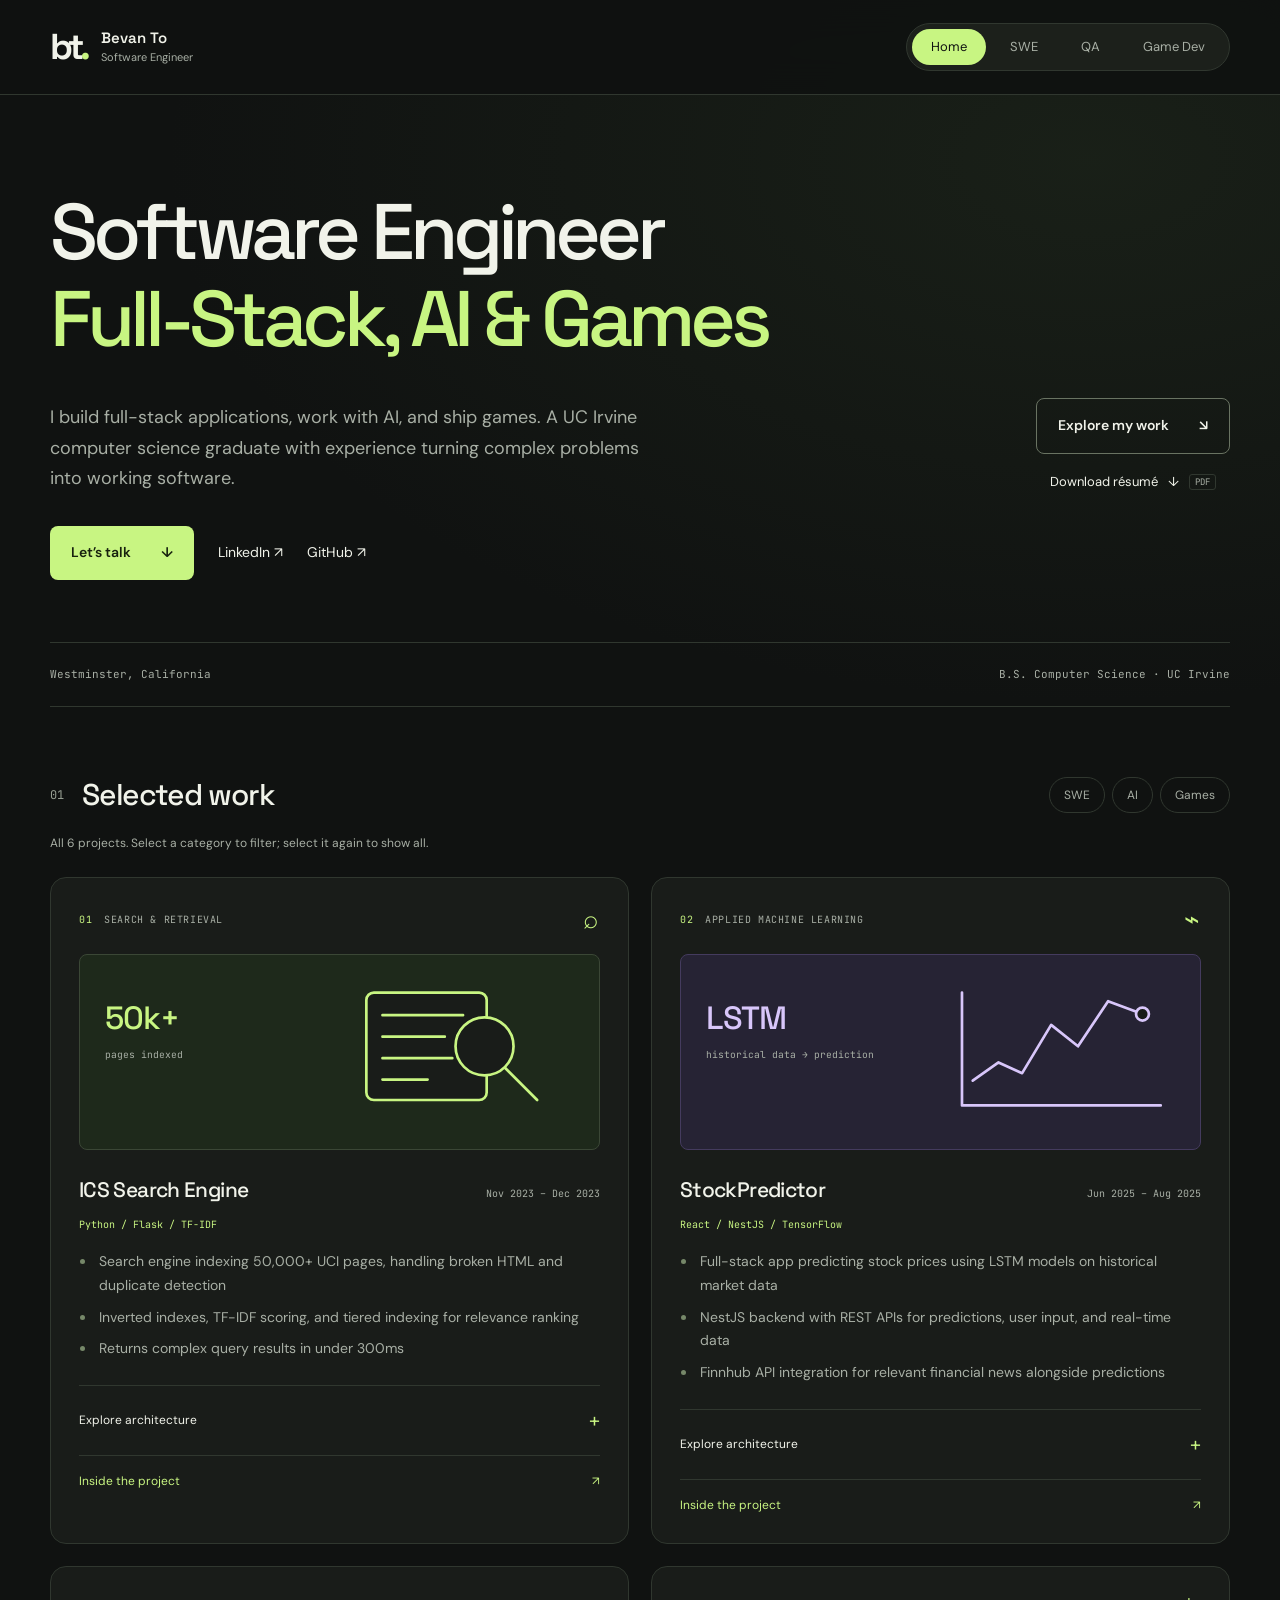
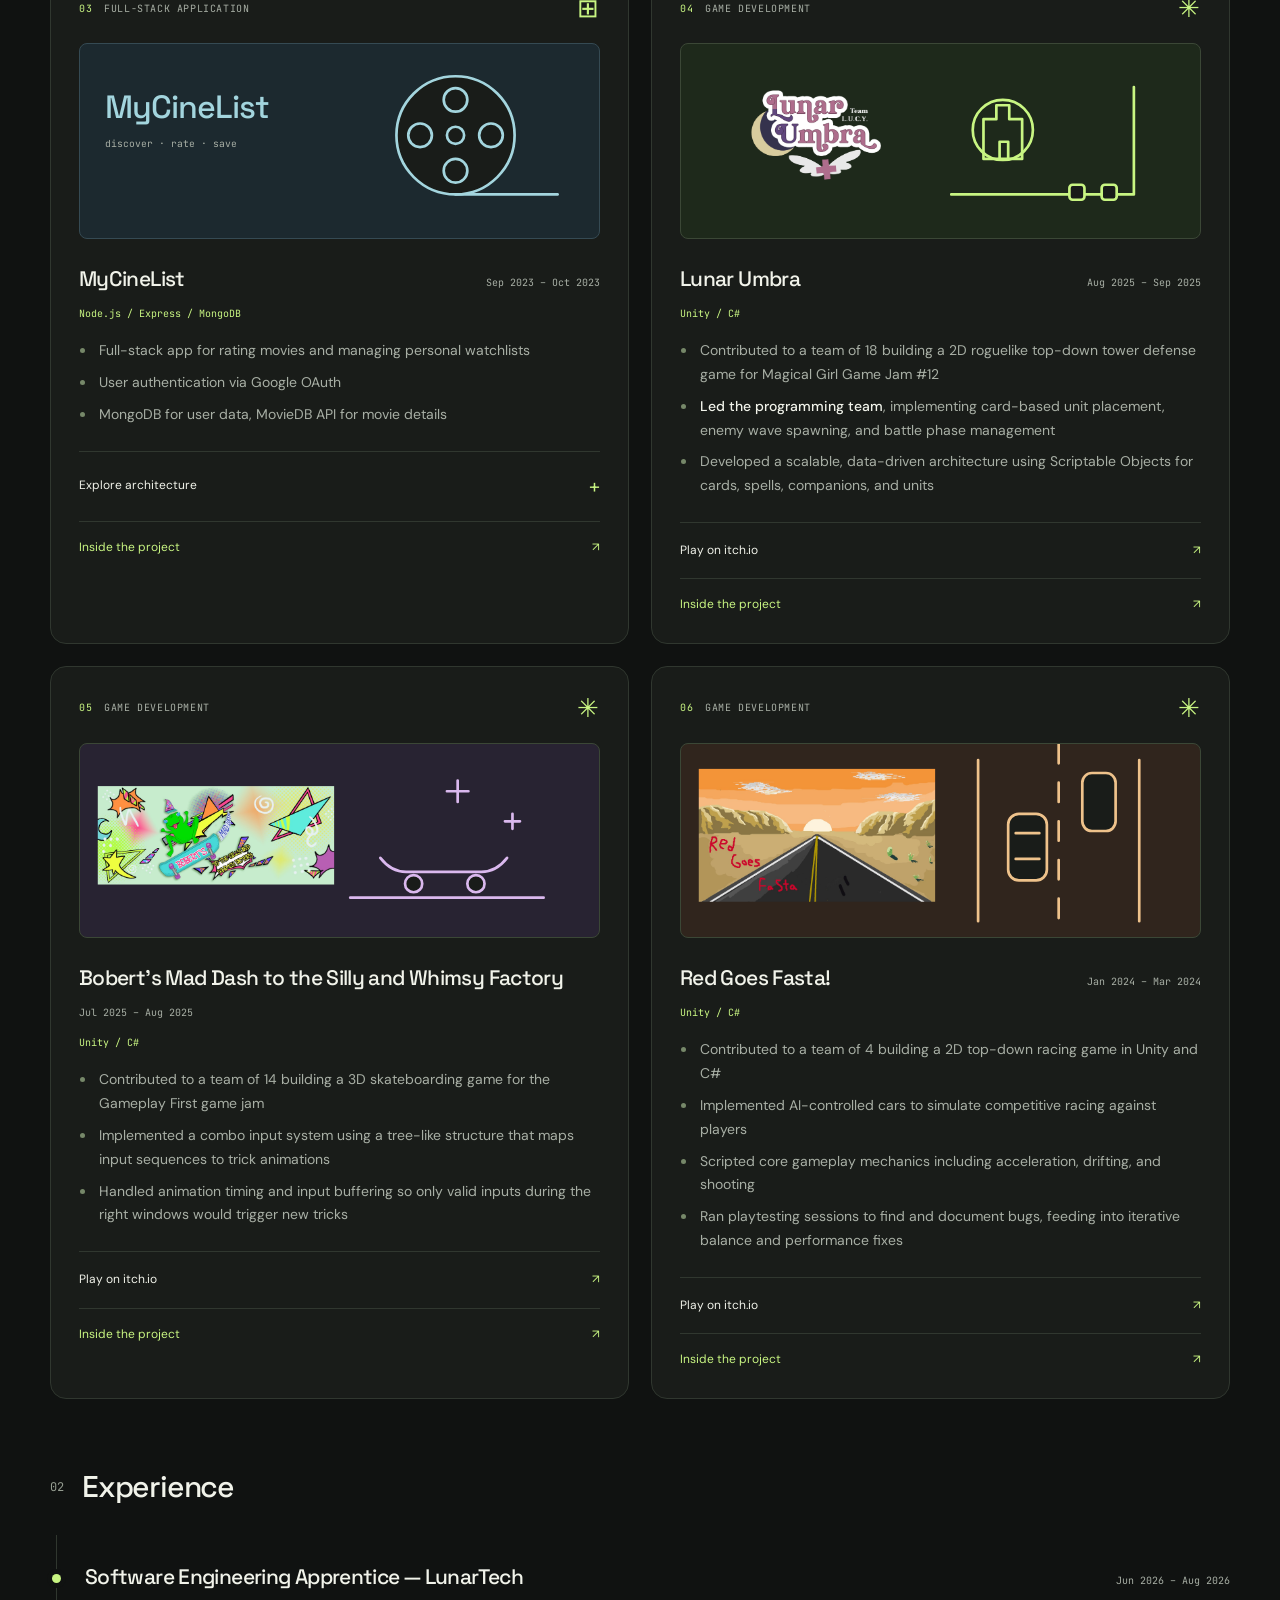
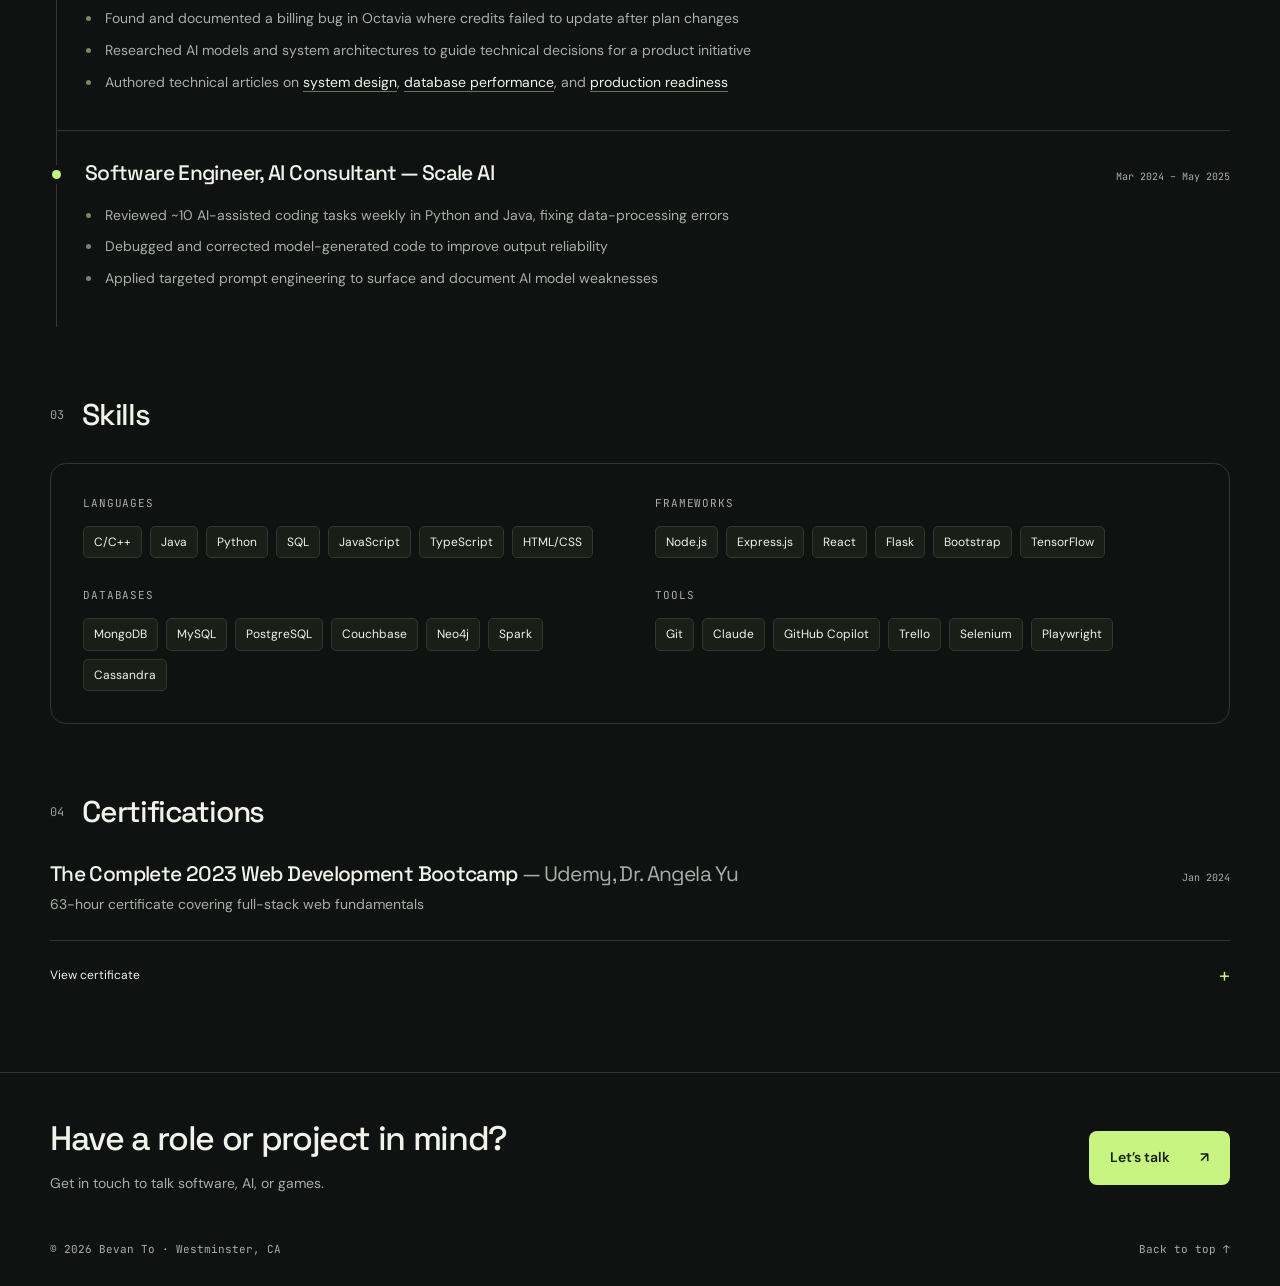
==== index.html @ e9e51f9a "Add resume downloads, project detail pages, and distinct SVG animations" ====
<!DOCTYPE html>
<html lang="en" data-theme="dark"><head>
<meta charset="UTF-8">
<meta name="viewport" content="width=device-width, initial-scale=1.0">
<title>Bevan To — Software Engineer</title>
<meta name="description" content="Portfolio of Bevan To, software engineer — projects in full-stack development, search/ranking systems, and applied ML.">
<link rel="preconnect" href="https://fonts.googleapis.com">
<link href="https://fonts.googleapis.com/css2?family=DM+Sans:wght@400;500;600;700&amp;family=Space+Grotesk:wght@400;500;600;700&amp;family=JetBrains+Mono:wght@400;500&amp;display=swap" rel="stylesheet">
<link rel="stylesheet" href="styles.css">
<meta name="theme-color" content="#101211"></head>
<body class="home"><a class="skip-link" href="#main">Skip to content</a><div class="reading-progress" aria-hidden="true"></div>

<header class="site">
  <div class="wrap header-inner">
    <a class="identity" href="index.html" aria-label="Bevan To, home"><span class="monogram" aria-hidden="true">bt<span>.</span></span><span class="identity-text"><span class="name">Bevan To</span><span class="role">Software Engineer</span></span></a>
    <nav class="tabs" aria-label="Portfolio view">
      
      <a class="tab active" href="index.html" aria-current="page">Home</a>
      <a class="tab" href="swe.html">SWE</a>
      <a class="tab" href="qa.html">QA</a>
      <a class="tab" href="gamedev.html">Game Dev</a>
    </nav>
  </div>
</header>

<main id="main">
  <section class="hero wrap">
    <h1>Software Engineer <span class="headline-divider">|</span><span class="headline-accent">Full-Stack, AI &amp; Games</span></h1>
    
    
  <div class="hero-bottom"><p class="lede">I build full-stack applications, work with AI, and ship games. A UC Irvine computer science graduate with experience turning complex problems into working software.</p><div class="hero-actions"><a class="button secondary" href="#projects">Explore my work <span aria-hidden="true">↘</span></a><a class="resume-download" href="Bevan-To-Resume.pdf" download>Download résumé <span aria-hidden="true">↓</span><span class="resume-format">PDF</span></a></div></div><div class="social-links" aria-label="Contact and social profiles"><a class="button primary" href="#contact">Let’s talk <span aria-hidden="true">↓</span></a><a href="https://www.linkedin.com/in/bevan-to-076206245/" target="_blank" rel="noopener">LinkedIn ↗</a><a href="https://github.com/betovan1" target="_blank" rel="noopener">GitHub ↗</a></div><div class="hero-meta"><span>Westminster, California</span><span>B.S. Computer Science · UC Irvine</span></div></section><section class="block wrap" id="projects">
    <div class="block-head"><span class="section-index" aria-hidden="true">01</span>
      <h2 class="block-title">Selected work</h2>
    <div class="project-filters" role="group" aria-label="Filter projects" hidden=""><button type="button" class="filter" data-filter="swe" aria-pressed="false">SWE</button><button type="button" class="filter" data-filter="ai" aria-pressed="false">AI</button><button type="button" class="filter" data-filter="games" aria-pressed="false">Games</button></div></div><p class="filter-status" role="status" aria-live="polite">All 6 projects. Select a category to filter; select it again to show all.</p>

    

    

    
  <div class="project-grid"><div class="entry reveal project-card" data-category="swe" id="ics-search-engine"><div class="project-top"><span class="project-number">01</span><span>Search &amp; retrieval</span><span class="project-glyph" aria-hidden="true">⌕</span></div><div class="project-visual custom-art search"><svg viewBox="0 0 480 180" class="project-art" aria-hidden="true" focusable="false"><text x="22" y="69" class="art-title">50k+</text><text x="22" y="96" class="art-caption">pages indexed</text><g class="art-scene"><g class="search-docs"><rect x="265" y="35" width="112" height="100" rx="7"></rect><path d="M280 56h75M280 76h58M280 96h65M280 116h42"></path></g><g class="search-lens"><circle cx="375" cy="85" r="27"></circle><path d="m394 105 30 30"></path></g></g></svg></div>
      <div class="entry-head">
        <h3 class="entry-title"><a class="project-link" href="project-ics.html">ICS Search Engine</a></h3>
        <span class="entry-dates">Nov 2023 – Dec 2023</span>
      </div>
      <p class="project-stack">Python / Flask / TF-IDF</p><ul>
        <li>Search engine indexing 50,000+ UCI pages, handling broken HTML and duplicate detection</li>
        <li>Inverted indexes, TF-IDF scoring, and tiered indexing for relevance ranking</li>
        <li>Returns complex query results in under 300ms</li>
      </ul>
      <details class="architecture"><summary>Explore architecture <span aria-hidden="true">+</span></summary><div class="diagram-wrap">
  <div class="diagram-label">System overview</div>
  <svg viewBox="0 0 760 130" xmlns="http://www.w3.org/2000/svg" role="img" aria-label="Architecture: crawler feeds parser, feeds inverted index with TF-IDF and tiering, feeds query engine, feeds Flask GUI">
    <defs>
      <marker id="arrow-ics" markerWidth="8" markerHeight="8" refX="6" refY="3" orient="auto">
        <path d="M0,0 L6,3 L0,6 Z" fill="#8A929B"></path>
      </marker>
    </defs>
    <rect class="dg-box" x="10" y="38" width="120" height="54" rx="2"></rect>
    <text class="dg-label" x="70" y="60" text-anchor="middle">Crawler</text>
    <text class="dg-sub" x="70" y="76" text-anchor="middle">50k+ pages</text>

    <line class="dg-arrow" x1="130" y1="65" x2="148" y2="65" marker-end="url(#arrow-ics)"></line>

    <rect class="dg-box" x="150" y="38" width="130" height="54" rx="2"></rect>
    <text class="dg-label" x="215" y="60" text-anchor="middle">HTML Parser</text>
    <text class="dg-sub" x="215" y="76" text-anchor="middle">dedup + traps</text>

    <line class="dg-arrow" x1="280" y1="65" x2="298" y2="65" marker-end="url(#arrow-ics)"></line>

    <rect class="dg-box dg-key" x="300" y="28" width="160" height="74" rx="2"></rect>
    <text class="dg-label" x="380" y="58" text-anchor="middle">Inverted Index</text>
    <text class="dg-sub" x="380" y="74" text-anchor="middle">TF-IDF scoring</text>
    <text class="dg-sub" x="380" y="88" text-anchor="middle">tiered lookup</text>

    <line class="dg-arrow" x1="460" y1="65" x2="478" y2="65" marker-end="url(#arrow-ics)"></line>

    <rect class="dg-box" x="480" y="38" width="120" height="54" rx="2"></rect>
    <text class="dg-label" x="540" y="60" text-anchor="middle">Query Engine</text>
    <text class="dg-sub" x="540" y="76" text-anchor="middle">&lt;300ms</text>

    <line class="dg-arrow" x1="600" y1="65" x2="618" y2="65" marker-end="url(#arrow-ics)"></line>

    <rect class="dg-box" x="620" y="38" width="130" height="54" rx="2"></rect>
    <text class="dg-label" x="685" y="60" text-anchor="middle">Flask GUI</text>
    <text class="dg-sub" x="685" y="76" text-anchor="middle">results view</text>
  </svg>
</div></details>
    <a class="case-study-link" href="project-ics.html">Inside the project <span aria-hidden="true">↗</span></a></div><div class="entry reveal project-card" data-category="ai" id="stockpredictor"><div class="project-top"><span class="project-number">02</span><span>Applied machine learning</span><span class="project-glyph" aria-hidden="true">⌁</span></div><div class="project-visual custom-art prediction"><svg viewBox="0 0 480 180" class="project-art" aria-hidden="true" focusable="false"><text x="22" y="69" class="art-title">LSTM</text><text x="22" y="96" class="art-caption">historical data → prediction</text><g class="art-scene"><path class="chart-axis" d="M260 35v105h185"></path><path class="forecast-line" pathLength="1" d="m270 117 24-17 22 10 27-45 25 20 28-42 32 12"></path><circle class="forecast-point" cx="428" cy="55" r="6"></circle></g></svg></div>
      <div class="entry-head">
        <h3 class="entry-title"><a class="project-link" href="project-stock.html">StockPredictor</a></h3>
        <span class="entry-dates">Jun 2025 – Aug 2025</span>
      </div>
      <p class="project-stack">React / NestJS / TensorFlow</p><ul>
        <li>Full-stack app predicting stock prices using LSTM models on historical market data</li>
        <li>NestJS backend with REST APIs for predictions, user input, and real-time data</li>
        <li>Finnhub API integration for relevant financial news alongside predictions</li>
      </ul>
      <details class="architecture"><summary>Explore architecture <span aria-hidden="true">+</span></summary><div class="diagram-wrap">
  <div class="diagram-label">System overview</div>
  <svg viewBox="0 0 620 190" xmlns="http://www.w3.org/2000/svg" role="img" aria-label="Architecture: React frontend calls NestJS backend, which calls an LSTM model for predictions and the Finnhub API for news, then returns combined results">
    <defs>
      <marker id="arrow-stock" markerWidth="8" markerHeight="8" refX="6" refY="3" orient="auto">
        <path d="M0,0 L6,3 L0,6 Z" fill="#8A929B"></path>
      </marker>
    </defs>

    <rect class="dg-box" x="230" y="10" width="140" height="50" rx="2"></rect>
    <text class="dg-label" x="300" y="31" text-anchor="middle">React Frontend</text>
    <text class="dg-sub" x="300" y="46" text-anchor="middle">predictions + news</text>

    <line class="dg-arrow" x1="300" y1="60" x2="300" y2="78" marker-end="url(#arrow-stock)"></line>

    <rect class="dg-box" x="220" y="80" width="160" height="50" rx="2"></rect>
    <text class="dg-label" x="300" y="101" text-anchor="middle">NestJS Backend</text>
    <text class="dg-sub" x="300" y="116" text-anchor="middle">REST API layer</text>

    <line class="dg-arrow" x1="255" y1="130" x2="150" y2="150" marker-end="url(#arrow-stock)"></line>
    <line class="dg-arrow" x1="345" y1="130" x2="450" y2="150" marker-end="url(#arrow-stock)"></line>

    <rect class="dg-box dg-key" x="60" y="150" width="160" height="34" rx="2"></rect>
    <text class="dg-label" x="140" y="171" text-anchor="middle">LSTM Model</text>

    <rect class="dg-box" x="400" y="150" width="160" height="34" rx="2"></rect>
    <text class="dg-label" x="480" y="171" text-anchor="middle">Finnhub API</text>
  </svg>
</div></details>
    <a class="case-study-link" href="project-stock.html">Inside the project <span aria-hidden="true">↗</span></a></div><div class="entry reveal project-card" data-category="swe" id="mycinelist"><div class="project-top"><span class="project-number">03</span><span>Full-stack application</span><span class="project-glyph" aria-hidden="true">⊞</span></div><div class="project-visual custom-art cinema"><svg viewBox="0 0 480 180" class="project-art" aria-hidden="true" focusable="false"><text x="22" y="69" class="art-title">MyCineList</text><text x="22" y="96" class="art-caption">discover · rate · save</text><g class="art-scene"><g class="film-reel"><circle cx="348" cy="85" r="55"></circle><circle cx="348" cy="85" r="8"></circle><circle cx="348" cy="52" r="11"></circle><circle cx="381" cy="85" r="11"></circle><circle cx="348" cy="118" r="11"></circle><circle cx="315" cy="85" r="11"></circle></g><path d="M348 140h95"></path></g></svg></div>
      <div class="entry-head">
        <h3 class="entry-title"><a class="project-link" href="project-cine.html">MyCineList</a></h3>
        <span class="entry-dates">Sep 2023 – Oct 2023</span>
      </div>
      <p class="project-stack">Node.js / Express / MongoDB</p><ul>
        <li>Full-stack app for rating movies and managing personal watchlists</li>
        <li>User authentication via Google OAuth</li>
        <li>MongoDB for user data, MovieDB API for movie details</li>
      </ul>
      <details class="architecture"><summary>Explore architecture <span aria-hidden="true">+</span></summary><div class="diagram-wrap">
  <div class="diagram-label">System overview</div>
  <svg viewBox="0 0 720 130" xmlns="http://www.w3.org/2000/svg" role="img" aria-label="Architecture: frontend authenticates via Google OAuth, then talks to Express backend, which reads and writes MongoDB and calls the MovieDB API">
    <defs>
      <marker id="arrow-cine" markerWidth="8" markerHeight="8" refX="6" refY="3" orient="auto">
        <path d="M0,0 L6,3 L0,6 Z" fill="#8A929B"></path>
      </marker>
    </defs>

    <rect class="dg-box" x="10" y="38" width="130" height="54" rx="2"></rect>
    <text class="dg-label" x="75" y="60" text-anchor="middle">Frontend</text>
    <text class="dg-sub" x="75" y="76" text-anchor="middle">ratings + lists</text>

    <line class="dg-arrow" x1="140" y1="65" x2="158" y2="65" marker-end="url(#arrow-cine)"></line>

    <rect class="dg-box dg-key" x="160" y="28" width="150" height="74" rx="2"></rect>
    <text class="dg-label" x="235" y="58" text-anchor="middle">Google OAuth</text>
    <text class="dg-sub" x="235" y="74" text-anchor="middle">user</text>
    <text class="dg-sub" x="235" y="88" text-anchor="middle">authentication</text>

    <line class="dg-arrow" x1="310" y1="65" x2="328" y2="65" marker-end="url(#arrow-cine)"></line>

    <rect class="dg-box" x="330" y="38" width="140" height="54" rx="2"></rect>
    <text class="dg-label" x="400" y="60" text-anchor="middle">Express Backend</text>
    <text class="dg-sub" x="400" y="76" text-anchor="middle">API layer</text>

    <line class="dg-arrow" x1="470" y1="55" x2="488" y2="45" marker-end="url(#arrow-cine)"></line>
    <line class="dg-arrow" x1="470" y1="75" x2="488" y2="85" marker-end="url(#arrow-cine)"></line>

    <rect class="dg-box" x="490" y="20" width="120" height="40" rx="2"></rect>
    <text class="dg-label" x="550" y="44" text-anchor="middle">MongoDB</text>

    <rect class="dg-box" x="490" y="70" width="220" height="40" rx="2"></rect>
    <text class="dg-label" x="600" y="94" text-anchor="middle">MovieDB API</text>
  </svg>
</div></details>
    <a class="case-study-link" href="project-cine.html">Inside the project <span aria-hidden="true">↗</span></a></div><div class="entry reveal project-card" data-category="games" id="lunar-umbra"><div class="project-top"><span class="project-number">04</span><span>Game development</span><span class="project-glyph" aria-hidden="true">✳</span></div><div class="project-visual custom-art tower"><svg viewBox="0 0 480 180" class="project-art" aria-hidden="true" focusable="false"><image href="cover-lunarumbra.png" x="15" y="20" width="220" height="130" preserveAspectRatio="xMidYMid meet"></image><g class="art-scene"><path class="enemy-path" d="M250 140h170V40"></path><g class="tower-unit"><path d="M280 107V70h12V57h12v13h12v37z"></path><path d="M295 107V91h8v16"></path></g><circle class="tower-pulse" cx="298" cy="80" r="28"></circle><g class="enemy-wave"><rect x="360" y="131" width="14" height="14" rx="3"></rect><rect x="390" y="131" width="14" height="14" rx="3"></rect></g></g></svg></div>
      
      
      <div class="entry-head">
        <h3 class="entry-title"><a class="project-link" href="project-lunar.html">Lunar Umbra</a></h3>
        <span class="entry-dates">Aug 2025 – Sep 2025</span>
      </div>
      <p class="project-stack">Unity / C#</p><ul>
        <li>Contributed to a team of 18 building a 2D roguelike top-down tower defense game for Magical Girl Game Jam #12</li>
        <li><span class="mark">Led the programming team</span>, implementing card-based unit placement, enemy wave spawning, and battle phase management</li>
        <li>Developed a scalable, data-driven architecture using Scriptable Objects for cards, spells, companions, and units</li>
      </ul>
    <a class="game-play" href="https://6oymilk.itch.io/lunar-umbra" target="_blank" rel="noopener">Play on itch.io <span aria-hidden="true">↗</span></a><a class="case-study-link" href="project-lunar.html">Inside the project <span aria-hidden="true">↗</span></a></div><div class="entry reveal project-card" data-category="games" id="boberts-mad-dash"><div class="project-top"><span class="project-number">05</span><span>Game development</span><span class="project-glyph" aria-hidden="true">✳</span></div><div class="project-visual custom-art skate"><svg viewBox="0 0 480 180" class="project-art" aria-hidden="true" focusable="false"><image href="cover-bobert.jpg" x="15" y="20" width="220" height="130" preserveAspectRatio="xMidYMid meet"></image><g class="art-scene"><path class="skate-ground" d="M250 143h180"></path><g class="skate-board"><path d="M278 106q10 13 24 13h70q14 0 24-13"></path><circle cx="309" cy="130" r="8"></circle><circle cx="367" cy="130" r="8"></circle></g><g class="combo-spark"><path d="M350 34v20M340 44h20M401 65v14M394 72h14"></path></g></g></svg></div>
      
      <div class="entry-head">
        <h3 class="entry-title"><a class="project-link" href="project-bobert.html">Bobert’s Mad Dash to the Silly and Whimsy Factory</a></h3>
        <span class="entry-dates">Jul 2025 – Aug 2025</span>
      </div>
      <p class="project-stack">Unity / C#</p><ul>
        <li>Contributed to a team of 14 building a 3D skateboarding game for the Gameplay First game jam</li>
        <li>Implemented a combo input system using a tree-like structure that maps input sequences to trick animations</li>
        <li>Handled animation timing and input buffering so only valid inputs during the right windows would trigger new tricks</li>
      </ul>
    <a class="game-play" href="https://frenchfrys.itch.io/boberts-mad-dash-to-the-silly-and-whimsy-factory" target="_blank" rel="noopener">Play on itch.io <span aria-hidden="true">↗</span></a><a class="case-study-link" href="project-bobert.html">Inside the project <span aria-hidden="true">↗</span></a></div><div class="entry reveal project-card" data-category="games" id="red-goes-fasta"><div class="project-top"><span class="project-number">06</span><span>Game development</span><span class="project-glyph" aria-hidden="true">✳</span></div><div class="project-visual custom-art race"><svg viewBox="0 0 480 180" class="project-art" aria-hidden="true" focusable="false"><image href="cover-redgoesfasta.jpg" x="15" y="20" width="220" height="130" preserveAspectRatio="xMidYMid meet"></image><g class="art-scene"><path class="race-road" d="M275 15v150M425 15v150"></path><path class="road-dashes" d="M350 0v180"></path><g class="race-car"><rect x="303" y="65" width="36" height="62" rx="10"></rect><path d="M310 83h22M310 107h22"></path></g><g class="rival-car"><rect x="372" y="27" width="31" height="54" rx="9"></rect></g></g></svg></div>
      
      <div class="entry-head">
        <h3 class="entry-title"><a class="project-link" href="project-red.html">Red Goes Fasta!</a></h3>
        <span class="entry-dates">Jan 2024 – Mar 2024</span>
      </div>
      <p class="project-stack">Unity / C#</p><ul>
        <li>Contributed to a team of 4 building a 2D top-down racing game in Unity and C#</li>
        <li>Implemented AI-controlled cars to simulate competitive racing against players</li>
        <li>Scripted core gameplay mechanics including acceleration, drifting, and shooting</li>
        <li>Ran playtesting sessions to find and document bugs, feeding into iterative balance and performance fixes</li>
      </ul>
    <a class="game-play" href="https://frenchfrys.itch.io/red-goes-fasta" target="_blank" rel="noopener">Play on itch.io <span aria-hidden="true">↗</span></a><a class="case-study-link" href="project-red.html">Inside the project <span aria-hidden="true">↗</span></a></div></div></section>

  

  <section class="block wrap" id="experience">
    <div class="block-head"><span class="section-index" aria-hidden="true">02</span>
      <h2 class="block-title">Experience</h2>
    </div>

    <div class="entry reveal">
      <div class="entry-head">
        <h3 class="entry-title">Software Engineering Apprentice — LunarTech</h3>
        <span class="entry-dates">Jun 2026 – Aug 2026</span>
      </div>
      <ul>
        <li>Found and documented a billing bug in Octavia where credits failed to update after plan changes</li>
        <li>Researched AI models and system architectures to guide technical decisions for a product initiative</li>
        <li>Authored technical articles on <a href="https://www.lunartech.ai/blog/system-design-under-real-load-scaling-from-one-to-a-million-users" target="_blank" rel="noopener">system design</a>, <a href="https://www.lunartech.ai/blog/database-performance-engineering-indexing-query-plans-and-caching-that-actually-helps" target="_blank" rel="noopener">database performance</a>, and <a href="https://www.lunartech.ai/blog/from-demo-to-production-what-production-ready-actually-means" target="_blank" rel="noopener">production readiness</a></li>
      </ul>
    </div>

    <div class="entry reveal">
      <div class="entry-head">
        <h3 class="entry-title">Software Engineer, AI Consultant — Scale AI</h3>
        <span class="entry-dates">Mar 2024 – May 2025</span>
      </div>
      <ul>
        <li>Reviewed ~10 AI-assisted coding tasks weekly in Python and Java, fixing data-processing errors</li>
        <li>Debugged and corrected model-generated code to improve output reliability</li>
        <li>Applied targeted prompt engineering to surface and document AI model weaknesses</li>
      </ul>
    </div>
  </section>

  

  <section class="block wrap" id="skills">
    <div class="block-head"><span class="section-index" aria-hidden="true">03</span>
      <h2 class="block-title">Skills</h2>
    </div>
    <div class="skills-grid">
      <div>
        <div class="skill-cat">Languages</div>
        <div class="skill-list"><span>C/C++</span><span>Java</span><span>Python</span><span>SQL</span><span>JavaScript</span><span>TypeScript</span><span>HTML/CSS</span></div>
      </div>
      <div>
        <div class="skill-cat">Frameworks</div>
        <div class="skill-list"><span>Node.js</span><span>Express.js</span><span>React</span><span>Flask</span><span>Bootstrap</span><span>TensorFlow</span></div>
      </div>
      <div>
        <div class="skill-cat">Databases</div>
        <div class="skill-list"><span>MongoDB</span><span>MySQL</span><span>PostgreSQL</span><span>Couchbase</span><span>Neo4j</span><span>Spark</span><span>Cassandra</span></div>
      </div>
      <div>
        <div class="skill-cat">Tools</div>
        <div class="skill-list"><span>Git</span><span>Claude</span><span>GitHub Copilot</span><span>Trello</span><span>Selenium</span><span>Playwright</span></div>
      </div>
    </div>
  </section>
  <section class="block wrap" id="certifications">
    <div class="block-head"><span class="section-index" aria-hidden="true">04</span>
      <h2 class="block-title">Certifications</h2>
    </div>
    <div class="entry reveal">
      <div class="entry-head">
        <h3 class="entry-title">The Complete 2023 Web Development Bootcamp <span style="color: var(--muted); font-weight: 400;">— Udemy, Dr. Angela Yu</span></h3>
        <span class="entry-dates">Jan 2024</span>
      </div>
      <p style="margin: 4px 0 0; font-size: 14px; color: var(--muted);">63-hour certificate covering full-stack web fundamentals</p>
      <details class="architecture"><summary>View certificate <span aria-hidden="true">+</span></summary><div class="cert-image-wrap">
        <a href="https://ude.my/UC-27525f5a-afc5-4e45-affb-ea0a49553dc7" target="_blank" rel="noopener" aria-label="Verify credential — opens certificate on Udemy">
          <img src="certificate.jpg" alt="Udemy certificate of completion: The Complete 2023 Web Development Bootcamp, instructed by Dr. Angela Yu, issued to Bevan To, dated January 1, 2024, 63 total hours" loading="lazy" decoding="async">
        </a>
      </div></details>
    </div>
  </section>
</main>

<footer class="site" id="contact"><div class="wrap contact-panel"><div><h2>Have a role or project in mind?</h2><p>Get in touch to talk software, AI, or games.</p></div><a class="button primary" href="mailto:BevanTo49797@gmail.com">Let’s talk <span aria-hidden="true">↗</span></a></div><div class="wrap foot-inner"><span>© 2026 Bevan To · Westminster, CA</span><a href="#main">Back to top ↑</a></div></footer>

<script src="script.js"></script>





</body></html>
---- styles.css ----
/* Bevan To — shared portfolio design */
:root{color-scheme:dark;--bg:#101211;--bg-card:#191c19;--ink:#f1f3ea;--muted:#a8afa5;--muted-2:#969e92;--line:#30372f;--line-strong:#697362;--highlight:#c8f582;--highlight-soft:#283621;--accent:#c8f582;--radius:16px;--font-display:'Space Grotesk',Arial,sans-serif;--font-body:'DM Sans',Arial,sans-serif;--font-mono:'JetBrains Mono',monospace;--container:1180px}
*{box-sizing:border-box}
html{scroll-behavior:smooth;scroll-padding-top:110px}
body{margin:0;background:var(--bg);color:var(--ink);font:16px/1.7 var(--font-body);-webkit-font-smoothing:antialiased}
body::before{content:'';position:absolute;inset:0 0 auto;height:800px;z-index:-1;pointer-events:none;background:radial-gradient(ellipse at 85% 20%,#32452a45,transparent 60%)}
a{color:inherit;text-underline-offset:4px;text-decoration-color:#697362;transition:color .2s}
a:hover{color:var(--accent)}
button{font:inherit;cursor:pointer}
a:focus-visible,button:focus-visible,summary:focus-visible{outline:2px solid var(--accent);outline-offset:5px}
::selection{background:var(--accent);color:var(--bg)}
[hidden]{display:none!important}
.sr-only{position:absolute;width:1px;height:1px;padding:0;margin:-1px;overflow:hidden;clip:rect(0,0,0,0);white-space:nowrap;border:0}
.wrap{width:min(var(--container),calc(100% - 80px));margin-inline:auto}
.skip-link{position:fixed;top:12px;left:12px;z-index:100;padding:12px 20px;background:var(--accent);color:var(--bg);transform:translateY(-150%)}
.skip-link:focus{transform:translateY(0)}
.reading-progress{position:fixed;top:0;left:0;width:100%;height:2px;background:var(--accent);transform:scaleX(0);transform-origin:left;z-index:40;pointer-events:none}
header.site{position:sticky;top:0;z-index:30;border-bottom:1px solid var(--line);background:#101211ed;backdrop-filter:blur(18px)}
.header-inner{min-height:94px;display:flex;align-items:center;justify-content:space-between;gap:24px}
.identity{display:flex;align-items:center;gap:14px;text-decoration:none}
.monogram{font:700 36px/1 var(--font-display);letter-spacing:-4px}
.monogram span{color:var(--accent)}
.identity-text{display:flex;flex-direction:column}
.identity .name{font:600 15px/1.4 var(--font-display)}
.identity .role{font-size:11px;color:var(--muted)}
.tabs{display:flex;gap:5px;padding:5px;background:#1c201b;border:1px solid var(--line);border-radius:99px}
.tab{font-size:13px;padding:7px 19px;border-radius:99px;text-decoration:none;color:var(--muted)}
.tab.active{background:var(--accent);color:var(--bg)}
.tab:not(.active):hover{background:#2a3126;color:var(--ink)}
.hero{padding-block:94px 0}
.hero h1{margin:0;max-width:1100px;font:500 clamp(40px,6.15vw,80px)/1.1 var(--font-display);letter-spacing:-.065em}
.headline-divider{display:inline-block;width:0;overflow:hidden;font-size:0}
.headline-accent{display:block;color:var(--accent)}
.hero-bottom{display:flex;align-items:center;justify-content:space-between;gap:60px;margin-top:36px}
.lede{max-width:620px;color:var(--muted);font-size:18px;line-height:1.7;margin:0}
.hero-actions{display:flex;align-items:center;gap:24px;flex-shrink:0}
.hero-actions{flex-direction:column;align-items:stretch;gap:12px}
.resume-download{display:flex;justify-content:center;align-items:center;gap:10px;font-size:13px;text-decoration:none;padding:5px}
.resume-format{font:9px var(--font-mono);color:var(--muted);border:1px solid var(--line);padding:1px 5px;border-radius:3px}
.button{display:inline-flex;align-items:center;justify-content:space-between;gap:30px;padding:15px 21px;border-radius:8px;text-decoration:none;font-size:14px;font-weight:600;transition:transform .2s,background .2s}
.button.primary{background:var(--accent);color:#17210e}
.button:hover{transform:translateY(-3px);background:#d9ff9e}
.text-link{font-size:14px}
.hero-meta{margin-top:62px;padding-block:22px;border-block:1px solid var(--line);display:flex;justify-content:space-between;gap:18px;color:var(--muted);font:11px/1.7 var(--font-mono)}
.hero-meta a{text-decoration:none}
section.block{padding-block:70px 0}
.block-head{display:flex;align-items:center;flex-wrap:wrap;gap:18px;margin-bottom:30px}
.section-index{font:12px var(--font-mono);color:var(--muted-2)}
.block-title{font:500 30px/1.2 var(--font-display);letter-spacing:-.04em;margin:0}
.project-filters{display:flex;gap:7px;margin-left:auto}
.filter{font-size:12px;border:1px solid var(--line);padding:7px 14px;border-radius:99px;color:var(--muted);background:transparent;transition:border-color .2s,color .2s}
.filter:hover{border-color:var(--accent);color:var(--ink)}
.filter.active{color:var(--accent);background:#24301c;border-color:#52643f}
.project-grid{display:grid;grid-template-columns:repeat(2,minmax(0,1fr));gap:22px}
.project-card{min-width:0;background:var(--bg-card);padding:28px;border:1px solid var(--line);border-radius:var(--radius);transition:border-color .25s,transform .25s,box-shadow .25s}
.project-card{position:relative}
.project-link::after{content:'';position:absolute;inset:0;z-index:1;border-radius:var(--radius)}
.project-card .architecture,.project-card .game-play,.project-card .case-study-link{position:relative;z-index:2}
.case-study-link{display:flex;justify-content:space-between;margin-top:18px;padding-top:15px;border-top:1px solid var(--line);font-size:12px;text-decoration:none;color:var(--accent)}
.project-card:focus-within{outline:2px solid var(--accent);outline-offset:3px}
.project-card:hover,.project-card:focus-within{border-color:#61734e;box-shadow:0 14px 45px #0002}
.project-top{display:flex;align-items:center;gap:12px;font:10px var(--font-mono);text-transform:uppercase;letter-spacing:.06em;color:var(--muted);margin-bottom:22px}
.project-number{color:var(--accent)}
.project-glyph{font:26px/1 var(--font-display);margin-left:auto;color:var(--accent)}
.project-visual{height:180px;margin-bottom:26px;position:relative;overflow:hidden;border:1px solid #3b4736;border-radius:8px;background:#20291c}
.visual-grid{position:absolute;inset:0;background-image:linear-gradient(#80996814 1px,transparent 1px),linear-gradient(90deg,#80996814 1px,transparent 1px);background-size:25px 25px;mask-image:linear-gradient(90deg,transparent,#000)}
.visual-metric{position:absolute;inset:26px auto auto 28px;z-index:1;display:flex;flex-direction:column}
.visual-metric strong{font:500 58px/1.3 var(--font-display);letter-spacing:-.06em;color:var(--accent)}
.visual-metric span{font:10px var(--font-mono);color:#bfcca9}
.visual-lines{position:absolute;right:22px;bottom:24px;height:94px;width:140px;display:flex;gap:5px;align-items:end;opacity:.5;transform:skewY(-14deg)}
.visual-lines i{display:block;flex:1;height:35%;background:var(--accent);border-radius:2px 2px 0 0;transition:height .5s}
.visual-lines i:nth-child(3n){height:70%}
.visual-lines i:nth-child(3n + 1){height:50%}
.visual-lines i:nth-child(4n){height:100%}
.project-card:hover .visual-lines i:nth-child(odd){height:90%}
.project-visual.ai{background:#262334;border-color:#443b5e}
.ai .visual-metric strong{color:#d8c6fa}
.ai .visual-lines i{background:#b9a3e7}
.ai .visual-metric span{color:#c5b7df}
.project-visual.fullstack{background:#1c292f;border-color:#354a53}
.fullstack .visual-metric strong{color:#a3d5de}
.fullstack .visual-lines i{background:#a3d5de}
.fullstack .visual-metric span{color:#b2cbd0}
.entry-head{display:flex;justify-content:space-between;align-items:baseline;gap:12px;flex-wrap:wrap}
.entry-title{font:500 21px/1.35 var(--font-display);letter-spacing:-.03em;margin:0}
.entry-title a{text-decoration:none}
.entry-dates{font:10px/1.8 var(--font-mono);color:var(--muted);white-space:nowrap}
.project-stack{color:var(--accent);font:10px/1.8 var(--font-mono);margin:12px 0 16px}
.entry ul{padding-left:17px;margin:16px 0 0}
.entry li{font-size:14px;color:var(--muted);padding-left:3px;margin-bottom:8px}
.entry li::marker{color:#768869}
.entry li a{color:var(--ink)}
.mark{color:var(--ink);font-weight:500}
#experience > .entry{padding:28px 0 28px 28px;border-left:1px solid var(--line);position:relative;margin-left:6px}
#experience > .entry::before{content:'';width:9px;height:9px;border-radius:50%;background:var(--accent);position:absolute;left:-5px;top:39px;box-shadow:0 0 0 5px var(--bg)}
#experience .entry + .entry{border-top:1px solid var(--line)}
#experience ul{max-width:900px}
.architecture{margin-top:24px;border-top:1px solid var(--line)}
.architecture summary{cursor:pointer;padding:17px 0 0;display:flex;justify-content:space-between;gap:12px;align-items:center;font-size:12px;color:var(--ink);list-style:none}
.architecture summary::-webkit-details-marker{display:none}
.architecture summary span{font-size:20px;color:var(--accent);transition:transform .2s}
.architecture[open] summary span{transform:rotate(45deg)}
.diagram-wrap{margin-top:16px;background:var(--bg);border:1px solid var(--line);border-radius:8px;padding:18px 14px;overflow-x:auto}
.diagram-label{font:10px var(--font-mono);color:var(--muted);margin-bottom:12px}
.diagram-wrap svg{width:100%;min-width:560px;height:auto;display:block}
.dg-box{fill:var(--bg);stroke:var(--line-strong);stroke-width:1.2}
.dg-box.dg-key{fill:var(--highlight-soft);stroke:var(--accent);stroke-width:1.4}
.dg-label{font:11px var(--font-mono);fill:var(--ink)}
.dg-sub{font:9.5px var(--font-body);fill:var(--muted)}
.dg-arrow{stroke:var(--muted-2);stroke-width:1.3;fill:none}
.dg-arrow-label{font:9px var(--font-body);fill:var(--muted-2)}
.skills-grid{display:grid;grid-template-columns:1fr 1fr;gap:30px;padding:32px;border:1px solid var(--line);border-radius:var(--radius)}
.skill-cat{font:11px var(--font-mono);text-transform:uppercase;letter-spacing:.08em;color:var(--muted);margin-bottom:16px}
.skill-list{display:flex;flex-wrap:wrap;gap:8px}
.skill-list span{font-size:12px;padding:5px 10px;border:1px solid var(--line);border-radius:5px;background:#191e17}
.cert-image-wrap{margin-top:20px;max-width:760px}
.cert-image-wrap img{display:block;width:100%;height:auto;border-radius:8px}
.game-cover{display:flex;justify-content:center;align-items:center;aspect-ratio:2.2;margin-bottom:24px;border-radius:8px;overflow:hidden;background:#232923}
.game-cover img{max-width:100%;max-height:100%;display:block;object-fit:contain;transition:transform .4s}
.game-cover:hover img{transform:scale(1.035)}
.game-play{display:flex;justify-content:space-between;padding-top:17px;border-top:1px solid var(--line);margin-top:24px;text-decoration:none;font-size:12px}
.game-play span{color:var(--accent)}
.home .game-cover{height:180px;aspect-ratio:auto;border:1px solid var(--line)}
.social-links{display:flex;align-items:center;flex-wrap:wrap;gap:24px;margin-top:28px;font-size:14px}
.social-links > a:not(.button){text-decoration:none}
.button.secondary{border:1px solid var(--line-strong);background:transparent;color:var(--ink)}
.button.secondary:hover{background:var(--bg-card)}
.filter-status{color:var(--muted);font-size:12px;margin:-10px 0 24px}
footer.site{margin-top:80px;padding-block:26px;border-top:1px solid var(--line)}
.foot-inner{display:flex;align-items:center;justify-content:space-between;gap:20px;flex-wrap:wrap;color:var(--muted);font:11px/1.8 var(--font-mono)}
.foot-inner a{text-decoration:none}
@media(prefers-reduced-motion:no-preference){
  .reveal.entering{animation:enter .6s both}
  @keyframes enter{from{opacity:.3;transform:translateY(18px)}to{opacity:1;transform:translateY(0)}}
  .hero h1{animation:enter .7s both}
}
@media(max-width:1000px){
  .hero-bottom{gap:28px;align-items:flex-start;flex-direction:column}
  .hero{padding-top:66px}
  .hero h1{font-size:clamp(40px,6.8vw,72px)}
  .project-card{padding:22px}
  .visual-lines{width:105px;right:15px;opacity:.3}
}
@media(max-width:640px){
  html{scroll-padding-top:150px}
  .wrap{width:calc(100% - 40px)}
  .header-inner{padding-block:14px;gap:14px;flex-wrap:wrap}
  .identity-text{flex-direction:row;align-items:baseline;gap:12px}
  .monogram{font-size:29px}
  .tabs{width:100%;justify-content:space-between}
  .tab{text-align:center;flex:1 0 auto;padding:6px 8px;font-size:12px;white-space:nowrap}
  .hero{padding-top:44px}
  .hero h1{font-size:clamp(35px,8.1vw,50px);letter-spacing:-.055em}
  .hero-bottom{margin-top:24px}
  .lede{font-size:16px}
  .hero-meta{margin-top:36px;flex-direction:column;gap:8px;font-size:10px}
  section.block{padding-top:46px}
  .block-head{gap:12px;margin-bottom:22px}
  .block-title{font-size:26px}
  .project-filters{width:100%;margin-top:6px;margin-left:0;flex-wrap:wrap}
  .filter{padding:6px 12px}
  .project-grid{grid-template-columns:1fr}
  .project-visual{height:160px}
  .home .game-cover{height:160px}
  .visual-metric strong{font-size:50px}
  .entry-title{font-size:20px}
  .skills-grid{grid-template-columns:1fr;padding:24px}
}
@media(prefers-reduced-motion:reduce){
  html{scroll-behavior:auto}
  *,*::before,*::after{animation:none!important;transition:none!important}
}

/* Each project has its own SVG scene. Motion runs only on hover or focus. */
.custom-art{background:#1e291b;height:auto;aspect-ratio:8 / 3;padding:0}
.custom-art.prediction{background:#262334;border-color:#443b5e;color:#d8c6fa}
.custom-art.cinema{background:#1c292f;border-color:#354a53;color:#a3d5de}
.custom-art.skate{background:#282332;color:#dab8ee}
.custom-art.race{background:#30251d;color:#eec28b}
.project-art{display:block;width:100%;height:100%;color:var(--accent)}
.prediction .project-art{color:#d8c6fa}
.cinema .project-art{color:#a3d5de}
.skate .project-art{color:#dab8ee}
.race .project-art{color:#eec28b}
.art-title{font:500 30px var(--font-display);fill:currentColor;letter-spacing:-1px}
.art-caption{font:9px var(--font-mono);fill:var(--muted)}
.art-scene{fill:none;stroke:currentColor;stroke-width:2.5;stroke-linecap:round;stroke-linejoin:round}
.art-scene circle,.art-scene rect{fill:var(--bg-card)}
.art-scene .tower-pulse{fill:none}
.search-lens{animation:search-scan 2.8s ease-in-out infinite paused}
.forecast-line{stroke-dasharray:1;animation:forecast-draw 2.6s ease-in-out infinite paused}
.forecast-point{animation:point-glow 2.6s ease-in-out infinite paused}
.film-reel{transform-origin:348px 85px;animation:reel-turn 5s linear infinite paused}
.tower-pulse{transform-origin:298px 80px;animation:tower-wave 2s ease-out infinite paused}
.enemy-wave{animation:enemy-march 2s linear infinite paused}
.skate-board{transform-origin:337px 112px;animation:skate-trick 2.4s ease-in-out infinite paused}
.combo-spark{animation:combo-flash 2.4s ease-in-out infinite paused}
.road-dashes{stroke-dasharray:18 18;animation:road-move .7s linear infinite paused}
.race-car{animation:car-drift 2.4s ease-in-out infinite paused}
.rival-car{animation:rival-pass 3s ease-in-out infinite paused}
.project-card:hover .art-scene *,.project-card:focus-within .art-scene *,.case-content .custom-art:hover .art-scene *{animation-play-state:running}
@keyframes search-scan{0%,100%{transform:translate(0,0)}50%{transform:translate(-38px,22px)}}
@keyframes forecast-draw{0%,100%{stroke-dashoffset:0}25%{stroke-dashoffset:1}80%{stroke-dashoffset:0}}
@keyframes point-glow{0%,45%{opacity:.2}70%,100%{opacity:1}}
@keyframes reel-turn{to{transform:rotate(360deg)}}
@keyframes tower-wave{0%{transform:scale(.5);opacity:1}100%{transform:scale(1.8);opacity:0}}
@keyframes enemy-march{to{transform:translateX(-30px)}}
@keyframes skate-trick{0%,100%{transform:translateY(0) rotate(0)}45%{transform:translateY(-30px) rotate(-15deg)}70%{transform:translateY(-20px) rotate(10deg)}}
@keyframes combo-flash{0%,25%,100%{opacity:.2}45%,70%{opacity:1}}
@keyframes road-move{to{stroke-dashoffset:-36}}
@keyframes car-drift{0%,100%{transform:translateX(0)}50%{transform:translateX(10px)}}
@keyframes rival-pass{0%,100%{transform:translateY(0)}50%{transform:translateY(50px)}}
.contact-panel{display:flex;justify-content:space-between;align-items:center;gap:26px;padding-block:20px 44px}
.contact-panel h2{font:500 clamp(24px,3vw,34px)/1.2 var(--font-display);margin:0 0 12px;letter-spacing:-.04em}
.contact-panel p{color:var(--muted);margin:0;font-size:14px}
.contact-panel .button{flex-shrink:0}
.case-content{padding-top:48px}
.case-content h1{font:500 clamp(32px,5vw,64px)/1.1 var(--font-display);letter-spacing:-.05em;max-width:1000px;margin:30px 0 24px}
.back-link{font-size:13px;color:var(--muted)}
.case-content>.custom-art{max-width:800px;margin-block:34px}
.case-sections{display:grid;grid-template-columns:repeat(3,minmax(0,1fr));gap:32px}
.case-sections h2,.case-architecture h2{font:500 23px/1.3 var(--font-display);letter-spacing:-.03em}
.case-sections p{font-size:16px;color:var(--muted)}
.case-architecture{margin-top:40px}
.case-actions{display:flex;flex-wrap:wrap;gap:18px;margin-top:36px}
@media(max-width:640px){
 .contact-panel{align-items:flex-start;flex-direction:column}
 .case-sections{grid-template-columns:1fr;gap:12px}
 .case-content{padding-top:30px}
 .custom-art{height:auto!important}
}
@media(prefers-reduced-motion:reduce){.art-scene *{animation:none!important}}
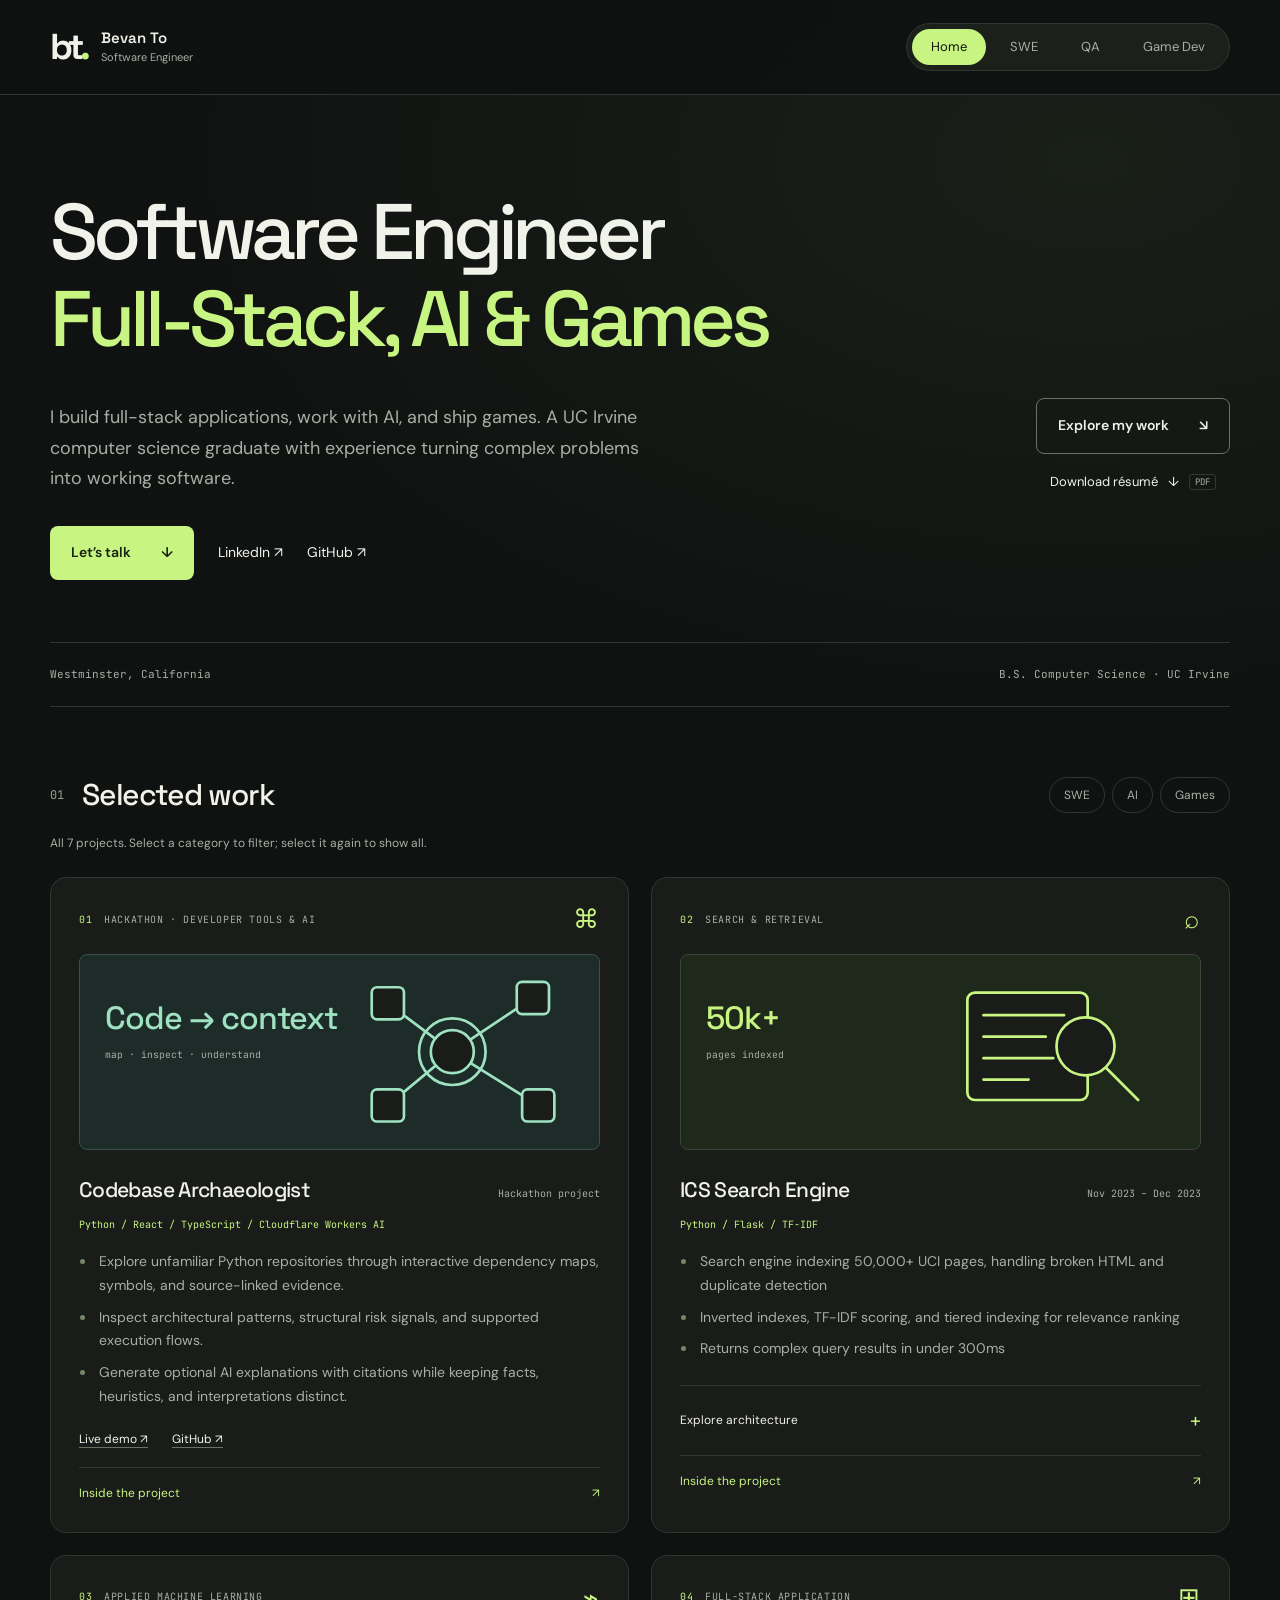
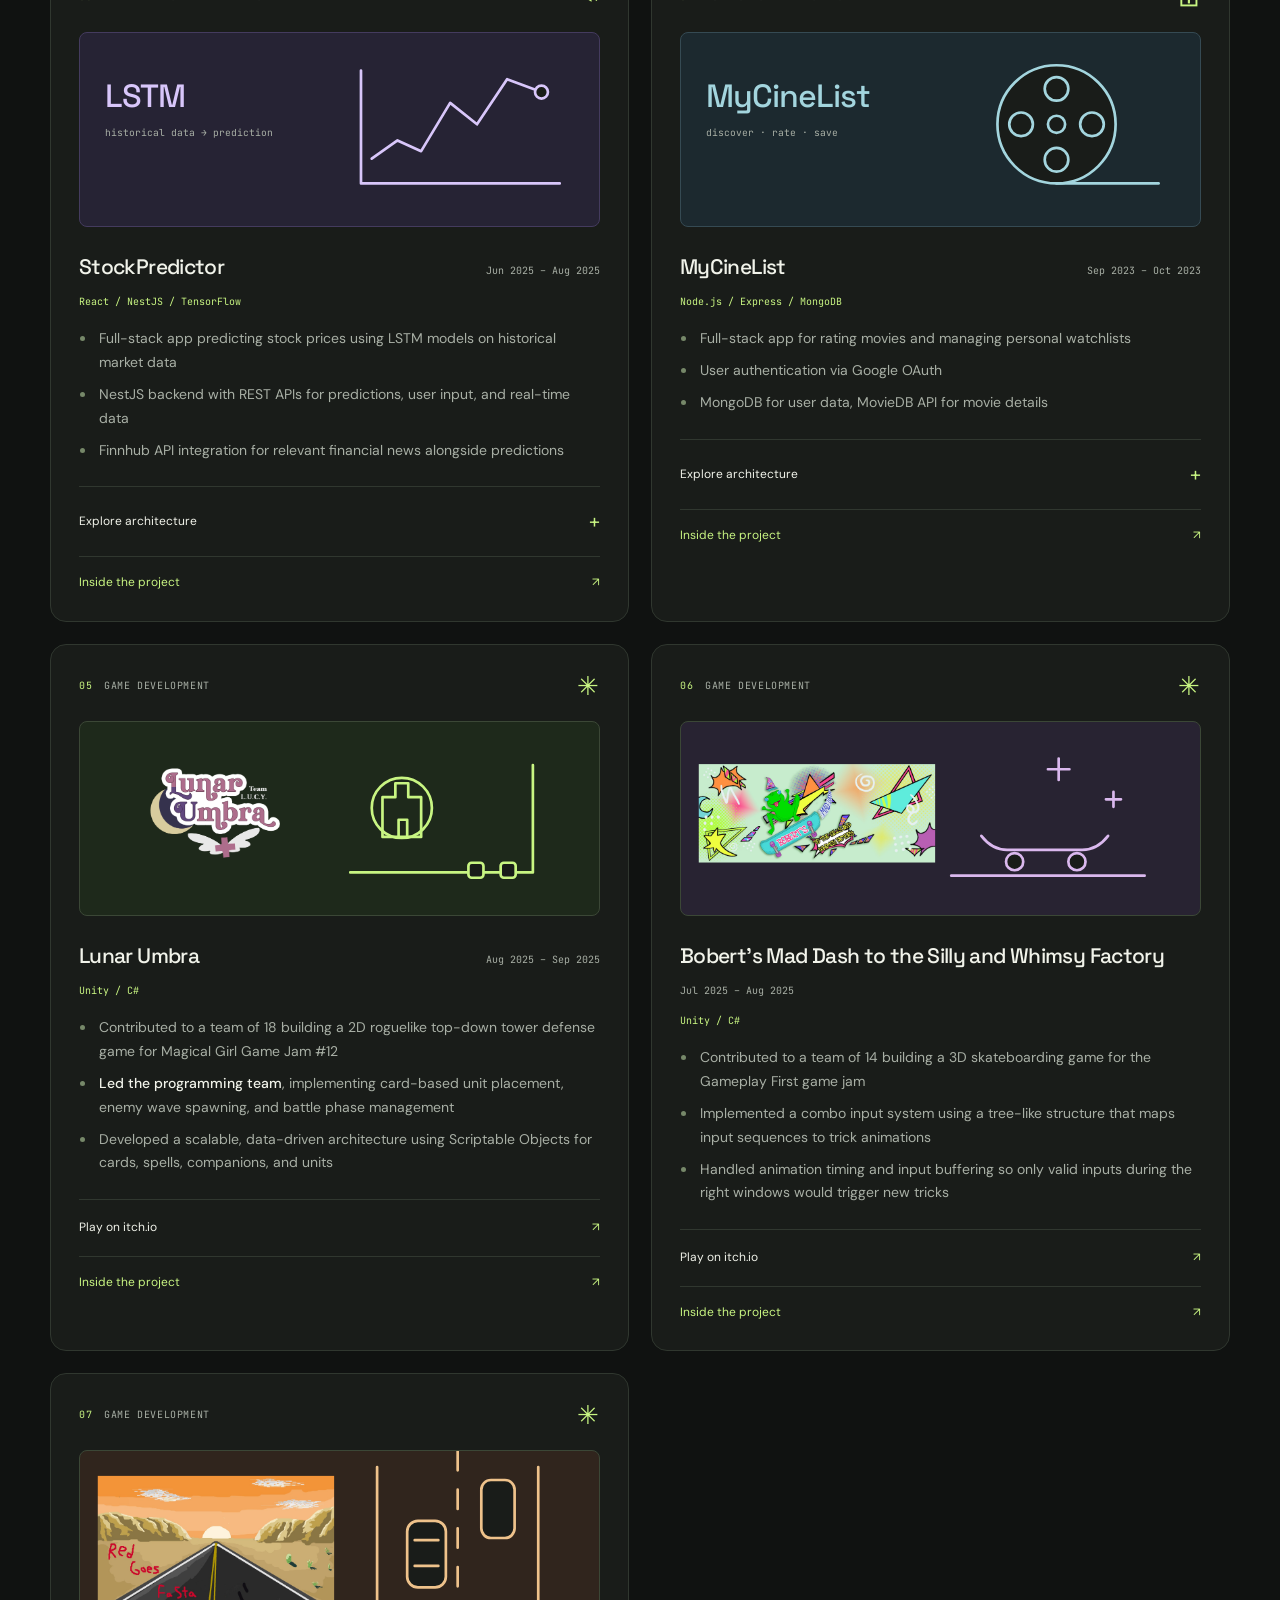
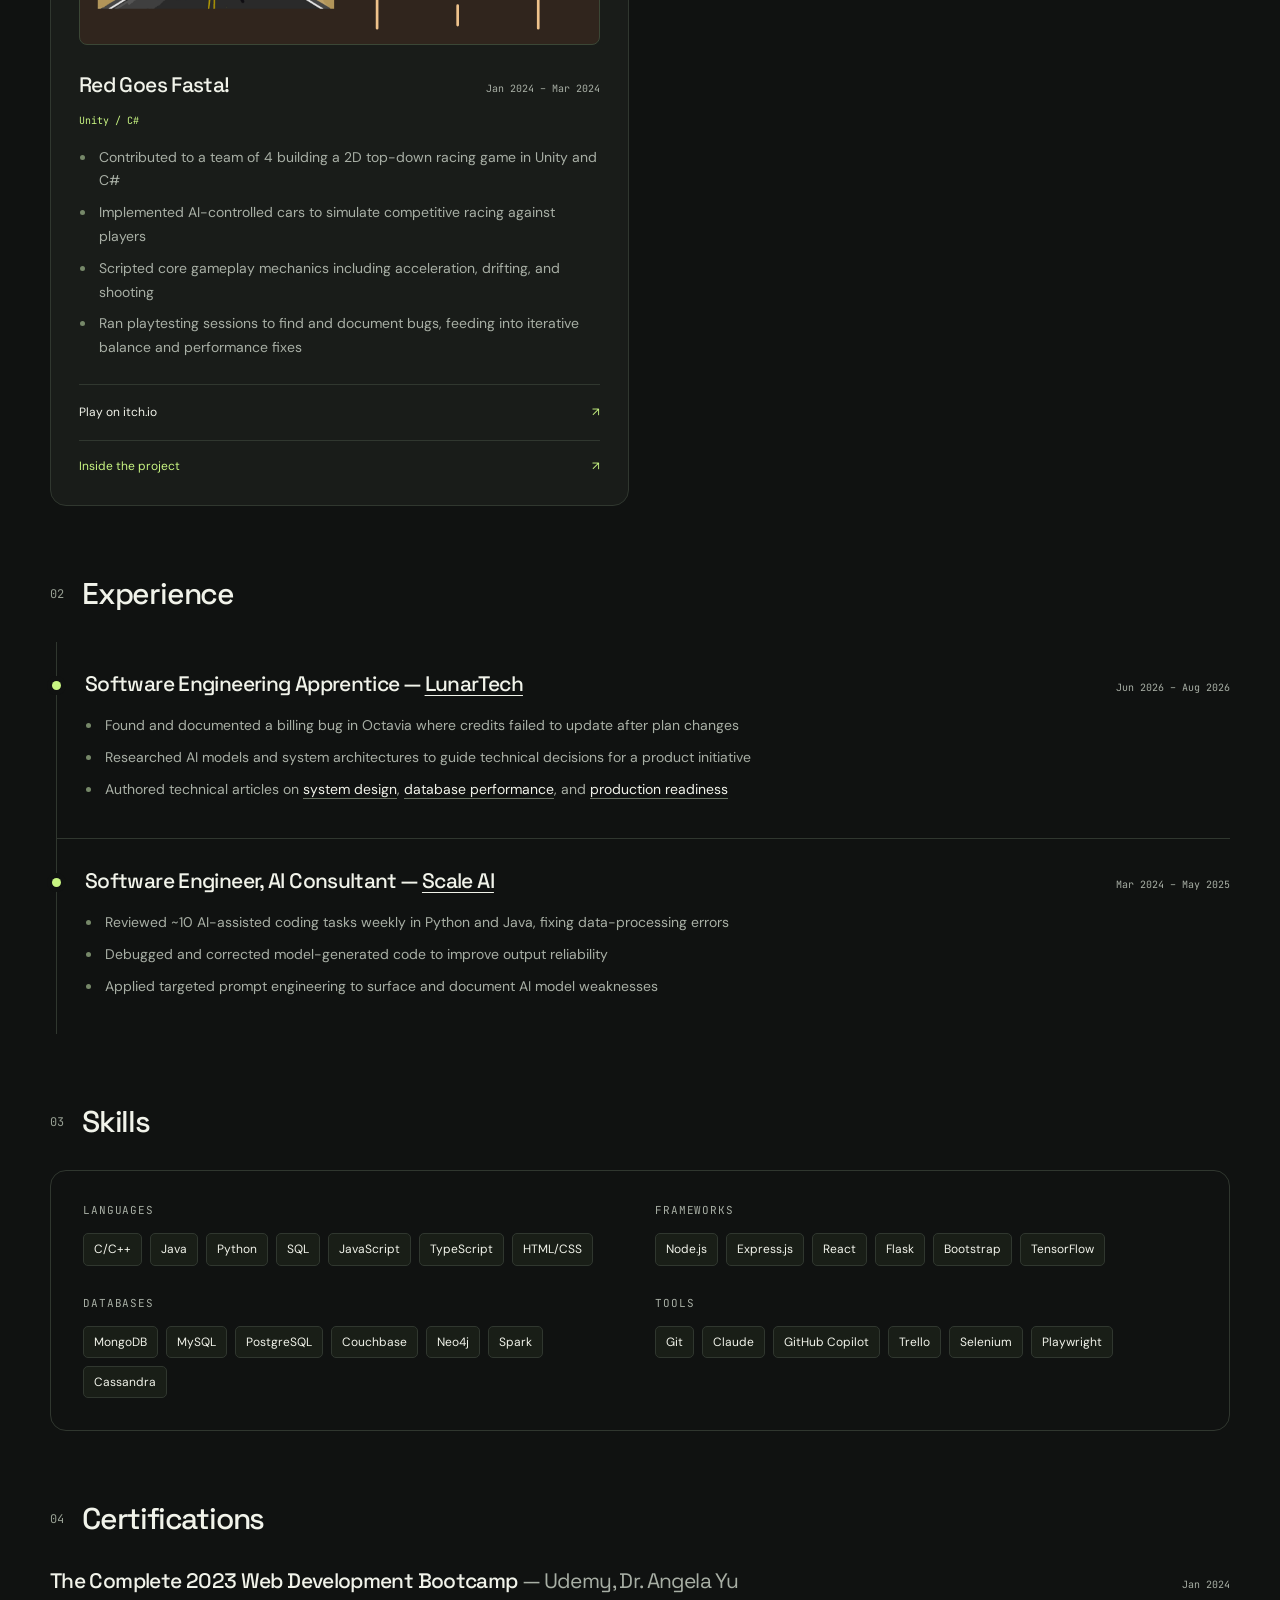
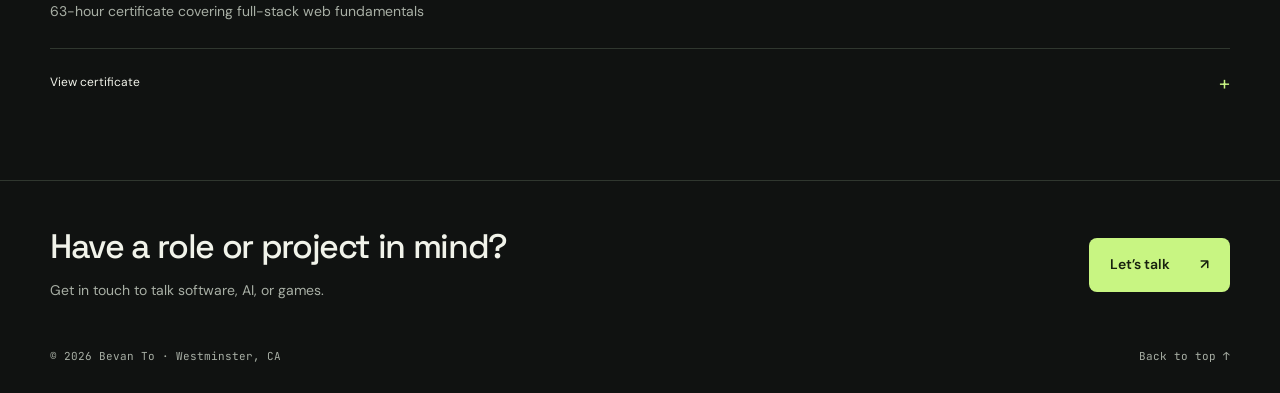
==== commit b02f6779: "Feature Codebase Archaeologist hackathon project" ====
--- a/index.html
+++ b/index.html
@@ -28,17 +28,17 @@
     <h1>Software Engineer <span class="headline-divider">|</span><span class="headline-accent">Full-Stack, AI &amp; Games</span></h1>
     
     
-  <div class="hero-bottom"><p class="lede">I build full-stack applications, work with AI, and ship games. A UC Irvine computer science graduate with experience turning complex problems into working software.</p><div class="hero-actions"><a class="button secondary" href="#projects">Explore my work <span aria-hidden="true">↘</span></a><a class="resume-download" href="Bevan-To-Resume.pdf" download>Download résumé <span aria-hidden="true">↓</span><span class="resume-format">PDF</span></a></div></div><div class="social-links" aria-label="Contact and social profiles"><a class="button primary" href="#contact">Let’s talk <span aria-hidden="true">↓</span></a><a href="https://www.linkedin.com/in/bevan-to-076206245/" target="_blank" rel="noopener">LinkedIn ↗</a><a href="https://github.com/betovan1" target="_blank" rel="noopener">GitHub ↗</a></div><div class="hero-meta"><span>Westminster, California</span><span>B.S. Computer Science · UC Irvine</span></div></section><section class="block wrap" id="projects">
+  <div class="hero-bottom"><p class="lede">I build full-stack applications, work with AI, and ship games. A UC Irvine computer science graduate with experience turning complex problems into working software.</p><div class="hero-actions"><a class="button secondary" href="#projects">Explore my work <span aria-hidden="true">↘</span></a><a class="resume-download" href="Bevan-To-Resume.pdf" download="">Download résumé <span aria-hidden="true">↓</span><span class="resume-format">PDF</span></a></div></div><div class="social-links" aria-label="Contact and social profiles"><a class="button primary" href="#contact">Let’s talk <span aria-hidden="true">↓</span></a><a href="https://www.linkedin.com/in/bevan-to-076206245/" target="_blank" rel="noopener">LinkedIn ↗</a><a href="https://github.com/betovan1" target="_blank" rel="noopener">GitHub ↗</a></div><div class="hero-meta"><span>Westminster, California</span><span>B.S. Computer Science · UC Irvine</span></div></section><section class="block wrap" id="projects">
     <div class="block-head"><span class="section-index" aria-hidden="true">01</span>
       <h2 class="block-title">Selected work</h2>
-    <div class="project-filters" role="group" aria-label="Filter projects" hidden=""><button type="button" class="filter" data-filter="swe" aria-pressed="false">SWE</button><button type="button" class="filter" data-filter="ai" aria-pressed="false">AI</button><button type="button" class="filter" data-filter="games" aria-pressed="false">Games</button></div></div><p class="filter-status" role="status" aria-live="polite">All 6 projects. Select a category to filter; select it again to show all.</p>
-
-    
-
-    
-
-    
-  <div class="project-grid"><div class="entry reveal project-card" data-category="swe" id="ics-search-engine"><div class="project-top"><span class="project-number">01</span><span>Search &amp; retrieval</span><span class="project-glyph" aria-hidden="true">⌕</span></div><div class="project-visual custom-art search"><svg viewBox="0 0 480 180" class="project-art" aria-hidden="true" focusable="false"><text x="22" y="69" class="art-title">50k+</text><text x="22" y="96" class="art-caption">pages indexed</text><g class="art-scene"><g class="search-docs"><rect x="265" y="35" width="112" height="100" rx="7"></rect><path d="M280 56h75M280 76h58M280 96h65M280 116h42"></path></g><g class="search-lens"><circle cx="375" cy="85" r="27"></circle><path d="m394 105 30 30"></path></g></g></svg></div>
+    <div class="project-filters" role="group" aria-label="Filter projects" hidden=""><button type="button" class="filter" data-filter="swe" aria-pressed="false">SWE</button><button type="button" class="filter" data-filter="ai" aria-pressed="false">AI</button><button type="button" class="filter" data-filter="games" aria-pressed="false">Games</button></div></div><p class="filter-status" role="status" aria-live="polite">All 7 projects. Select a category to filter; select it again to show all.</p>
+
+    
+
+    
+
+    
+  <div class="project-grid"><div class="entry reveal project-card" id="codebase-archaeologist" data-category="swe ai"><div class="project-top"><span class="project-number">01</span><span>Hackathon · Developer tools &amp; AI</span><span class="project-glyph" aria-hidden="true">⌘</span></div><div class="project-visual custom-art archaeology"><svg viewBox="0 0 480 180" class="project-art" aria-hidden="true" focusable="false"><text x="22" y="69" class="art-title">Code → context</text><text x="22" y="96" class="art-caption">map · inspect · understand</text><g class="art-scene"><g class="archaeology-edges"><path d="M285 45 345 90 420 40M345 90 285 140M345 90 425 140"></path></g><rect x="270" y="30" width="30" height="30" rx="5"></rect><rect x="405" y="25" width="30" height="30" rx="5"></rect><rect x="270" y="125" width="30" height="30" rx="5"></rect><rect x="410" y="125" width="30" height="30" rx="5"></rect><circle cx="345" cy="90" r="20"></circle><circle class="archaeology-scan" cx="345" cy="90" r="31"></circle></g></svg></div><div class="entry-head"><h3 class="entry-title"><a class="project-link" href="project-archaeologist.html">Codebase Archaeologist</a></h3><span class="entry-dates">Hackathon project</span></div><p class="project-stack">Python / React / TypeScript / Cloudflare Workers AI</p><ul><li>Explore unfamiliar Python repositories through interactive dependency maps, symbols, and source-linked evidence.</li><li>Inspect architectural patterns, structural risk signals, and supported execution flows.</li><li>Generate optional AI explanations with citations while keeping facts, heuristics, and interpretations distinct.</li></ul><div class="project-resources"><a href="https://python-codebase-archaeologist.bevanto49797.chatgpt.site/" target="_blank" rel="noopener">Live demo ↗</a><a href="https://github.com/BeToVan1/CodebaseArchaeologist" target="_blank" rel="noopener">GitHub ↗</a></div><a class="case-study-link" href="project-archaeologist.html">Inside the project <span aria-hidden="true">↗</span></a></div><div class="entry reveal project-card" data-category="swe" id="ics-search-engine"><div class="project-top"><span class="project-number">02</span><span>Search &amp; retrieval</span><span class="project-glyph" aria-hidden="true">⌕</span></div><div class="project-visual custom-art search"><svg viewBox="0 0 480 180" class="project-art" aria-hidden="true" focusable="false"><text x="22" y="69" class="art-title">50k+</text><text x="22" y="96" class="art-caption">pages indexed</text><g class="art-scene"><g class="search-docs"><rect x="265" y="35" width="112" height="100" rx="7"></rect><path d="M280 56h75M280 76h58M280 96h65M280 116h42"></path></g><g class="search-lens"><circle cx="375" cy="85" r="27"></circle><path d="m394 105 30 30"></path></g></g></svg></div>
       <div class="entry-head">
         <h3 class="entry-title"><a class="project-link" href="project-ics.html">ICS Search Engine</a></h3>
         <span class="entry-dates">Nov 2023 – Dec 2023</span>
@@ -86,7 +86,7 @@
     <text class="dg-sub" x="685" y="76" text-anchor="middle">results view</text>
   </svg>
 </div></details>
-    <a class="case-study-link" href="project-ics.html">Inside the project <span aria-hidden="true">↗</span></a></div><div class="entry reveal project-card" data-category="ai" id="stockpredictor"><div class="project-top"><span class="project-number">02</span><span>Applied machine learning</span><span class="project-glyph" aria-hidden="true">⌁</span></div><div class="project-visual custom-art prediction"><svg viewBox="0 0 480 180" class="project-art" aria-hidden="true" focusable="false"><text x="22" y="69" class="art-title">LSTM</text><text x="22" y="96" class="art-caption">historical data → prediction</text><g class="art-scene"><path class="chart-axis" d="M260 35v105h185"></path><path class="forecast-line" pathLength="1" d="m270 117 24-17 22 10 27-45 25 20 28-42 32 12"></path><circle class="forecast-point" cx="428" cy="55" r="6"></circle></g></svg></div>
+    <a class="case-study-link" href="project-ics.html">Inside the project <span aria-hidden="true">↗</span></a></div><div class="entry reveal project-card" data-category="ai" id="stockpredictor"><div class="project-top"><span class="project-number">03</span><span>Applied machine learning</span><span class="project-glyph" aria-hidden="true">⌁</span></div><div class="project-visual custom-art prediction"><svg viewBox="0 0 480 180" class="project-art" aria-hidden="true" focusable="false"><text x="22" y="69" class="art-title">LSTM</text><text x="22" y="96" class="art-caption">historical data → prediction</text><g class="art-scene"><path class="chart-axis" d="M260 35v105h185"></path><path class="forecast-line" pathLength="1" d="m270 117 24-17 22 10 27-45 25 20 28-42 32 12"></path><circle class="forecast-point" cx="428" cy="55" r="6"></circle></g></svg></div>
       <div class="entry-head">
         <h3 class="entry-title"><a class="project-link" href="project-stock.html">StockPredictor</a></h3>
         <span class="entry-dates">Jun 2025 – Aug 2025</span>
@@ -125,7 +125,7 @@
     <text class="dg-label" x="480" y="171" text-anchor="middle">Finnhub API</text>
   </svg>
 </div></details>
-    <a class="case-study-link" href="project-stock.html">Inside the project <span aria-hidden="true">↗</span></a></div><div class="entry reveal project-card" data-category="swe" id="mycinelist"><div class="project-top"><span class="project-number">03</span><span>Full-stack application</span><span class="project-glyph" aria-hidden="true">⊞</span></div><div class="project-visual custom-art cinema"><svg viewBox="0 0 480 180" class="project-art" aria-hidden="true" focusable="false"><text x="22" y="69" class="art-title">MyCineList</text><text x="22" y="96" class="art-caption">discover · rate · save</text><g class="art-scene"><g class="film-reel"><circle cx="348" cy="85" r="55"></circle><circle cx="348" cy="85" r="8"></circle><circle cx="348" cy="52" r="11"></circle><circle cx="381" cy="85" r="11"></circle><circle cx="348" cy="118" r="11"></circle><circle cx="315" cy="85" r="11"></circle></g><path d="M348 140h95"></path></g></svg></div>
+    <a class="case-study-link" href="project-stock.html">Inside the project <span aria-hidden="true">↗</span></a></div><div class="entry reveal project-card" data-category="swe" id="mycinelist"><div class="project-top"><span class="project-number">04</span><span>Full-stack application</span><span class="project-glyph" aria-hidden="true">⊞</span></div><div class="project-visual custom-art cinema"><svg viewBox="0 0 480 180" class="project-art" aria-hidden="true" focusable="false"><text x="22" y="69" class="art-title">MyCineList</text><text x="22" y="96" class="art-caption">discover · rate · save</text><g class="art-scene"><g class="film-reel"><circle cx="348" cy="85" r="55"></circle><circle cx="348" cy="85" r="8"></circle><circle cx="348" cy="52" r="11"></circle><circle cx="381" cy="85" r="11"></circle><circle cx="348" cy="118" r="11"></circle><circle cx="315" cy="85" r="11"></circle></g><path d="M348 140h95"></path></g></svg></div>
       <div class="entry-head">
         <h3 class="entry-title"><a class="project-link" href="project-cine.html">MyCineList</a></h3>
         <span class="entry-dates">Sep 2023 – Oct 2023</span>
@@ -171,7 +171,7 @@
     <text class="dg-label" x="600" y="94" text-anchor="middle">MovieDB API</text>
   </svg>
 </div></details>
-    <a class="case-study-link" href="project-cine.html">Inside the project <span aria-hidden="true">↗</span></a></div><div class="entry reveal project-card" data-category="games" id="lunar-umbra"><div class="project-top"><span class="project-number">04</span><span>Game development</span><span class="project-glyph" aria-hidden="true">✳</span></div><div class="project-visual custom-art tower"><svg viewBox="0 0 480 180" class="project-art" aria-hidden="true" focusable="false"><image href="cover-lunarumbra.png" x="15" y="20" width="220" height="130" preserveAspectRatio="xMidYMid meet"></image><g class="art-scene"><path class="enemy-path" d="M250 140h170V40"></path><g class="tower-unit"><path d="M280 107V70h12V57h12v13h12v37z"></path><path d="M295 107V91h8v16"></path></g><circle class="tower-pulse" cx="298" cy="80" r="28"></circle><g class="enemy-wave"><rect x="360" y="131" width="14" height="14" rx="3"></rect><rect x="390" y="131" width="14" height="14" rx="3"></rect></g></g></svg></div>
+    <a class="case-study-link" href="project-cine.html">Inside the project <span aria-hidden="true">↗</span></a></div><div class="entry reveal project-card" data-category="games" id="lunar-umbra"><div class="project-top"><span class="project-number">05</span><span>Game development</span><span class="project-glyph" aria-hidden="true">✳</span></div><div class="project-visual custom-art tower"><svg viewBox="0 0 480 180" class="project-art" aria-hidden="true" focusable="false"><image href="cover-lunarumbra.png" x="15" y="20" width="220" height="130" preserveAspectRatio="xMidYMid meet"></image><g class="art-scene"><path class="enemy-path" d="M250 140h170V40"></path><g class="tower-unit"><path d="M280 107V70h12V57h12v13h12v37z"></path><path d="M295 107V91h8v16"></path></g><circle class="tower-pulse" cx="298" cy="80" r="28"></circle><g class="enemy-wave"><rect x="360" y="131" width="14" height="14" rx="3"></rect><rect x="390" y="131" width="14" height="14" rx="3"></rect></g></g></svg></div>
       
       
       <div class="entry-head">
@@ -183,7 +183,7 @@
         <li><span class="mark">Led the programming team</span>, implementing card-based unit placement, enemy wave spawning, and battle phase management</li>
         <li>Developed a scalable, data-driven architecture using Scriptable Objects for cards, spells, companions, and units</li>
       </ul>
-    <a class="game-play" href="https://6oymilk.itch.io/lunar-umbra" target="_blank" rel="noopener">Play on itch.io <span aria-hidden="true">↗</span></a><a class="case-study-link" href="project-lunar.html">Inside the project <span aria-hidden="true">↗</span></a></div><div class="entry reveal project-card" data-category="games" id="boberts-mad-dash"><div class="project-top"><span class="project-number">05</span><span>Game development</span><span class="project-glyph" aria-hidden="true">✳</span></div><div class="project-visual custom-art skate"><svg viewBox="0 0 480 180" class="project-art" aria-hidden="true" focusable="false"><image href="cover-bobert.jpg" x="15" y="20" width="220" height="130" preserveAspectRatio="xMidYMid meet"></image><g class="art-scene"><path class="skate-ground" d="M250 143h180"></path><g class="skate-board"><path d="M278 106q10 13 24 13h70q14 0 24-13"></path><circle cx="309" cy="130" r="8"></circle><circle cx="367" cy="130" r="8"></circle></g><g class="combo-spark"><path d="M350 34v20M340 44h20M401 65v14M394 72h14"></path></g></g></svg></div>
+    <a class="game-play" href="https://6oymilk.itch.io/lunar-umbra" target="_blank" rel="noopener">Play on itch.io <span aria-hidden="true">↗</span></a><a class="case-study-link" href="project-lunar.html">Inside the project <span aria-hidden="true">↗</span></a></div><div class="entry reveal project-card" data-category="games" id="boberts-mad-dash"><div class="project-top"><span class="project-number">06</span><span>Game development</span><span class="project-glyph" aria-hidden="true">✳</span></div><div class="project-visual custom-art skate"><svg viewBox="0 0 480 180" class="project-art" aria-hidden="true" focusable="false"><image href="cover-bobert.jpg" x="15" y="20" width="220" height="130" preserveAspectRatio="xMidYMid meet"></image><g class="art-scene"><path class="skate-ground" d="M250 143h180"></path><g class="skate-board"><path d="M278 106q10 13 24 13h70q14 0 24-13"></path><circle cx="309" cy="130" r="8"></circle><circle cx="367" cy="130" r="8"></circle></g><g class="combo-spark"><path d="M350 34v20M340 44h20M401 65v14M394 72h14"></path></g></g></svg></div>
       
       <div class="entry-head">
         <h3 class="entry-title"><a class="project-link" href="project-bobert.html">Bobert’s Mad Dash to the Silly and Whimsy Factory</a></h3>
@@ -194,7 +194,7 @@
         <li>Implemented a combo input system using a tree-like structure that maps input sequences to trick animations</li>
         <li>Handled animation timing and input buffering so only valid inputs during the right windows would trigger new tricks</li>
       </ul>
-    <a class="game-play" href="https://frenchfrys.itch.io/boberts-mad-dash-to-the-silly-and-whimsy-factory" target="_blank" rel="noopener">Play on itch.io <span aria-hidden="true">↗</span></a><a class="case-study-link" href="project-bobert.html">Inside the project <span aria-hidden="true">↗</span></a></div><div class="entry reveal project-card" data-category="games" id="red-goes-fasta"><div class="project-top"><span class="project-number">06</span><span>Game development</span><span class="project-glyph" aria-hidden="true">✳</span></div><div class="project-visual custom-art race"><svg viewBox="0 0 480 180" class="project-art" aria-hidden="true" focusable="false"><image href="cover-redgoesfasta.jpg" x="15" y="20" width="220" height="130" preserveAspectRatio="xMidYMid meet"></image><g class="art-scene"><path class="race-road" d="M275 15v150M425 15v150"></path><path class="road-dashes" d="M350 0v180"></path><g class="race-car"><rect x="303" y="65" width="36" height="62" rx="10"></rect><path d="M310 83h22M310 107h22"></path></g><g class="rival-car"><rect x="372" y="27" width="31" height="54" rx="9"></rect></g></g></svg></div>
+    <a class="game-play" href="https://frenchfrys.itch.io/boberts-mad-dash-to-the-silly-and-whimsy-factory" target="_blank" rel="noopener">Play on itch.io <span aria-hidden="true">↗</span></a><a class="case-study-link" href="project-bobert.html">Inside the project <span aria-hidden="true">↗</span></a></div><div class="entry reveal project-card" data-category="games" id="red-goes-fasta"><div class="project-top"><span class="project-number">07</span><span>Game development</span><span class="project-glyph" aria-hidden="true">✳</span></div><div class="project-visual custom-art race"><svg viewBox="0 0 480 180" class="project-art" aria-hidden="true" focusable="false"><image href="cover-redgoesfasta.jpg" x="15" y="20" width="220" height="130" preserveAspectRatio="xMidYMid meet"></image><g class="art-scene"><path class="race-road" d="M275 15v150M425 15v150"></path><path class="road-dashes" d="M350 0v180"></path><g class="race-car"><rect x="303" y="65" width="36" height="62" rx="10"></rect><path d="M310 83h22M310 107h22"></path></g><g class="rival-car"><rect x="372" y="27" width="31" height="54" rx="9"></rect></g></g></svg></div>
       
       <div class="entry-head">
         <h3 class="entry-title"><a class="project-link" href="project-red.html">Red Goes Fasta!</a></h3>
@@ -217,7 +217,7 @@
 
     <div class="entry reveal">
       <div class="entry-head">
-        <h3 class="entry-title">Software Engineering Apprentice — LunarTech</h3>
+        <h3 class="entry-title">Software Engineering Apprentice — <a href="https://www.lunartech.ai/" target="_blank" rel="noopener">LunarTech</a></h3>
         <span class="entry-dates">Jun 2026 – Aug 2026</span>
       </div>
       <ul>
@@ -229,7 +229,7 @@
 
     <div class="entry reveal">
       <div class="entry-head">
-        <h3 class="entry-title">Software Engineer, AI Consultant — Scale AI</h3>
+        <h3 class="entry-title">Software Engineer, AI Consultant — <a href="https://scale.com/" target="_blank" rel="noopener">Scale AI</a></h3>
         <span class="entry-dates">Mar 2024 – May 2025</span>
       </div>
       <ul>
@@ -292,4 +292,5 @@
 
 
 
+
 </body></html>
--- a/styles.css
+++ b/styles.css
@@ -57,6 +57,14 @@
 .project-link::after{content:'';position:absolute;inset:0;z-index:1;border-radius:var(--radius)}
 .project-card .architecture,.project-card .game-play,.project-card .case-study-link{position:relative;z-index:2}
 .case-study-link{display:flex;justify-content:space-between;margin-top:18px;padding-top:15px;border-top:1px solid var(--line);font-size:12px;text-decoration:none;color:var(--accent)}
+.project-resources{position:relative;z-index:2;display:flex;flex-wrap:wrap;gap:24px;margin-top:20px;font-size:12px}
+.custom-art.archaeology{background:#1d2b29;border-color:#35534a}
+.archaeology .project-art{color:#9ee2c1}
+.art-scene .archaeology-scan{fill:none;transform-origin:345px 90px;animation:archaeology-scan 2.5s ease-out infinite paused}
+@keyframes archaeology-scan{0%{transform:scale(.75);opacity:1}100%{transform:scale(1.5);opacity:0}}
+.architecture-steps{color:var(--muted);padding-left:22px;max-width:900px}
+.architecture-steps li{padding-left:6px;margin-bottom:18px}
+.architecture-steps strong{color:var(--ink)}
 .project-card:focus-within{outline:2px solid var(--accent);outline-offset:3px}
 .project-card:hover,.project-card:focus-within{border-color:#61734e;box-shadow:0 14px 45px #0002}
 .project-top{display:flex;align-items:center;gap:12px;font:10px var(--font-mono);text-transform:uppercase;letter-spacing:.06em;color:var(--muted);margin-bottom:22px}
@@ -84,6 +92,7 @@
 .entry-head{display:flex;justify-content:space-between;align-items:baseline;gap:12px;flex-wrap:wrap}
 .entry-title{font:500 21px/1.35 var(--font-display);letter-spacing:-.03em;margin:0}
 .entry-title a{text-decoration:none}
+#experience .entry-title a{text-decoration-line:underline;text-decoration-color:currentColor;text-decoration-thickness:1px;text-underline-offset:4px}
 .entry-dates{font:10px/1.8 var(--font-mono);color:var(--muted);white-space:nowrap}
 .project-stack{color:var(--accent);font:10px/1.8 var(--font-mono);margin:12px 0 16px}
 .entry ul{padding-left:17px;margin:16px 0 0}
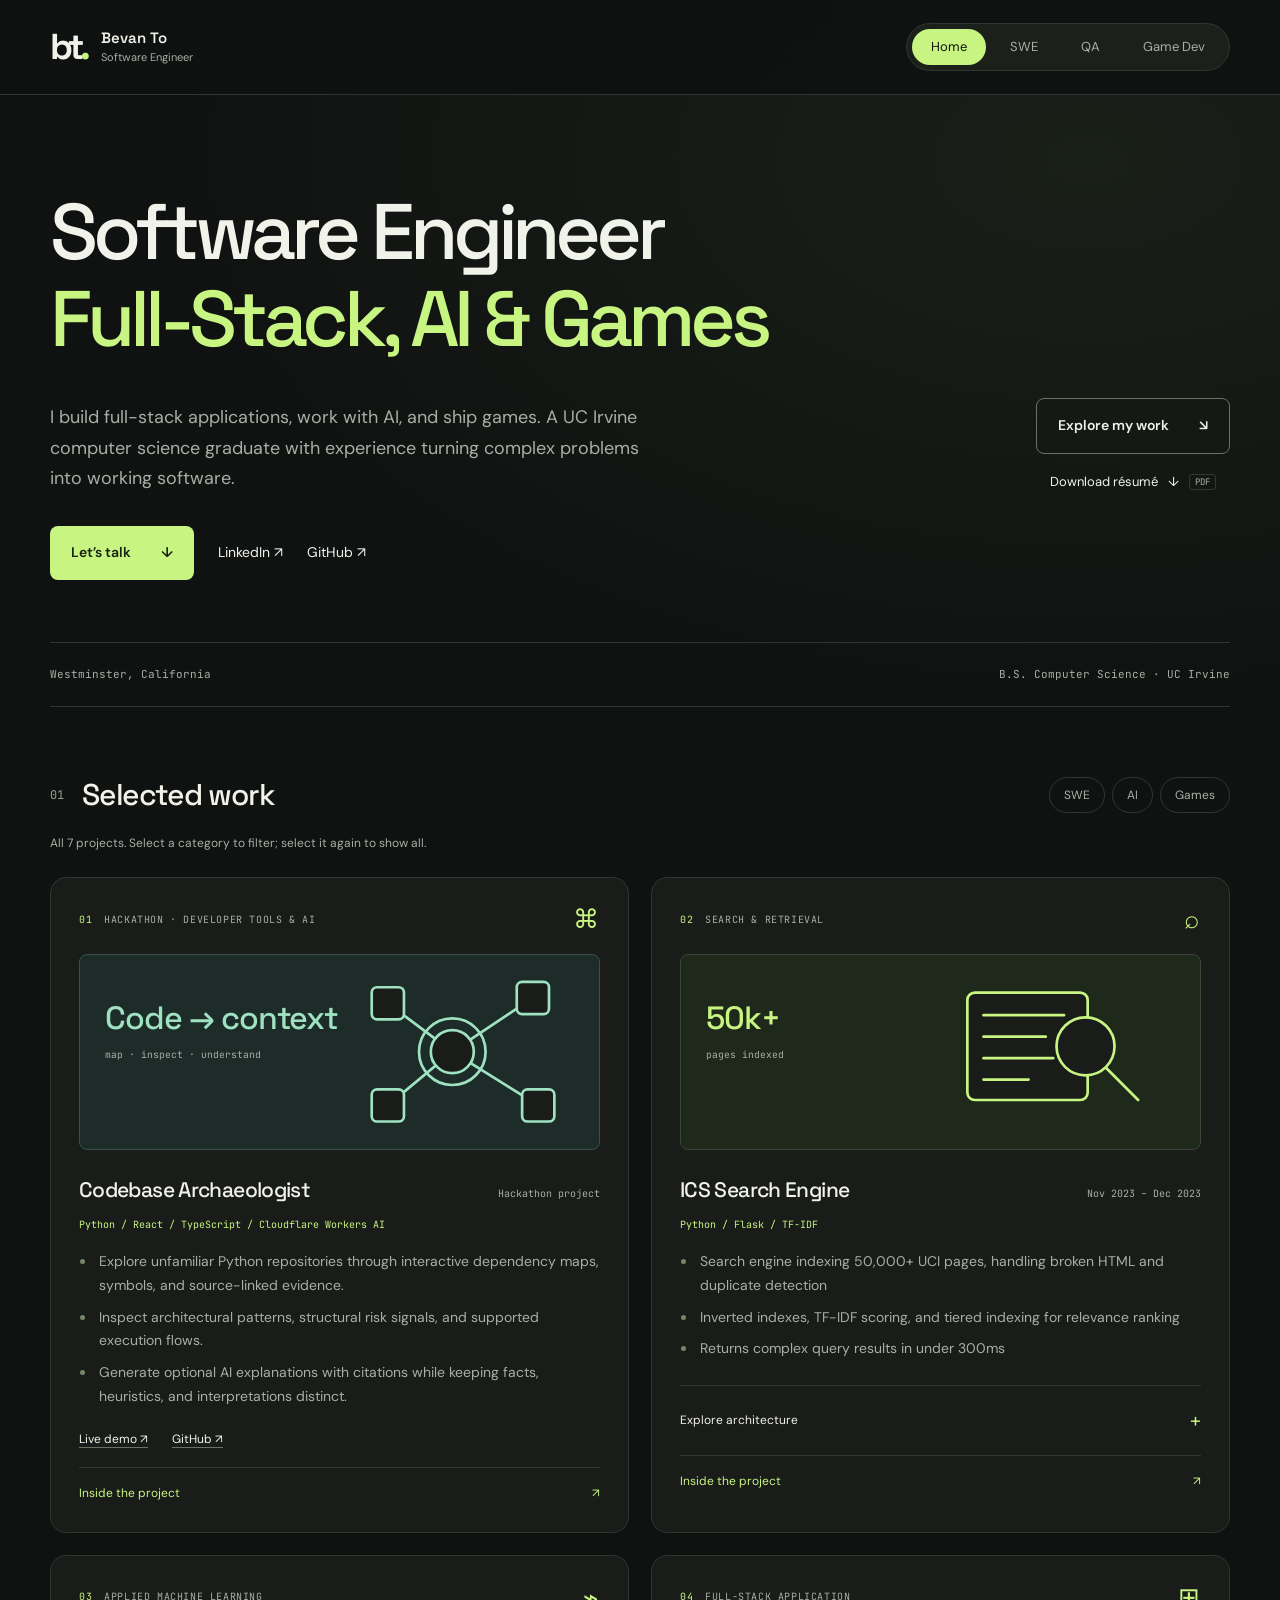
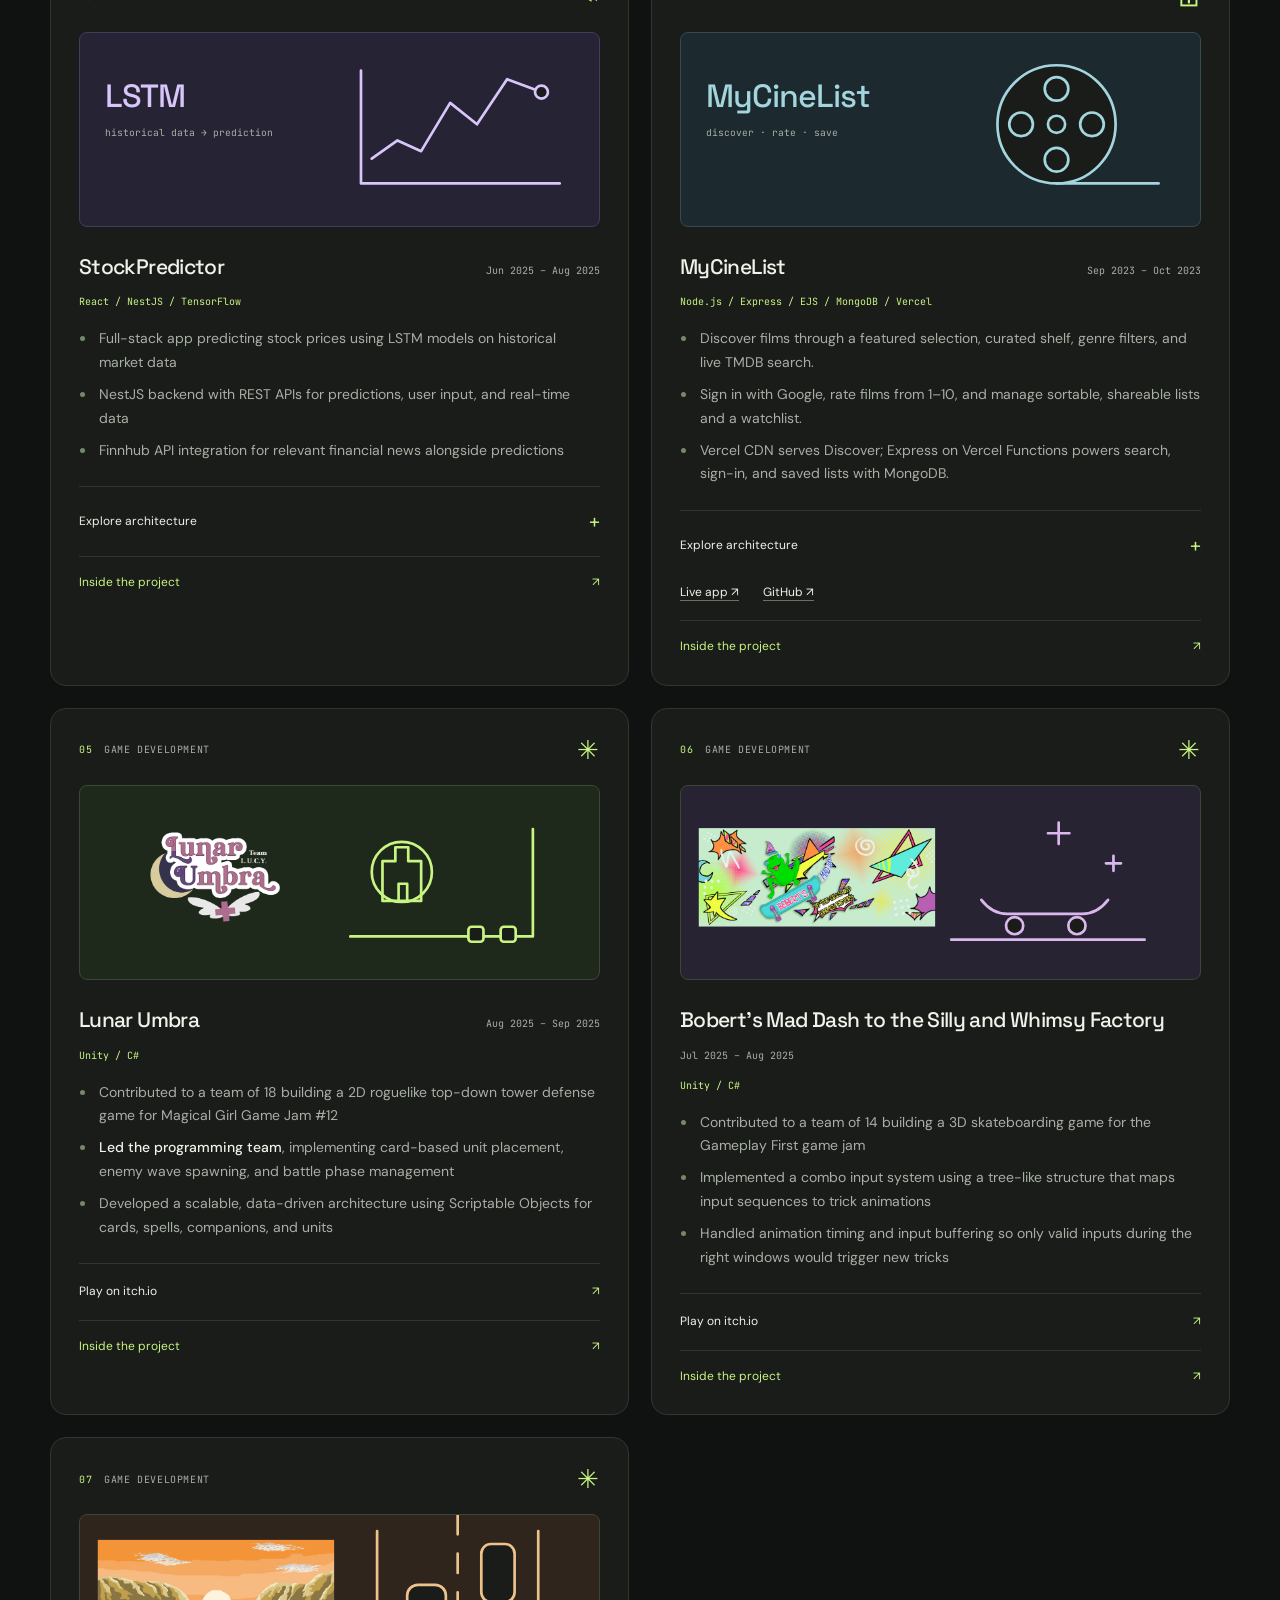
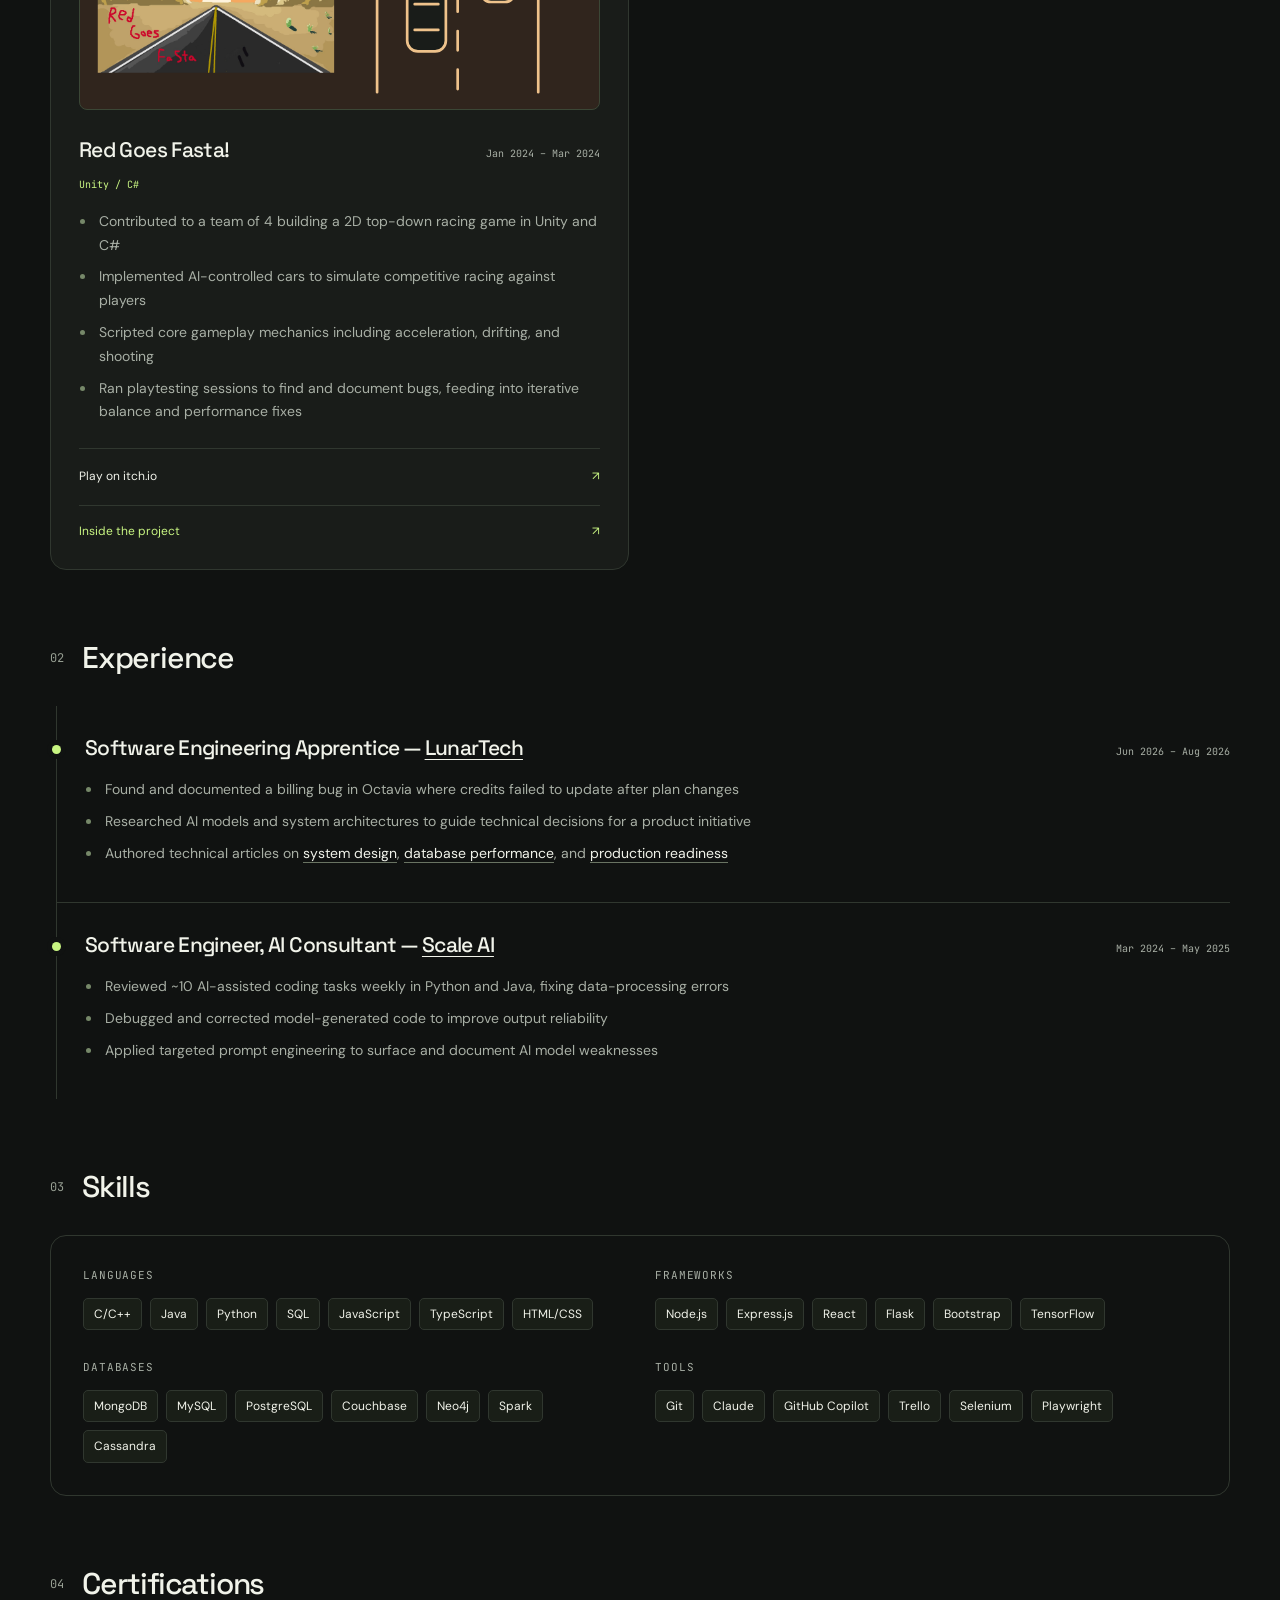
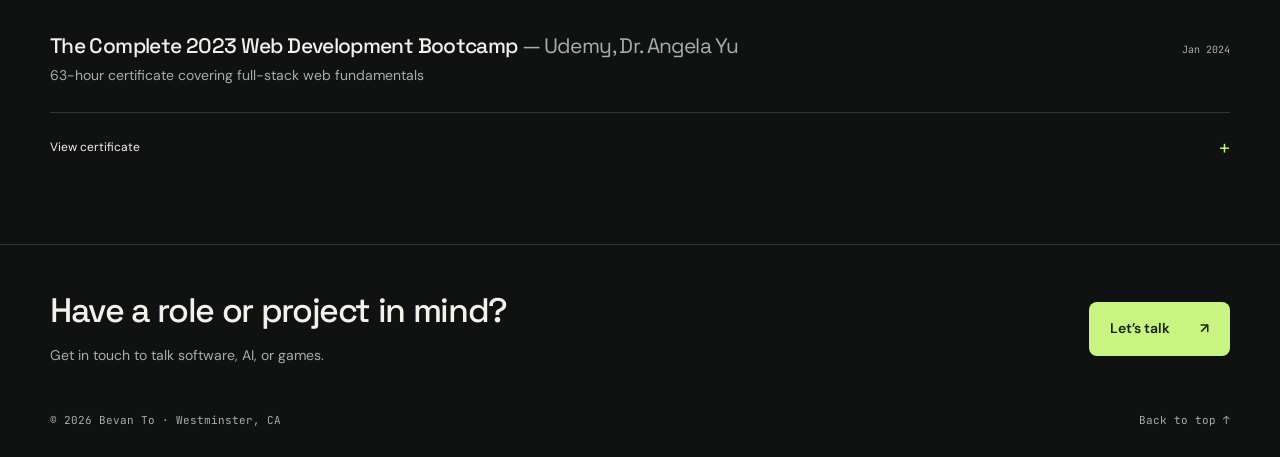
==== commit dc7d9558: "Refresh MyCineList features and Vercel links" ====
--- a/index.html
+++ b/index.html
@@ -130,48 +130,9 @@
         <h3 class="entry-title"><a class="project-link" href="project-cine.html">MyCineList</a></h3>
         <span class="entry-dates">Sep 2023 – Oct 2023</span>
       </div>
-      <p class="project-stack">Node.js / Express / MongoDB</p><ul>
-        <li>Full-stack app for rating movies and managing personal watchlists</li>
-        <li>User authentication via Google OAuth</li>
-        <li>MongoDB for user data, MovieDB API for movie details</li>
-      </ul>
-      <details class="architecture"><summary>Explore architecture <span aria-hidden="true">+</span></summary><div class="diagram-wrap">
-  <div class="diagram-label">System overview</div>
-  <svg viewBox="0 0 720 130" xmlns="http://www.w3.org/2000/svg" role="img" aria-label="Architecture: frontend authenticates via Google OAuth, then talks to Express backend, which reads and writes MongoDB and calls the MovieDB API">
-    <defs>
-      <marker id="arrow-cine" markerWidth="8" markerHeight="8" refX="6" refY="3" orient="auto">
-        <path d="M0,0 L6,3 L0,6 Z" fill="#8A929B"></path>
-      </marker>
-    </defs>
-
-    <rect class="dg-box" x="10" y="38" width="130" height="54" rx="2"></rect>
-    <text class="dg-label" x="75" y="60" text-anchor="middle">Frontend</text>
-    <text class="dg-sub" x="75" y="76" text-anchor="middle">ratings + lists</text>
-
-    <line class="dg-arrow" x1="140" y1="65" x2="158" y2="65" marker-end="url(#arrow-cine)"></line>
-
-    <rect class="dg-box dg-key" x="160" y="28" width="150" height="74" rx="2"></rect>
-    <text class="dg-label" x="235" y="58" text-anchor="middle">Google OAuth</text>
-    <text class="dg-sub" x="235" y="74" text-anchor="middle">user</text>
-    <text class="dg-sub" x="235" y="88" text-anchor="middle">authentication</text>
-
-    <line class="dg-arrow" x1="310" y1="65" x2="328" y2="65" marker-end="url(#arrow-cine)"></line>
-
-    <rect class="dg-box" x="330" y="38" width="140" height="54" rx="2"></rect>
-    <text class="dg-label" x="400" y="60" text-anchor="middle">Express Backend</text>
-    <text class="dg-sub" x="400" y="76" text-anchor="middle">API layer</text>
-
-    <line class="dg-arrow" x1="470" y1="55" x2="488" y2="45" marker-end="url(#arrow-cine)"></line>
-    <line class="dg-arrow" x1="470" y1="75" x2="488" y2="85" marker-end="url(#arrow-cine)"></line>
-
-    <rect class="dg-box" x="490" y="20" width="120" height="40" rx="2"></rect>
-    <text class="dg-label" x="550" y="44" text-anchor="middle">MongoDB</text>
-
-    <rect class="dg-box" x="490" y="70" width="220" height="40" rx="2"></rect>
-    <text class="dg-label" x="600" y="94" text-anchor="middle">MovieDB API</text>
-  </svg>
-</div></details>
-    <a class="case-study-link" href="project-cine.html">Inside the project <span aria-hidden="true">↗</span></a></div><div class="entry reveal project-card" data-category="games" id="lunar-umbra"><div class="project-top"><span class="project-number">05</span><span>Game development</span><span class="project-glyph" aria-hidden="true">✳</span></div><div class="project-visual custom-art tower"><svg viewBox="0 0 480 180" class="project-art" aria-hidden="true" focusable="false"><image href="cover-lunarumbra.png" x="15" y="20" width="220" height="130" preserveAspectRatio="xMidYMid meet"></image><g class="art-scene"><path class="enemy-path" d="M250 140h170V40"></path><g class="tower-unit"><path d="M280 107V70h12V57h12v13h12v37z"></path><path d="M295 107V91h8v16"></path></g><circle class="tower-pulse" cx="298" cy="80" r="28"></circle><g class="enemy-wave"><rect x="360" y="131" width="14" height="14" rx="3"></rect><rect x="390" y="131" width="14" height="14" rx="3"></rect></g></g></svg></div>
+      <p class="project-stack">Node.js / Express / EJS / MongoDB / Vercel</p><ul><li>Discover films through a featured selection, curated shelf, genre filters, and live TMDB search.</li><li>Sign in with Google, rate films from 1–10, and manage sortable, shareable lists and a watchlist.</li><li>Vercel CDN serves Discover; Express on Vercel Functions powers search, sign-in, and saved lists with MongoDB.</li></ul>
+      <details class="architecture"><summary>Explore architecture <span aria-hidden="true">+</span></summary><div class="diagram-wrap"><div class="diagram-label">Vercel deployment</div><svg viewBox="0 0 760 200" role="img" aria-label="Vercel CDN serves Discover to the browser. Search, authentication and lists use Express on Vercel Functions, connected to TMDB, Google OAuth and MongoDB."><g class="dg-arrow"><path d="M160 100H215M385 100H435M605 100H650M520 75V55M520 125V145"></path></g><rect class="dg-box" x="10" y="75" width="150" height="50" rx="5"></rect><text class="dg-label" x="85" y="97" text-anchor="middle">Vercel CDN</text><text class="dg-sub" x="85" y="113" text-anchor="middle">Static Discover</text><rect class="dg-box" x="215" y="75" width="170" height="50" rx="5"></rect><text class="dg-label" x="300" y="97" text-anchor="middle">Browser</text><text class="dg-sub" x="300" y="113" text-anchor="middle">Discovery, ratings, lists</text><rect class="dg-box dg-key" x="435" y="75" width="170" height="50" rx="5"></rect><text class="dg-label" x="520" y="97" text-anchor="middle">Vercel Functions</text><text class="dg-sub" x="520" y="113" text-anchor="middle">Node.js / Express</text><rect class="dg-box" x="650" y="75" width="100" height="50" rx="5"></rect><text class="dg-label" x="700" y="104" text-anchor="middle">MongoDB</text><rect class="dg-box" x="455" y="10" width="130" height="45" rx="5"></rect><text class="dg-label" x="520" y="37" text-anchor="middle">TMDB API</text><rect class="dg-box" x="455" y="145" width="130" height="45" rx="5"></rect><text class="dg-label" x="520" y="172" text-anchor="middle">Google OAuth</text></svg></div></details>
+    <div class="project-resources"><a href="https://mycinelist-cyan.vercel.app/" target="_blank" rel="noopener">Live app ↗</a><a href="https://github.com/BeToVan1/MyCineList" target="_blank" rel="noopener">GitHub ↗</a></div><a class="case-study-link" href="project-cine.html">Inside the project <span aria-hidden="true">↗</span></a></div><div class="entry reveal project-card" data-category="games" id="lunar-umbra"><div class="project-top"><span class="project-number">05</span><span>Game development</span><span class="project-glyph" aria-hidden="true">✳</span></div><div class="project-visual custom-art tower"><svg viewBox="0 0 480 180" class="project-art" aria-hidden="true" focusable="false"><image href="cover-lunarumbra.png" x="15" y="20" width="220" height="130" preserveAspectRatio="xMidYMid meet"></image><g class="art-scene"><path class="enemy-path" d="M250 140h170V40"></path><g class="tower-unit"><path d="M280 107V70h12V57h12v13h12v37z"></path><path d="M295 107V91h8v16"></path></g><circle class="tower-pulse" cx="298" cy="80" r="28"></circle><g class="enemy-wave"><rect x="360" y="131" width="14" height="14" rx="3"></rect><rect x="390" y="131" width="14" height="14" rx="3"></rect></g></g></svg></div>
       
       
       <div class="entry-head">
@@ -293,4 +254,6 @@
 
 
 
+
+
 </body></html>
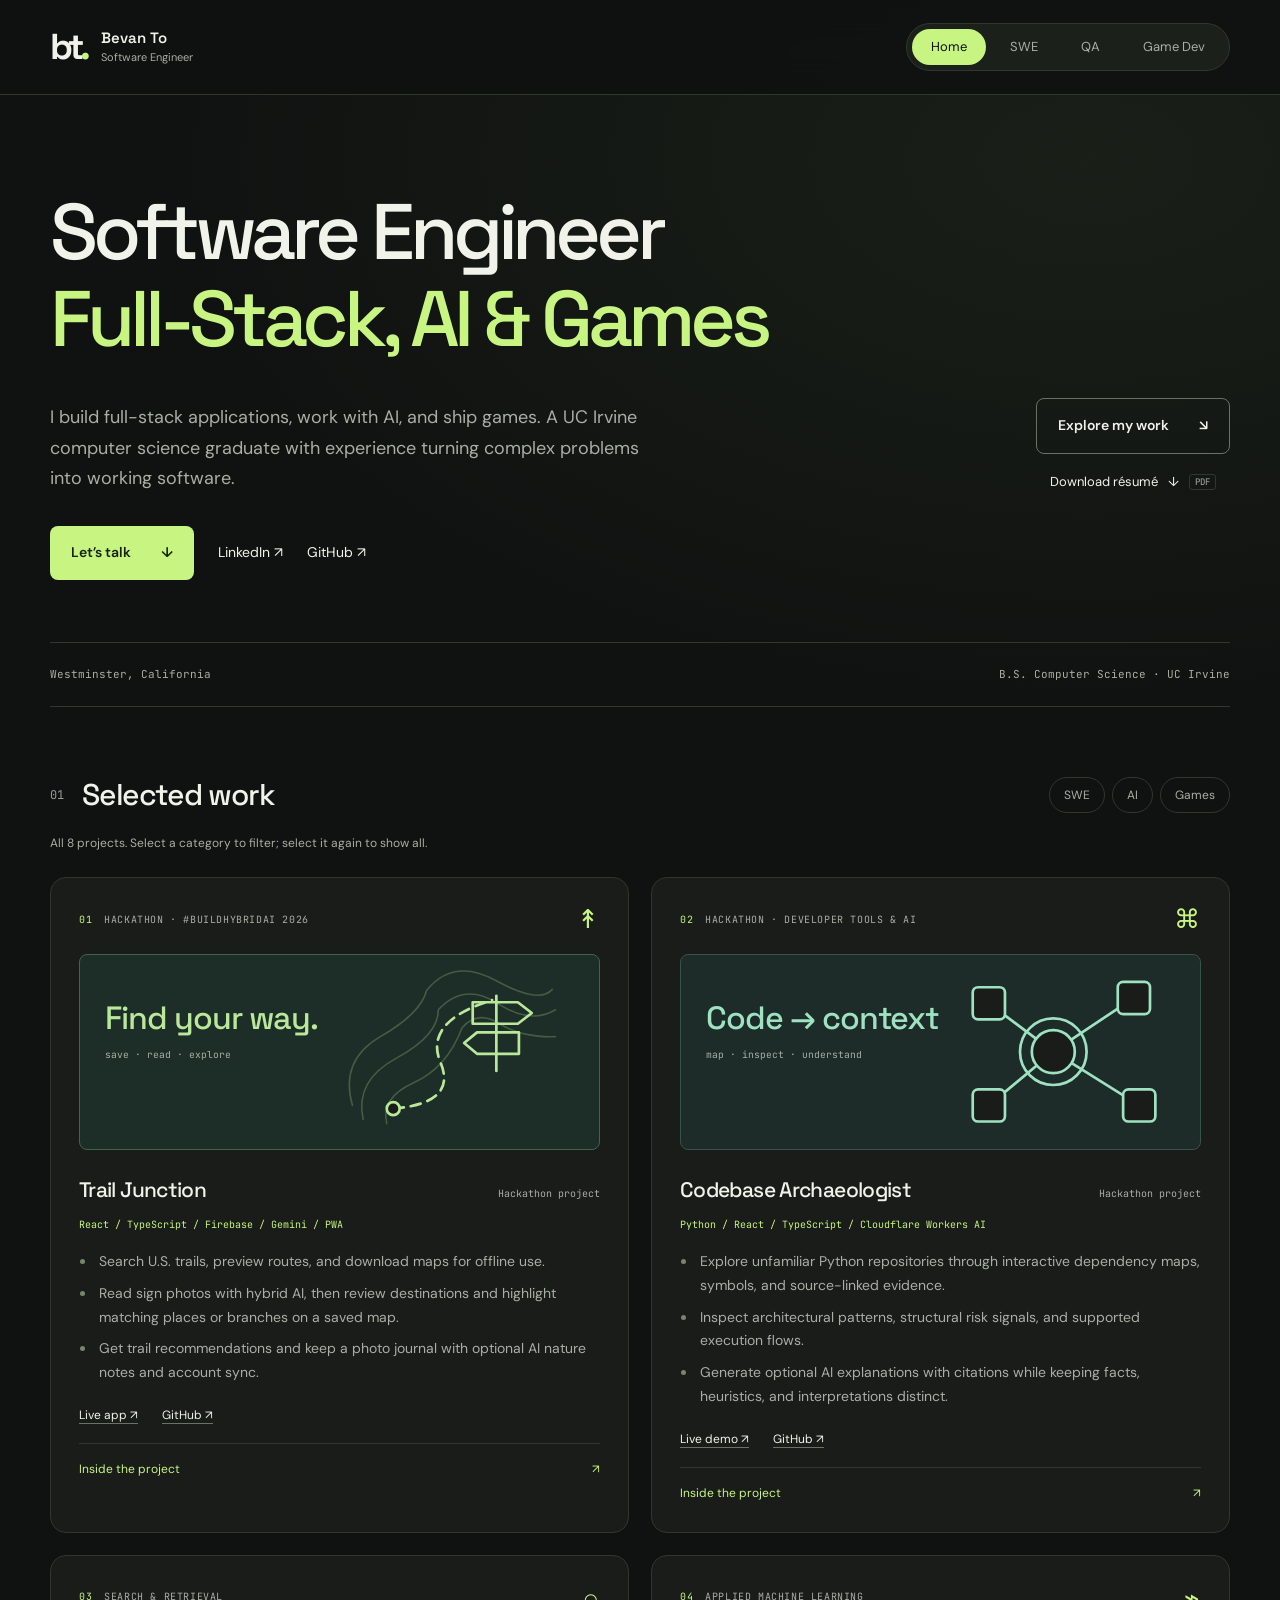
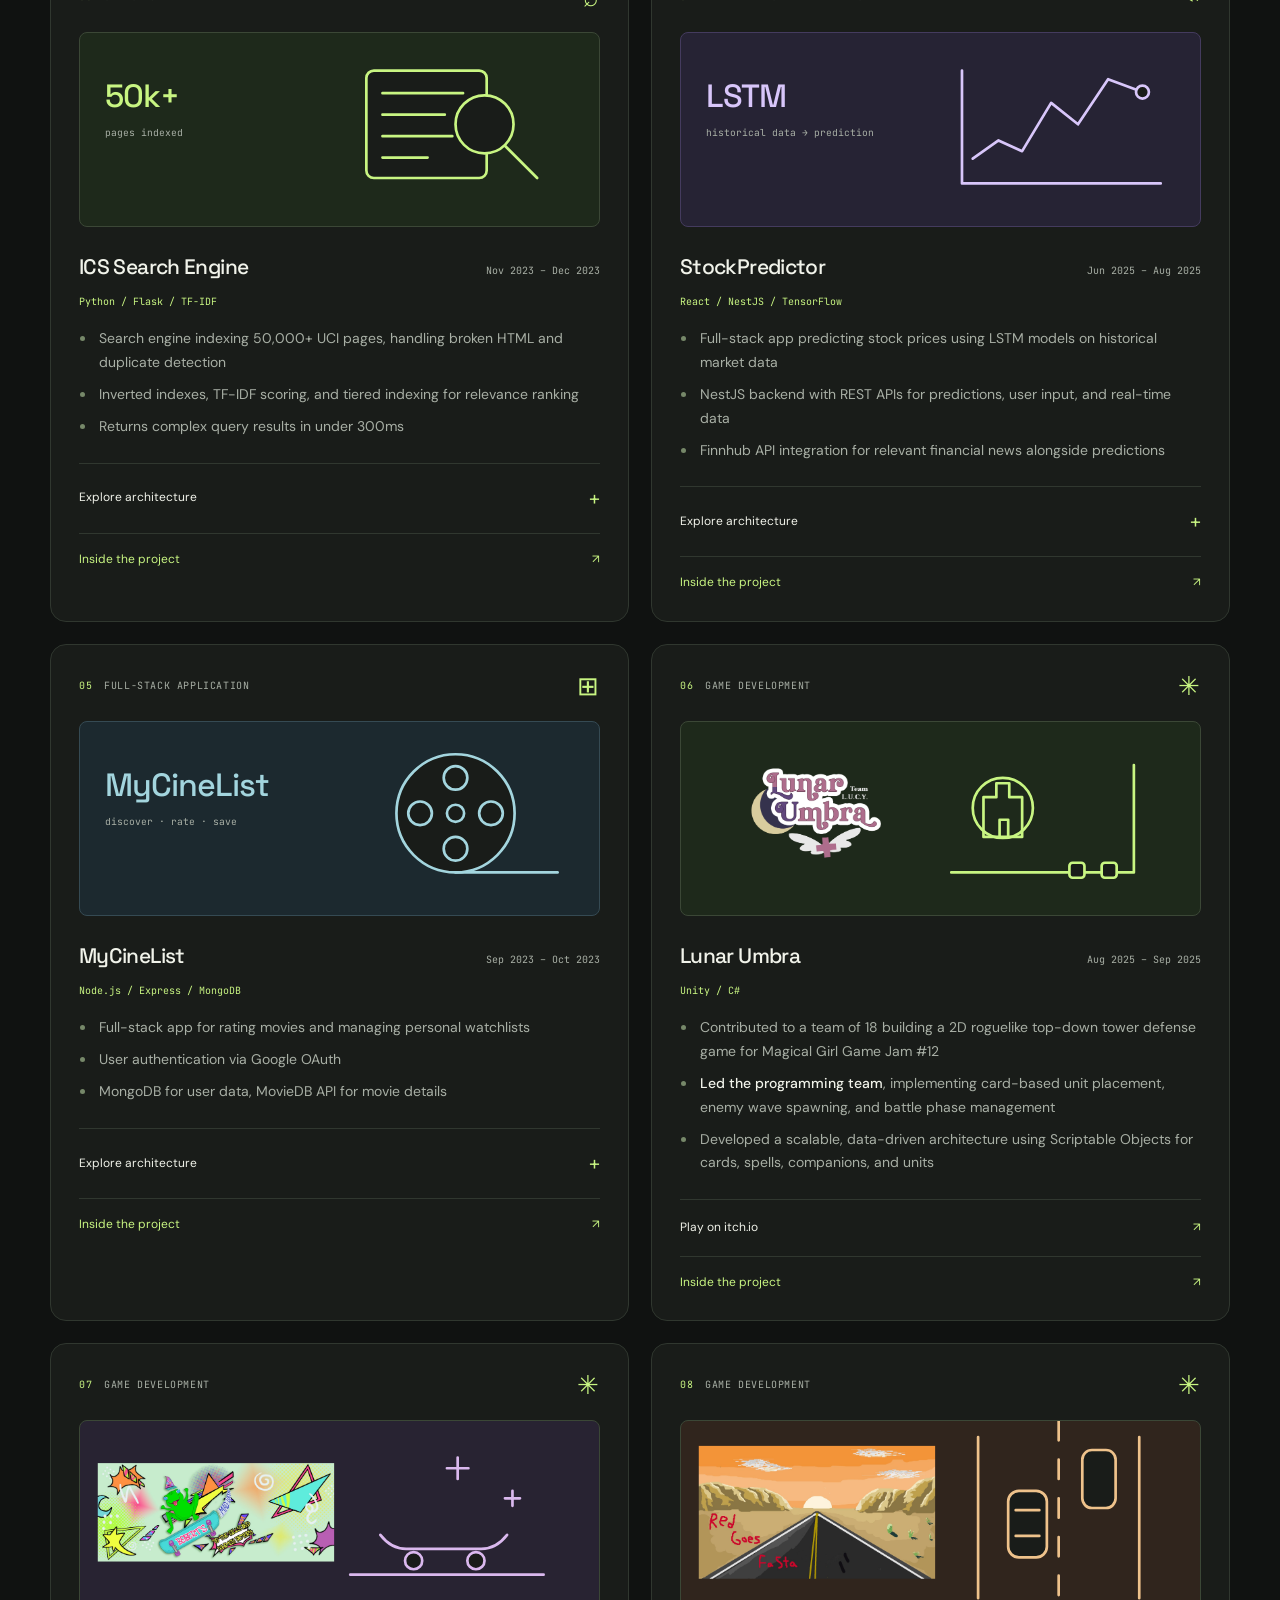
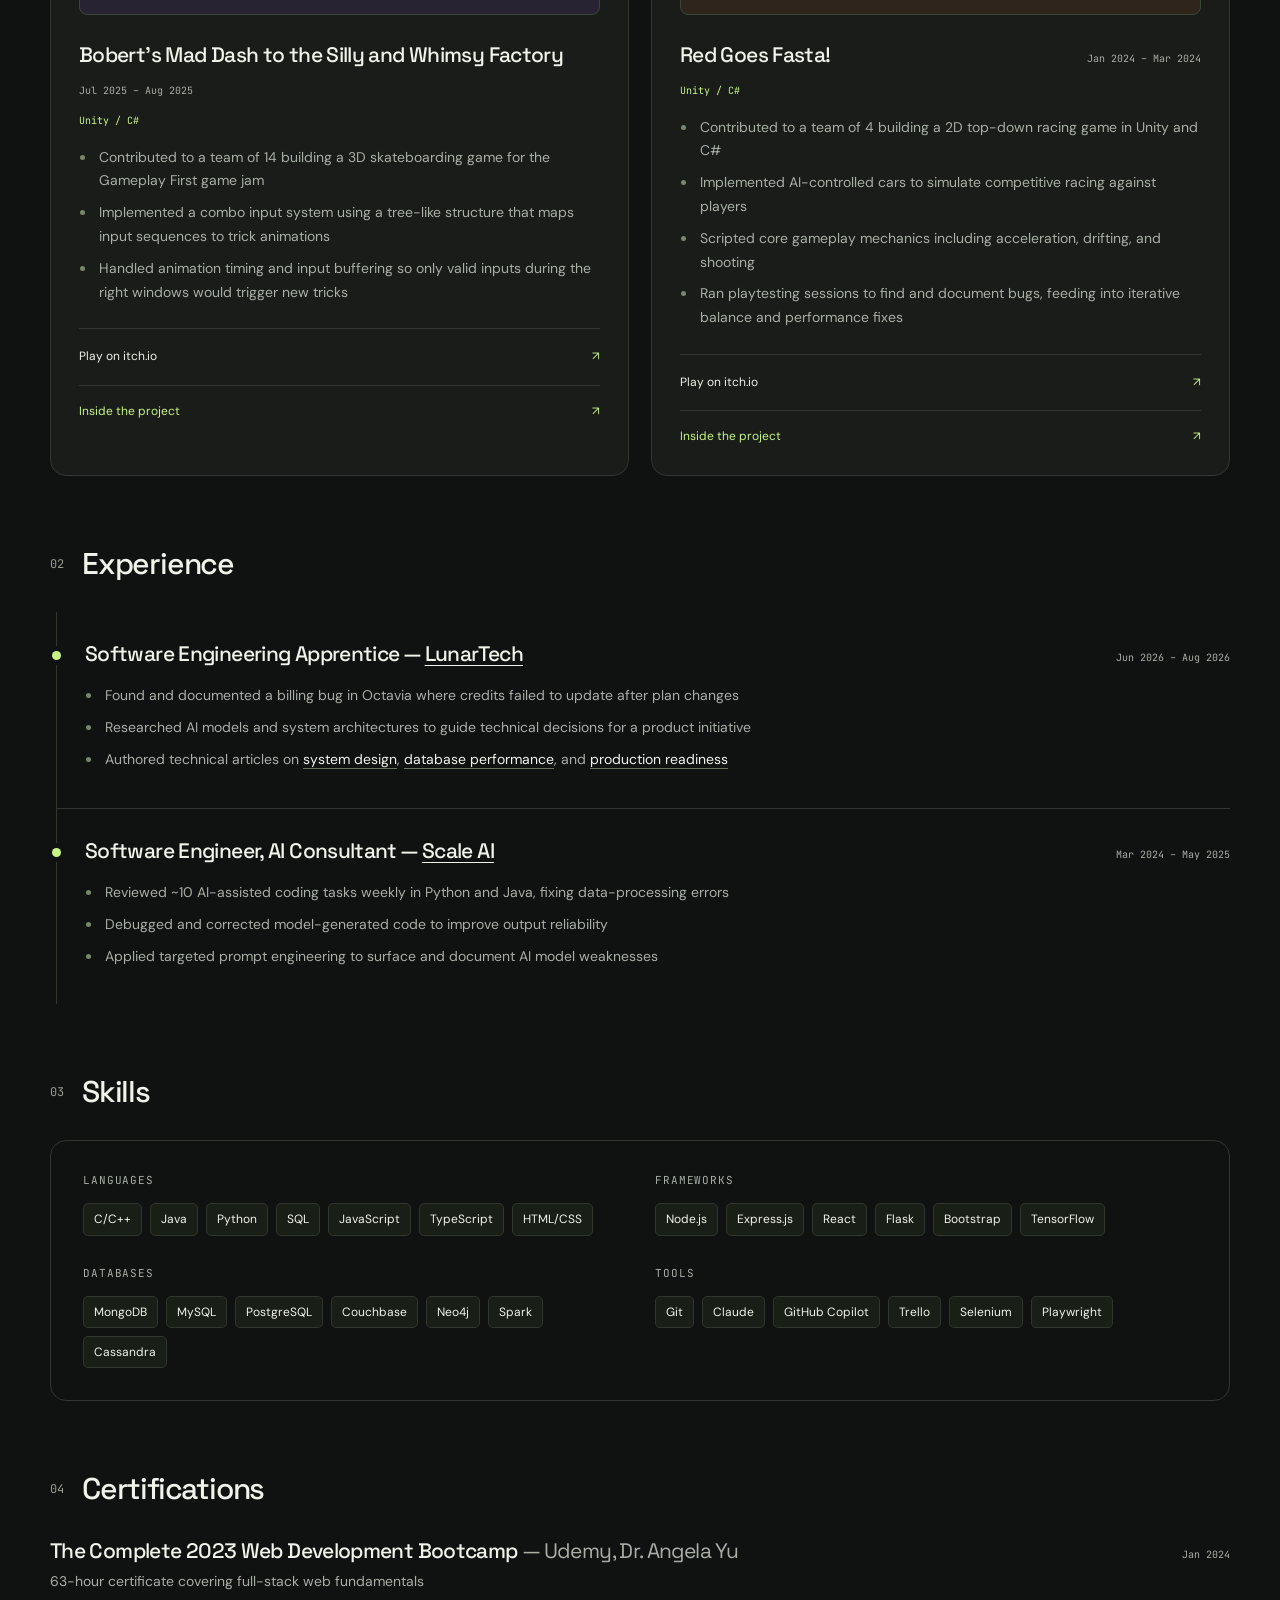
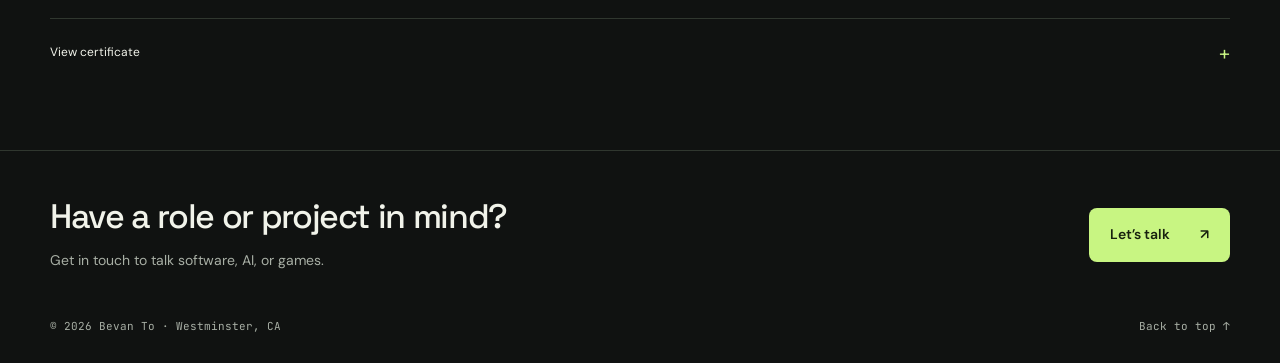
==== commit 2bac9fe8: "Feature Trail Junction hybrid AI hackathon project" ====
--- a/index.html
+++ b/index.html
@@ -31,14 +31,14 @@
   <div class="hero-bottom"><p class="lede">I build full-stack applications, work with AI, and ship games. A UC Irvine computer science graduate with experience turning complex problems into working software.</p><div class="hero-actions"><a class="button secondary" href="#projects">Explore my work <span aria-hidden="true">↘</span></a><a class="resume-download" href="Bevan-To-Resume.pdf" download="">Download résumé <span aria-hidden="true">↓</span><span class="resume-format">PDF</span></a></div></div><div class="social-links" aria-label="Contact and social profiles"><a class="button primary" href="#contact">Let’s talk <span aria-hidden="true">↓</span></a><a href="https://www.linkedin.com/in/bevan-to-076206245/" target="_blank" rel="noopener">LinkedIn ↗</a><a href="https://github.com/betovan1" target="_blank" rel="noopener">GitHub ↗</a></div><div class="hero-meta"><span>Westminster, California</span><span>B.S. Computer Science · UC Irvine</span></div></section><section class="block wrap" id="projects">
     <div class="block-head"><span class="section-index" aria-hidden="true">01</span>
       <h2 class="block-title">Selected work</h2>
-    <div class="project-filters" role="group" aria-label="Filter projects" hidden=""><button type="button" class="filter" data-filter="swe" aria-pressed="false">SWE</button><button type="button" class="filter" data-filter="ai" aria-pressed="false">AI</button><button type="button" class="filter" data-filter="games" aria-pressed="false">Games</button></div></div><p class="filter-status" role="status" aria-live="polite">All 7 projects. Select a category to filter; select it again to show all.</p>
-
-    
-
-    
-
-    
-  <div class="project-grid"><div class="entry reveal project-card" id="codebase-archaeologist" data-category="swe ai"><div class="project-top"><span class="project-number">01</span><span>Hackathon · Developer tools &amp; AI</span><span class="project-glyph" aria-hidden="true">⌘</span></div><div class="project-visual custom-art archaeology"><svg viewBox="0 0 480 180" class="project-art" aria-hidden="true" focusable="false"><text x="22" y="69" class="art-title">Code → context</text><text x="22" y="96" class="art-caption">map · inspect · understand</text><g class="art-scene"><g class="archaeology-edges"><path d="M285 45 345 90 420 40M345 90 285 140M345 90 425 140"></path></g><rect x="270" y="30" width="30" height="30" rx="5"></rect><rect x="405" y="25" width="30" height="30" rx="5"></rect><rect x="270" y="125" width="30" height="30" rx="5"></rect><rect x="410" y="125" width="30" height="30" rx="5"></rect><circle cx="345" cy="90" r="20"></circle><circle class="archaeology-scan" cx="345" cy="90" r="31"></circle></g></svg></div><div class="entry-head"><h3 class="entry-title"><a class="project-link" href="project-archaeologist.html">Codebase Archaeologist</a></h3><span class="entry-dates">Hackathon project</span></div><p class="project-stack">Python / React / TypeScript / Cloudflare Workers AI</p><ul><li>Explore unfamiliar Python repositories through interactive dependency maps, symbols, and source-linked evidence.</li><li>Inspect architectural patterns, structural risk signals, and supported execution flows.</li><li>Generate optional AI explanations with citations while keeping facts, heuristics, and interpretations distinct.</li></ul><div class="project-resources"><a href="https://python-codebase-archaeologist.bevanto49797.chatgpt.site/" target="_blank" rel="noopener">Live demo ↗</a><a href="https://github.com/BeToVan1/CodebaseArchaeologist" target="_blank" rel="noopener">GitHub ↗</a></div><a class="case-study-link" href="project-archaeologist.html">Inside the project <span aria-hidden="true">↗</span></a></div><div class="entry reveal project-card" data-category="swe" id="ics-search-engine"><div class="project-top"><span class="project-number">02</span><span>Search &amp; retrieval</span><span class="project-glyph" aria-hidden="true">⌕</span></div><div class="project-visual custom-art search"><svg viewBox="0 0 480 180" class="project-art" aria-hidden="true" focusable="false"><text x="22" y="69" class="art-title">50k+</text><text x="22" y="96" class="art-caption">pages indexed</text><g class="art-scene"><g class="search-docs"><rect x="265" y="35" width="112" height="100" rx="7"></rect><path d="M280 56h75M280 76h58M280 96h65M280 116h42"></path></g><g class="search-lens"><circle cx="375" cy="85" r="27"></circle><path d="m394 105 30 30"></path></g></g></svg></div>
+    <div class="project-filters" role="group" aria-label="Filter projects" hidden=""><button type="button" class="filter" data-filter="swe" aria-pressed="false">SWE</button><button type="button" class="filter" data-filter="ai" aria-pressed="false">AI</button><button type="button" class="filter" data-filter="games" aria-pressed="false">Games</button></div></div><p class="filter-status" role="status" aria-live="polite">All 8 projects. Select a category to filter; select it again to show all.</p>
+
+    
+
+    
+
+    
+  <div class="project-grid"><div class="entry reveal project-card" id="trail-junction" data-category="swe ai"><div class="project-top"><span class="project-number">01</span><span>Hackathon · #BuildHybridAI 2026</span><span class="project-glyph" aria-hidden="true">↟</span></div><div class="project-visual custom-art trail"><svg viewBox="0 0 480 180" class="project-art" aria-hidden="true" focusable="false"><text x="22" y="69" class="art-title">Find your way.</text><text x="22" y="96" class="art-caption">save · read · explore</text><g class="art-scene"><path class="trail-contour" d="M252 140q-12-42 26-64t43-43q25-31 65-9t52 8M262 153q-8-36 31-57t39-45q24-26 55-6t54 6M284 157q-6-24 25-38t45-51q14-17 35-4t52 12"></path><path class="trail-route" pathLength="1" d="M290 143q60-5 44-43t48-58"></path><circle class="trail-position" cx="290" cy="143" r="6"></circle><g class="trail-sign"><path d="M386 38v70"></path><path d="M364 44h42l13 10-13 10h-42zM407 72h-39l-12 10 12 10h39z"></path></g></g></svg></div><div class="entry-head"><h3 class="entry-title"><a class="project-link" href="project-trail-junction.html">Trail Junction</a></h3><span class="entry-dates">Hackathon project</span></div><p class="project-stack">React / TypeScript / Firebase / Gemini / PWA</p><ul><li>Search U.S. trails, preview routes, and download maps for offline use.</li><li>Read sign photos with hybrid AI, then review destinations and highlight matching places or branches on a saved map.</li><li>Get trail recommendations and keep a photo journal with optional AI nature notes and account sync.</li></ul><div class="project-resources"><a href="https://trail-junction.web.app/" target="_blank" rel="noopener">Live app ↗</a><a href="https://github.com/BeToVan1/TrailJunction" target="_blank" rel="noopener">GitHub ↗</a></div><a class="case-study-link" href="project-trail-junction.html">Inside the project <span aria-hidden="true">↗</span></a></div><div class="entry reveal project-card" id="codebase-archaeologist" data-category="swe ai"><div class="project-top"><span class="project-number">02</span><span>Hackathon · Developer tools &amp; AI</span><span class="project-glyph" aria-hidden="true">⌘</span></div><div class="project-visual custom-art archaeology"><svg viewBox="0 0 480 180" class="project-art" aria-hidden="true" focusable="false"><text x="22" y="69" class="art-title">Code → context</text><text x="22" y="96" class="art-caption">map · inspect · understand</text><g class="art-scene"><g class="archaeology-edges"><path d="M285 45 345 90 420 40M345 90 285 140M345 90 425 140"></path></g><rect x="270" y="30" width="30" height="30" rx="5"></rect><rect x="405" y="25" width="30" height="30" rx="5"></rect><rect x="270" y="125" width="30" height="30" rx="5"></rect><rect x="410" y="125" width="30" height="30" rx="5"></rect><circle cx="345" cy="90" r="20"></circle><circle class="archaeology-scan" cx="345" cy="90" r="31"></circle></g></svg></div><div class="entry-head"><h3 class="entry-title"><a class="project-link" href="project-archaeologist.html">Codebase Archaeologist</a></h3><span class="entry-dates">Hackathon project</span></div><p class="project-stack">Python / React / TypeScript / Cloudflare Workers AI</p><ul><li>Explore unfamiliar Python repositories through interactive dependency maps, symbols, and source-linked evidence.</li><li>Inspect architectural patterns, structural risk signals, and supported execution flows.</li><li>Generate optional AI explanations with citations while keeping facts, heuristics, and interpretations distinct.</li></ul><div class="project-resources"><a href="https://python-codebase-archaeologist.bevanto49797.chatgpt.site/" target="_blank" rel="noopener">Live demo ↗</a><a href="https://github.com/BeToVan1/CodebaseArchaeologist" target="_blank" rel="noopener">GitHub ↗</a></div><a class="case-study-link" href="project-archaeologist.html">Inside the project <span aria-hidden="true">↗</span></a></div><div class="entry reveal project-card" data-category="swe" id="ics-search-engine"><div class="project-top"><span class="project-number">03</span><span>Search &amp; retrieval</span><span class="project-glyph" aria-hidden="true">⌕</span></div><div class="project-visual custom-art search"><svg viewBox="0 0 480 180" class="project-art" aria-hidden="true" focusable="false"><text x="22" y="69" class="art-title">50k+</text><text x="22" y="96" class="art-caption">pages indexed</text><g class="art-scene"><g class="search-docs"><rect x="265" y="35" width="112" height="100" rx="7"></rect><path d="M280 56h75M280 76h58M280 96h65M280 116h42"></path></g><g class="search-lens"><circle cx="375" cy="85" r="27"></circle><path d="m394 105 30 30"></path></g></g></svg></div>
       <div class="entry-head">
         <h3 class="entry-title"><a class="project-link" href="project-ics.html">ICS Search Engine</a></h3>
         <span class="entry-dates">Nov 2023 – Dec 2023</span>
@@ -86,7 +86,7 @@
     <text class="dg-sub" x="685" y="76" text-anchor="middle">results view</text>
   </svg>
 </div></details>
-    <a class="case-study-link" href="project-ics.html">Inside the project <span aria-hidden="true">↗</span></a></div><div class="entry reveal project-card" data-category="ai" id="stockpredictor"><div class="project-top"><span class="project-number">03</span><span>Applied machine learning</span><span class="project-glyph" aria-hidden="true">⌁</span></div><div class="project-visual custom-art prediction"><svg viewBox="0 0 480 180" class="project-art" aria-hidden="true" focusable="false"><text x="22" y="69" class="art-title">LSTM</text><text x="22" y="96" class="art-caption">historical data → prediction</text><g class="art-scene"><path class="chart-axis" d="M260 35v105h185"></path><path class="forecast-line" pathLength="1" d="m270 117 24-17 22 10 27-45 25 20 28-42 32 12"></path><circle class="forecast-point" cx="428" cy="55" r="6"></circle></g></svg></div>
+    <a class="case-study-link" href="project-ics.html">Inside the project <span aria-hidden="true">↗</span></a></div><div class="entry reveal project-card" data-category="ai" id="stockpredictor"><div class="project-top"><span class="project-number">04</span><span>Applied machine learning</span><span class="project-glyph" aria-hidden="true">⌁</span></div><div class="project-visual custom-art prediction"><svg viewBox="0 0 480 180" class="project-art" aria-hidden="true" focusable="false"><text x="22" y="69" class="art-title">LSTM</text><text x="22" y="96" class="art-caption">historical data → prediction</text><g class="art-scene"><path class="chart-axis" d="M260 35v105h185"></path><path class="forecast-line" pathLength="1" d="m270 117 24-17 22 10 27-45 25 20 28-42 32 12"></path><circle class="forecast-point" cx="428" cy="55" r="6"></circle></g></svg></div>
       <div class="entry-head">
         <h3 class="entry-title"><a class="project-link" href="project-stock.html">StockPredictor</a></h3>
         <span class="entry-dates">Jun 2025 – Aug 2025</span>
@@ -125,14 +125,53 @@
     <text class="dg-label" x="480" y="171" text-anchor="middle">Finnhub API</text>
   </svg>
 </div></details>
-    <a class="case-study-link" href="project-stock.html">Inside the project <span aria-hidden="true">↗</span></a></div><div class="entry reveal project-card" data-category="swe" id="mycinelist"><div class="project-top"><span class="project-number">04</span><span>Full-stack application</span><span class="project-glyph" aria-hidden="true">⊞</span></div><div class="project-visual custom-art cinema"><svg viewBox="0 0 480 180" class="project-art" aria-hidden="true" focusable="false"><text x="22" y="69" class="art-title">MyCineList</text><text x="22" y="96" class="art-caption">discover · rate · save</text><g class="art-scene"><g class="film-reel"><circle cx="348" cy="85" r="55"></circle><circle cx="348" cy="85" r="8"></circle><circle cx="348" cy="52" r="11"></circle><circle cx="381" cy="85" r="11"></circle><circle cx="348" cy="118" r="11"></circle><circle cx="315" cy="85" r="11"></circle></g><path d="M348 140h95"></path></g></svg></div>
+    <a class="case-study-link" href="project-stock.html">Inside the project <span aria-hidden="true">↗</span></a></div><div class="entry reveal project-card" data-category="swe" id="mycinelist"><div class="project-top"><span class="project-number">05</span><span>Full-stack application</span><span class="project-glyph" aria-hidden="true">⊞</span></div><div class="project-visual custom-art cinema"><svg viewBox="0 0 480 180" class="project-art" aria-hidden="true" focusable="false"><text x="22" y="69" class="art-title">MyCineList</text><text x="22" y="96" class="art-caption">discover · rate · save</text><g class="art-scene"><g class="film-reel"><circle cx="348" cy="85" r="55"></circle><circle cx="348" cy="85" r="8"></circle><circle cx="348" cy="52" r="11"></circle><circle cx="381" cy="85" r="11"></circle><circle cx="348" cy="118" r="11"></circle><circle cx="315" cy="85" r="11"></circle></g><path d="M348 140h95"></path></g></svg></div>
       <div class="entry-head">
         <h3 class="entry-title"><a class="project-link" href="project-cine.html">MyCineList</a></h3>
         <span class="entry-dates">Sep 2023 – Oct 2023</span>
       </div>
-      <p class="project-stack">Node.js / Express / EJS / MongoDB / Vercel</p><ul><li>Discover films through a featured selection, curated shelf, genre filters, and live TMDB search.</li><li>Sign in with Google, rate films from 1–10, and manage sortable, shareable lists and a watchlist.</li><li>Vercel CDN serves Discover; Express on Vercel Functions powers search, sign-in, and saved lists with MongoDB.</li></ul>
-      <details class="architecture"><summary>Explore architecture <span aria-hidden="true">+</span></summary><div class="diagram-wrap"><div class="diagram-label">Vercel deployment</div><svg viewBox="0 0 760 200" role="img" aria-label="Vercel CDN serves Discover to the browser. Search, authentication and lists use Express on Vercel Functions, connected to TMDB, Google OAuth and MongoDB."><g class="dg-arrow"><path d="M160 100H215M385 100H435M605 100H650M520 75V55M520 125V145"></path></g><rect class="dg-box" x="10" y="75" width="150" height="50" rx="5"></rect><text class="dg-label" x="85" y="97" text-anchor="middle">Vercel CDN</text><text class="dg-sub" x="85" y="113" text-anchor="middle">Static Discover</text><rect class="dg-box" x="215" y="75" width="170" height="50" rx="5"></rect><text class="dg-label" x="300" y="97" text-anchor="middle">Browser</text><text class="dg-sub" x="300" y="113" text-anchor="middle">Discovery, ratings, lists</text><rect class="dg-box dg-key" x="435" y="75" width="170" height="50" rx="5"></rect><text class="dg-label" x="520" y="97" text-anchor="middle">Vercel Functions</text><text class="dg-sub" x="520" y="113" text-anchor="middle">Node.js / Express</text><rect class="dg-box" x="650" y="75" width="100" height="50" rx="5"></rect><text class="dg-label" x="700" y="104" text-anchor="middle">MongoDB</text><rect class="dg-box" x="455" y="10" width="130" height="45" rx="5"></rect><text class="dg-label" x="520" y="37" text-anchor="middle">TMDB API</text><rect class="dg-box" x="455" y="145" width="130" height="45" rx="5"></rect><text class="dg-label" x="520" y="172" text-anchor="middle">Google OAuth</text></svg></div></details>
-    <div class="project-resources"><a href="https://mycinelist-cyan.vercel.app/" target="_blank" rel="noopener">Live app ↗</a><a href="https://github.com/BeToVan1/MyCineList" target="_blank" rel="noopener">GitHub ↗</a></div><a class="case-study-link" href="project-cine.html">Inside the project <span aria-hidden="true">↗</span></a></div><div class="entry reveal project-card" data-category="games" id="lunar-umbra"><div class="project-top"><span class="project-number">05</span><span>Game development</span><span class="project-glyph" aria-hidden="true">✳</span></div><div class="project-visual custom-art tower"><svg viewBox="0 0 480 180" class="project-art" aria-hidden="true" focusable="false"><image href="cover-lunarumbra.png" x="15" y="20" width="220" height="130" preserveAspectRatio="xMidYMid meet"></image><g class="art-scene"><path class="enemy-path" d="M250 140h170V40"></path><g class="tower-unit"><path d="M280 107V70h12V57h12v13h12v37z"></path><path d="M295 107V91h8v16"></path></g><circle class="tower-pulse" cx="298" cy="80" r="28"></circle><g class="enemy-wave"><rect x="360" y="131" width="14" height="14" rx="3"></rect><rect x="390" y="131" width="14" height="14" rx="3"></rect></g></g></svg></div>
+      <p class="project-stack">Node.js / Express / MongoDB</p><ul>
+        <li>Full-stack app for rating movies and managing personal watchlists</li>
+        <li>User authentication via Google OAuth</li>
+        <li>MongoDB for user data, MovieDB API for movie details</li>
+      </ul>
+      <details class="architecture"><summary>Explore architecture <span aria-hidden="true">+</span></summary><div class="diagram-wrap">
+  <div class="diagram-label">System overview</div>
+  <svg viewBox="0 0 720 130" xmlns="http://www.w3.org/2000/svg" role="img" aria-label="Architecture: frontend authenticates via Google OAuth, then talks to Express backend, which reads and writes MongoDB and calls the MovieDB API">
+    <defs>
+      <marker id="arrow-cine" markerWidth="8" markerHeight="8" refX="6" refY="3" orient="auto">
+        <path d="M0,0 L6,3 L0,6 Z" fill="#8A929B"></path>
+      </marker>
+    </defs>
+
+    <rect class="dg-box" x="10" y="38" width="130" height="54" rx="2"></rect>
+    <text class="dg-label" x="75" y="60" text-anchor="middle">Frontend</text>
+    <text class="dg-sub" x="75" y="76" text-anchor="middle">ratings + lists</text>
+
+    <line class="dg-arrow" x1="140" y1="65" x2="158" y2="65" marker-end="url(#arrow-cine)"></line>
+
+    <rect class="dg-box dg-key" x="160" y="28" width="150" height="74" rx="2"></rect>
+    <text class="dg-label" x="235" y="58" text-anchor="middle">Google OAuth</text>
+    <text class="dg-sub" x="235" y="74" text-anchor="middle">user</text>
+    <text class="dg-sub" x="235" y="88" text-anchor="middle">authentication</text>
+
+    <line class="dg-arrow" x1="310" y1="65" x2="328" y2="65" marker-end="url(#arrow-cine)"></line>
+
+    <rect class="dg-box" x="330" y="38" width="140" height="54" rx="2"></rect>
+    <text class="dg-label" x="400" y="60" text-anchor="middle">Express Backend</text>
+    <text class="dg-sub" x="400" y="76" text-anchor="middle">API layer</text>
+
+    <line class="dg-arrow" x1="470" y1="55" x2="488" y2="45" marker-end="url(#arrow-cine)"></line>
+    <line class="dg-arrow" x1="470" y1="75" x2="488" y2="85" marker-end="url(#arrow-cine)"></line>
+
+    <rect class="dg-box" x="490" y="20" width="120" height="40" rx="2"></rect>
+    <text class="dg-label" x="550" y="44" text-anchor="middle">MongoDB</text>
+
+    <rect class="dg-box" x="490" y="70" width="220" height="40" rx="2"></rect>
+    <text class="dg-label" x="600" y="94" text-anchor="middle">MovieDB API</text>
+  </svg>
+</div></details>
+    <a class="case-study-link" href="project-cine.html">Inside the project <span aria-hidden="true">↗</span></a></div><div class="entry reveal project-card" data-category="games" id="lunar-umbra"><div class="project-top"><span class="project-number">06</span><span>Game development</span><span class="project-glyph" aria-hidden="true">✳</span></div><div class="project-visual custom-art tower"><svg viewBox="0 0 480 180" class="project-art" aria-hidden="true" focusable="false"><image href="cover-lunarumbra.png" x="15" y="20" width="220" height="130" preserveAspectRatio="xMidYMid meet"></image><g class="art-scene"><path class="enemy-path" d="M250 140h170V40"></path><g class="tower-unit"><path d="M280 107V70h12V57h12v13h12v37z"></path><path d="M295 107V91h8v16"></path></g><circle class="tower-pulse" cx="298" cy="80" r="28"></circle><g class="enemy-wave"><rect x="360" y="131" width="14" height="14" rx="3"></rect><rect x="390" y="131" width="14" height="14" rx="3"></rect></g></g></svg></div>
       
       
       <div class="entry-head">
@@ -144,7 +183,7 @@
         <li><span class="mark">Led the programming team</span>, implementing card-based unit placement, enemy wave spawning, and battle phase management</li>
         <li>Developed a scalable, data-driven architecture using Scriptable Objects for cards, spells, companions, and units</li>
       </ul>
-    <a class="game-play" href="https://6oymilk.itch.io/lunar-umbra" target="_blank" rel="noopener">Play on itch.io <span aria-hidden="true">↗</span></a><a class="case-study-link" href="project-lunar.html">Inside the project <span aria-hidden="true">↗</span></a></div><div class="entry reveal project-card" data-category="games" id="boberts-mad-dash"><div class="project-top"><span class="project-number">06</span><span>Game development</span><span class="project-glyph" aria-hidden="true">✳</span></div><div class="project-visual custom-art skate"><svg viewBox="0 0 480 180" class="project-art" aria-hidden="true" focusable="false"><image href="cover-bobert.jpg" x="15" y="20" width="220" height="130" preserveAspectRatio="xMidYMid meet"></image><g class="art-scene"><path class="skate-ground" d="M250 143h180"></path><g class="skate-board"><path d="M278 106q10 13 24 13h70q14 0 24-13"></path><circle cx="309" cy="130" r="8"></circle><circle cx="367" cy="130" r="8"></circle></g><g class="combo-spark"><path d="M350 34v20M340 44h20M401 65v14M394 72h14"></path></g></g></svg></div>
+    <a class="game-play" href="https://6oymilk.itch.io/lunar-umbra" target="_blank" rel="noopener">Play on itch.io <span aria-hidden="true">↗</span></a><a class="case-study-link" href="project-lunar.html">Inside the project <span aria-hidden="true">↗</span></a></div><div class="entry reveal project-card" data-category="games" id="boberts-mad-dash"><div class="project-top"><span class="project-number">07</span><span>Game development</span><span class="project-glyph" aria-hidden="true">✳</span></div><div class="project-visual custom-art skate"><svg viewBox="0 0 480 180" class="project-art" aria-hidden="true" focusable="false"><image href="cover-bobert.jpg" x="15" y="20" width="220" height="130" preserveAspectRatio="xMidYMid meet"></image><g class="art-scene"><path class="skate-ground" d="M250 143h180"></path><g class="skate-board"><path d="M278 106q10 13 24 13h70q14 0 24-13"></path><circle cx="309" cy="130" r="8"></circle><circle cx="367" cy="130" r="8"></circle></g><g class="combo-spark"><path d="M350 34v20M340 44h20M401 65v14M394 72h14"></path></g></g></svg></div>
       
       <div class="entry-head">
         <h3 class="entry-title"><a class="project-link" href="project-bobert.html">Bobert’s Mad Dash to the Silly and Whimsy Factory</a></h3>
@@ -155,7 +194,7 @@
         <li>Implemented a combo input system using a tree-like structure that maps input sequences to trick animations</li>
         <li>Handled animation timing and input buffering so only valid inputs during the right windows would trigger new tricks</li>
       </ul>
-    <a class="game-play" href="https://frenchfrys.itch.io/boberts-mad-dash-to-the-silly-and-whimsy-factory" target="_blank" rel="noopener">Play on itch.io <span aria-hidden="true">↗</span></a><a class="case-study-link" href="project-bobert.html">Inside the project <span aria-hidden="true">↗</span></a></div><div class="entry reveal project-card" data-category="games" id="red-goes-fasta"><div class="project-top"><span class="project-number">07</span><span>Game development</span><span class="project-glyph" aria-hidden="true">✳</span></div><div class="project-visual custom-art race"><svg viewBox="0 0 480 180" class="project-art" aria-hidden="true" focusable="false"><image href="cover-redgoesfasta.jpg" x="15" y="20" width="220" height="130" preserveAspectRatio="xMidYMid meet"></image><g class="art-scene"><path class="race-road" d="M275 15v150M425 15v150"></path><path class="road-dashes" d="M350 0v180"></path><g class="race-car"><rect x="303" y="65" width="36" height="62" rx="10"></rect><path d="M310 83h22M310 107h22"></path></g><g class="rival-car"><rect x="372" y="27" width="31" height="54" rx="9"></rect></g></g></svg></div>
+    <a class="game-play" href="https://frenchfrys.itch.io/boberts-mad-dash-to-the-silly-and-whimsy-factory" target="_blank" rel="noopener">Play on itch.io <span aria-hidden="true">↗</span></a><a class="case-study-link" href="project-bobert.html">Inside the project <span aria-hidden="true">↗</span></a></div><div class="entry reveal project-card" data-category="games" id="red-goes-fasta"><div class="project-top"><span class="project-number">08</span><span>Game development</span><span class="project-glyph" aria-hidden="true">✳</span></div><div class="project-visual custom-art race"><svg viewBox="0 0 480 180" class="project-art" aria-hidden="true" focusable="false"><image href="cover-redgoesfasta.jpg" x="15" y="20" width="220" height="130" preserveAspectRatio="xMidYMid meet"></image><g class="art-scene"><path class="race-road" d="M275 15v150M425 15v150"></path><path class="road-dashes" d="M350 0v180"></path><g class="race-car"><rect x="303" y="65" width="36" height="62" rx="10"></rect><path d="M310 83h22M310 107h22"></path></g><g class="rival-car"><rect x="372" y="27" width="31" height="54" rx="9"></rect></g></g></svg></div>
       
       <div class="entry-head">
         <h3 class="entry-title"><a class="project-link" href="project-red.html">Red Goes Fasta!</a></h3>
--- a/styles.css
+++ b/styles.css
@@ -239,3 +239,14 @@
  .custom-art{height:auto!important}
 }
 @media(prefers-reduced-motion:reduce){.art-scene *{animation:none!important}}
+
+
+/* Trail Junction: an animated route approaching a junction sign. */
+.custom-art.trail{background:#1d2d27;border-color:#42634e}
+.trail .project-art{color:#b9e89b}
+.trail-contour{opacity:.25;stroke-width:1.5}
+.art-scene .trail-route{stroke-dasharray:.06 .04;animation:trail-route 3s linear infinite paused}
+.art-scene .trail-position{animation:trail-marker 2.4s ease-in-out infinite paused}
+@keyframes trail-route{to{stroke-dashoffset:-.2}}
+@keyframes trail-marker{0%,100%{opacity:1}50%{opacity:.35}}
+@media(prefers-reduced-motion:reduce){.art-scene .trail-route,.art-scene .trail-position{animation:none!important}}
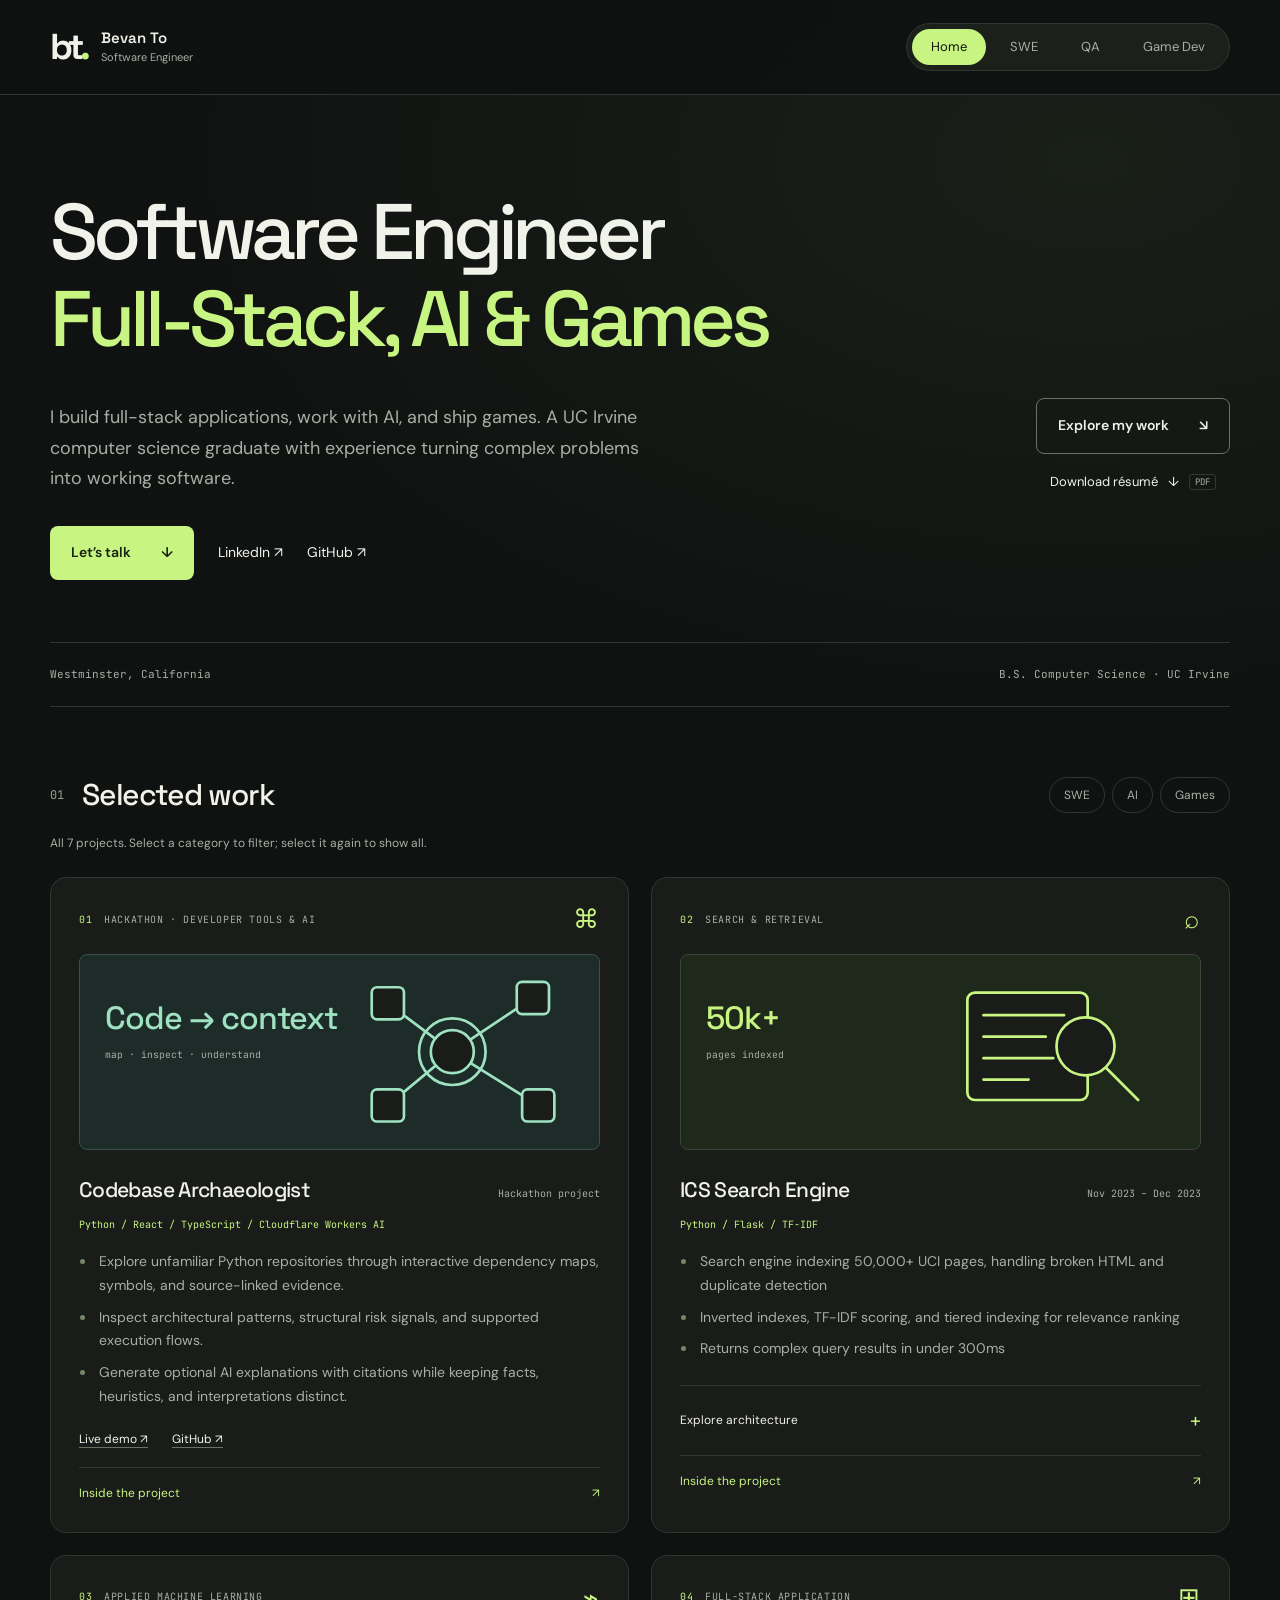
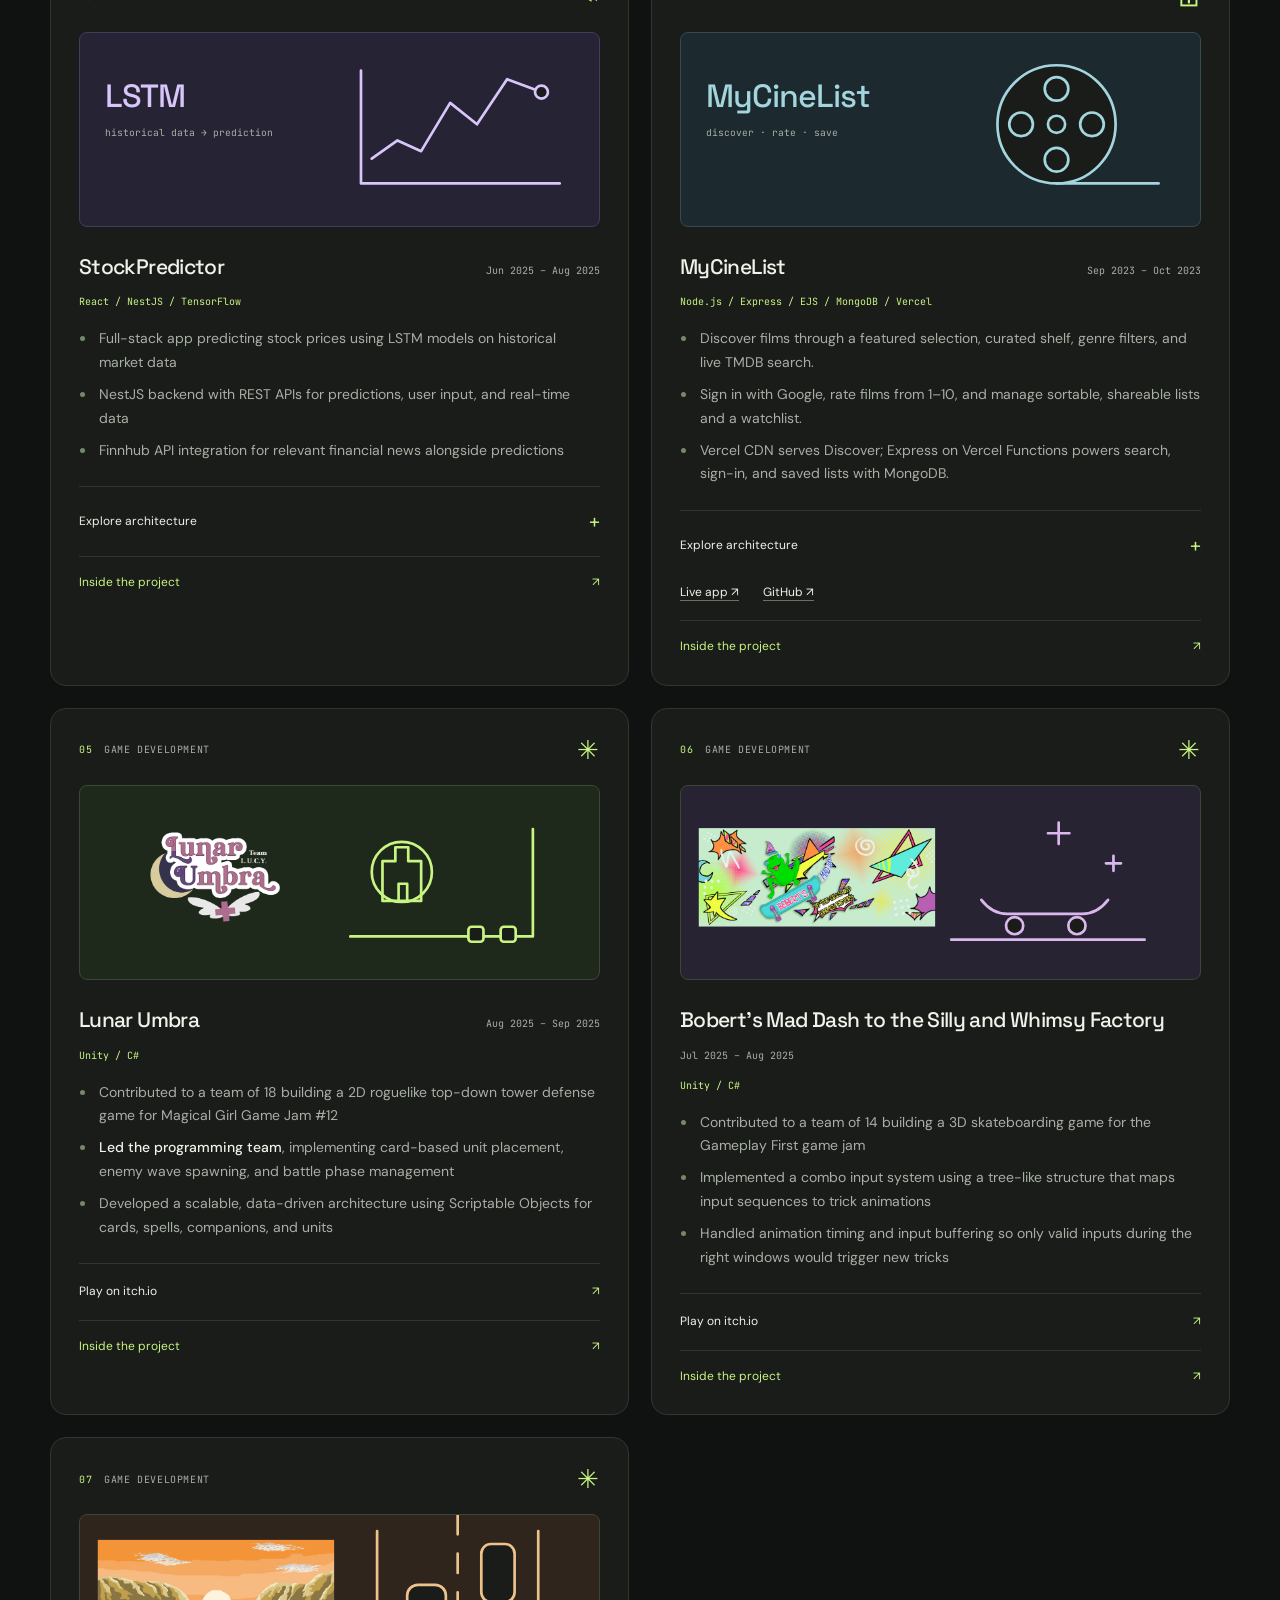
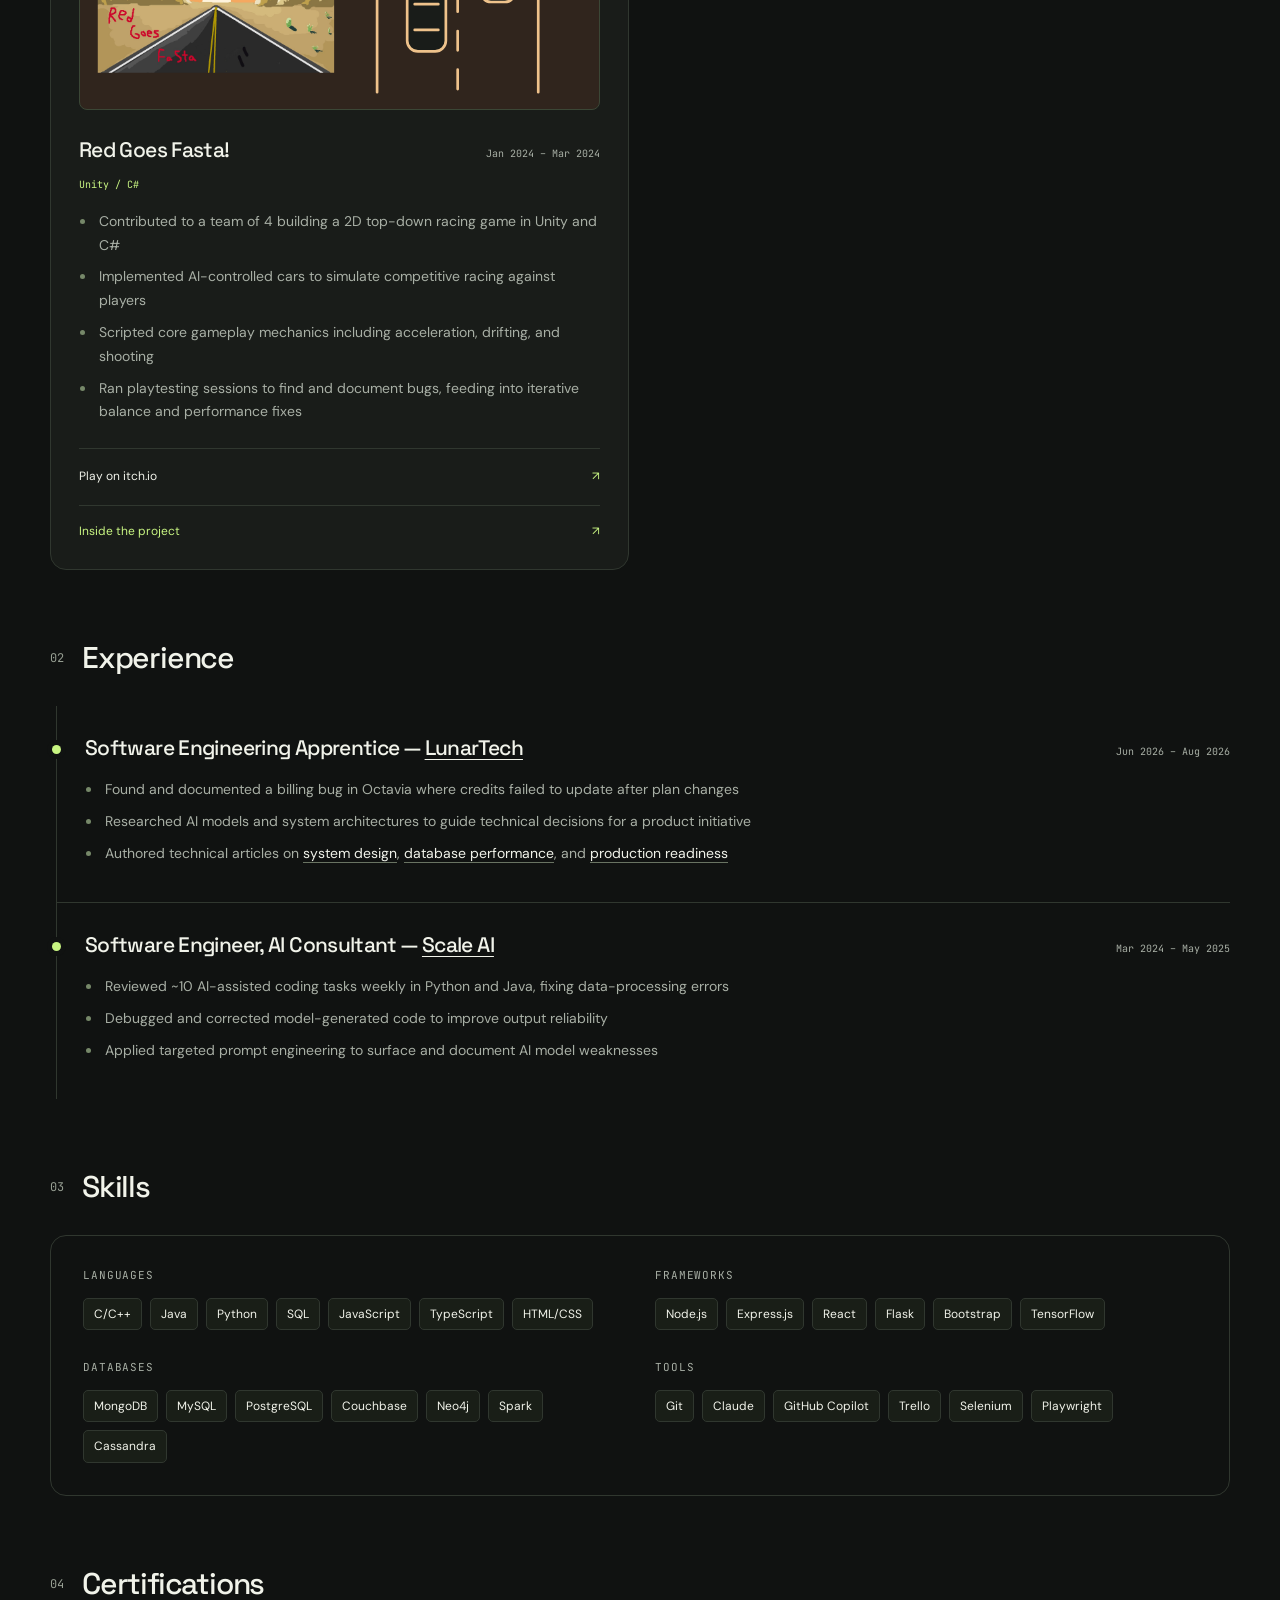
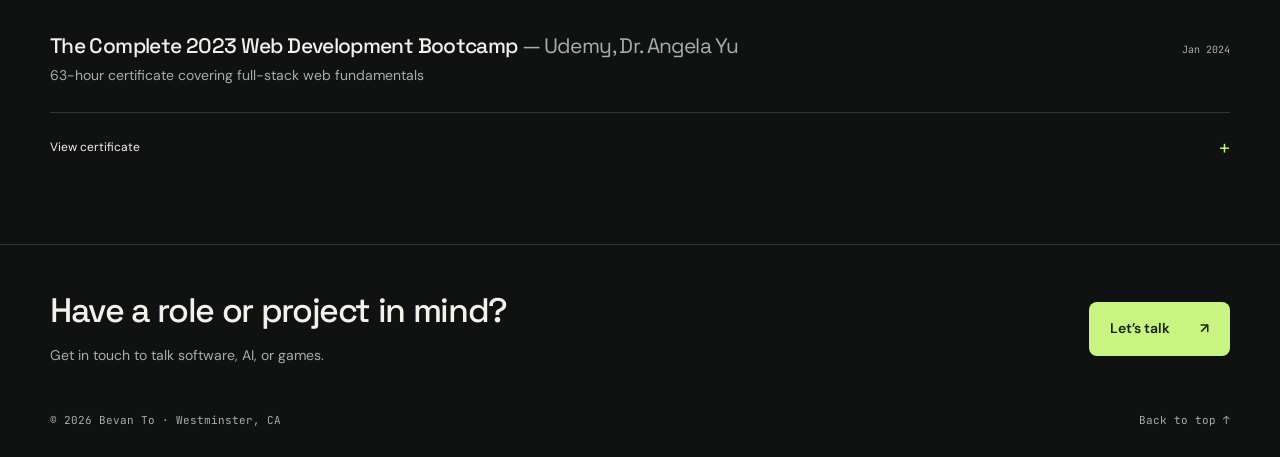
==== commit 30b19c82: "Merge pull request #9 from BeToVan1/codex/mycinelist-vercel-refresh Update MyCineList features and l" ====
--- a/index.html
+++ b/index.html
@@ -31,14 +31,14 @@
   <div class="hero-bottom"><p class="lede">I build full-stack applications, work with AI, and ship games. A UC Irvine computer science graduate with experience turning complex problems into working software.</p><div class="hero-actions"><a class="button secondary" href="#projects">Explore my work <span aria-hidden="true">↘</span></a><a class="resume-download" href="Bevan-To-Resume.pdf" download="">Download résumé <span aria-hidden="true">↓</span><span class="resume-format">PDF</span></a></div></div><div class="social-links" aria-label="Contact and social profiles"><a class="button primary" href="#contact">Let’s talk <span aria-hidden="true">↓</span></a><a href="https://www.linkedin.com/in/bevan-to-076206245/" target="_blank" rel="noopener">LinkedIn ↗</a><a href="https://github.com/betovan1" target="_blank" rel="noopener">GitHub ↗</a></div><div class="hero-meta"><span>Westminster, California</span><span>B.S. Computer Science · UC Irvine</span></div></section><section class="block wrap" id="projects">
     <div class="block-head"><span class="section-index" aria-hidden="true">01</span>
       <h2 class="block-title">Selected work</h2>
-    <div class="project-filters" role="group" aria-label="Filter projects" hidden=""><button type="button" class="filter" data-filter="swe" aria-pressed="false">SWE</button><button type="button" class="filter" data-filter="ai" aria-pressed="false">AI</button><button type="button" class="filter" data-filter="games" aria-pressed="false">Games</button></div></div><p class="filter-status" role="status" aria-live="polite">All 8 projects. Select a category to filter; select it again to show all.</p>
-
-    
-
-    
-
-    
-  <div class="project-grid"><div class="entry reveal project-card" id="trail-junction" data-category="swe ai"><div class="project-top"><span class="project-number">01</span><span>Hackathon · #BuildHybridAI 2026</span><span class="project-glyph" aria-hidden="true">↟</span></div><div class="project-visual custom-art trail"><svg viewBox="0 0 480 180" class="project-art" aria-hidden="true" focusable="false"><text x="22" y="69" class="art-title">Find your way.</text><text x="22" y="96" class="art-caption">save · read · explore</text><g class="art-scene"><path class="trail-contour" d="M252 140q-12-42 26-64t43-43q25-31 65-9t52 8M262 153q-8-36 31-57t39-45q24-26 55-6t54 6M284 157q-6-24 25-38t45-51q14-17 35-4t52 12"></path><path class="trail-route" pathLength="1" d="M290 143q60-5 44-43t48-58"></path><circle class="trail-position" cx="290" cy="143" r="6"></circle><g class="trail-sign"><path d="M386 38v70"></path><path d="M364 44h42l13 10-13 10h-42zM407 72h-39l-12 10 12 10h39z"></path></g></g></svg></div><div class="entry-head"><h3 class="entry-title"><a class="project-link" href="project-trail-junction.html">Trail Junction</a></h3><span class="entry-dates">Hackathon project</span></div><p class="project-stack">React / TypeScript / Firebase / Gemini / PWA</p><ul><li>Search U.S. trails, preview routes, and download maps for offline use.</li><li>Read sign photos with hybrid AI, then review destinations and highlight matching places or branches on a saved map.</li><li>Get trail recommendations and keep a photo journal with optional AI nature notes and account sync.</li></ul><div class="project-resources"><a href="https://trail-junction.web.app/" target="_blank" rel="noopener">Live app ↗</a><a href="https://github.com/BeToVan1/TrailJunction" target="_blank" rel="noopener">GitHub ↗</a></div><a class="case-study-link" href="project-trail-junction.html">Inside the project <span aria-hidden="true">↗</span></a></div><div class="entry reveal project-card" id="codebase-archaeologist" data-category="swe ai"><div class="project-top"><span class="project-number">02</span><span>Hackathon · Developer tools &amp; AI</span><span class="project-glyph" aria-hidden="true">⌘</span></div><div class="project-visual custom-art archaeology"><svg viewBox="0 0 480 180" class="project-art" aria-hidden="true" focusable="false"><text x="22" y="69" class="art-title">Code → context</text><text x="22" y="96" class="art-caption">map · inspect · understand</text><g class="art-scene"><g class="archaeology-edges"><path d="M285 45 345 90 420 40M345 90 285 140M345 90 425 140"></path></g><rect x="270" y="30" width="30" height="30" rx="5"></rect><rect x="405" y="25" width="30" height="30" rx="5"></rect><rect x="270" y="125" width="30" height="30" rx="5"></rect><rect x="410" y="125" width="30" height="30" rx="5"></rect><circle cx="345" cy="90" r="20"></circle><circle class="archaeology-scan" cx="345" cy="90" r="31"></circle></g></svg></div><div class="entry-head"><h3 class="entry-title"><a class="project-link" href="project-archaeologist.html">Codebase Archaeologist</a></h3><span class="entry-dates">Hackathon project</span></div><p class="project-stack">Python / React / TypeScript / Cloudflare Workers AI</p><ul><li>Explore unfamiliar Python repositories through interactive dependency maps, symbols, and source-linked evidence.</li><li>Inspect architectural patterns, structural risk signals, and supported execution flows.</li><li>Generate optional AI explanations with citations while keeping facts, heuristics, and interpretations distinct.</li></ul><div class="project-resources"><a href="https://python-codebase-archaeologist.bevanto49797.chatgpt.site/" target="_blank" rel="noopener">Live demo ↗</a><a href="https://github.com/BeToVan1/CodebaseArchaeologist" target="_blank" rel="noopener">GitHub ↗</a></div><a class="case-study-link" href="project-archaeologist.html">Inside the project <span aria-hidden="true">↗</span></a></div><div class="entry reveal project-card" data-category="swe" id="ics-search-engine"><div class="project-top"><span class="project-number">03</span><span>Search &amp; retrieval</span><span class="project-glyph" aria-hidden="true">⌕</span></div><div class="project-visual custom-art search"><svg viewBox="0 0 480 180" class="project-art" aria-hidden="true" focusable="false"><text x="22" y="69" class="art-title">50k+</text><text x="22" y="96" class="art-caption">pages indexed</text><g class="art-scene"><g class="search-docs"><rect x="265" y="35" width="112" height="100" rx="7"></rect><path d="M280 56h75M280 76h58M280 96h65M280 116h42"></path></g><g class="search-lens"><circle cx="375" cy="85" r="27"></circle><path d="m394 105 30 30"></path></g></g></svg></div>
+    <div class="project-filters" role="group" aria-label="Filter projects" hidden=""><button type="button" class="filter" data-filter="swe" aria-pressed="false">SWE</button><button type="button" class="filter" data-filter="ai" aria-pressed="false">AI</button><button type="button" class="filter" data-filter="games" aria-pressed="false">Games</button></div></div><p class="filter-status" role="status" aria-live="polite">All 7 projects. Select a category to filter; select it again to show all.</p>
+
+    
+
+    
+
+    
+  <div class="project-grid"><div class="entry reveal project-card" id="codebase-archaeologist" data-category="swe ai"><div class="project-top"><span class="project-number">01</span><span>Hackathon · Developer tools &amp; AI</span><span class="project-glyph" aria-hidden="true">⌘</span></div><div class="project-visual custom-art archaeology"><svg viewBox="0 0 480 180" class="project-art" aria-hidden="true" focusable="false"><text x="22" y="69" class="art-title">Code → context</text><text x="22" y="96" class="art-caption">map · inspect · understand</text><g class="art-scene"><g class="archaeology-edges"><path d="M285 45 345 90 420 40M345 90 285 140M345 90 425 140"></path></g><rect x="270" y="30" width="30" height="30" rx="5"></rect><rect x="405" y="25" width="30" height="30" rx="5"></rect><rect x="270" y="125" width="30" height="30" rx="5"></rect><rect x="410" y="125" width="30" height="30" rx="5"></rect><circle cx="345" cy="90" r="20"></circle><circle class="archaeology-scan" cx="345" cy="90" r="31"></circle></g></svg></div><div class="entry-head"><h3 class="entry-title"><a class="project-link" href="project-archaeologist.html">Codebase Archaeologist</a></h3><span class="entry-dates">Hackathon project</span></div><p class="project-stack">Python / React / TypeScript / Cloudflare Workers AI</p><ul><li>Explore unfamiliar Python repositories through interactive dependency maps, symbols, and source-linked evidence.</li><li>Inspect architectural patterns, structural risk signals, and supported execution flows.</li><li>Generate optional AI explanations with citations while keeping facts, heuristics, and interpretations distinct.</li></ul><div class="project-resources"><a href="https://python-codebase-archaeologist.bevanto49797.chatgpt.site/" target="_blank" rel="noopener">Live demo ↗</a><a href="https://github.com/BeToVan1/CodebaseArchaeologist" target="_blank" rel="noopener">GitHub ↗</a></div><a class="case-study-link" href="project-archaeologist.html">Inside the project <span aria-hidden="true">↗</span></a></div><div class="entry reveal project-card" data-category="swe" id="ics-search-engine"><div class="project-top"><span class="project-number">02</span><span>Search &amp; retrieval</span><span class="project-glyph" aria-hidden="true">⌕</span></div><div class="project-visual custom-art search"><svg viewBox="0 0 480 180" class="project-art" aria-hidden="true" focusable="false"><text x="22" y="69" class="art-title">50k+</text><text x="22" y="96" class="art-caption">pages indexed</text><g class="art-scene"><g class="search-docs"><rect x="265" y="35" width="112" height="100" rx="7"></rect><path d="M280 56h75M280 76h58M280 96h65M280 116h42"></path></g><g class="search-lens"><circle cx="375" cy="85" r="27"></circle><path d="m394 105 30 30"></path></g></g></svg></div>
       <div class="entry-head">
         <h3 class="entry-title"><a class="project-link" href="project-ics.html">ICS Search Engine</a></h3>
         <span class="entry-dates">Nov 2023 – Dec 2023</span>
@@ -86,7 +86,7 @@
     <text class="dg-sub" x="685" y="76" text-anchor="middle">results view</text>
   </svg>
 </div></details>
-    <a class="case-study-link" href="project-ics.html">Inside the project <span aria-hidden="true">↗</span></a></div><div class="entry reveal project-card" data-category="ai" id="stockpredictor"><div class="project-top"><span class="project-number">04</span><span>Applied machine learning</span><span class="project-glyph" aria-hidden="true">⌁</span></div><div class="project-visual custom-art prediction"><svg viewBox="0 0 480 180" class="project-art" aria-hidden="true" focusable="false"><text x="22" y="69" class="art-title">LSTM</text><text x="22" y="96" class="art-caption">historical data → prediction</text><g class="art-scene"><path class="chart-axis" d="M260 35v105h185"></path><path class="forecast-line" pathLength="1" d="m270 117 24-17 22 10 27-45 25 20 28-42 32 12"></path><circle class="forecast-point" cx="428" cy="55" r="6"></circle></g></svg></div>
+    <a class="case-study-link" href="project-ics.html">Inside the project <span aria-hidden="true">↗</span></a></div><div class="entry reveal project-card" data-category="ai" id="stockpredictor"><div class="project-top"><span class="project-number">03</span><span>Applied machine learning</span><span class="project-glyph" aria-hidden="true">⌁</span></div><div class="project-visual custom-art prediction"><svg viewBox="0 0 480 180" class="project-art" aria-hidden="true" focusable="false"><text x="22" y="69" class="art-title">LSTM</text><text x="22" y="96" class="art-caption">historical data → prediction</text><g class="art-scene"><path class="chart-axis" d="M260 35v105h185"></path><path class="forecast-line" pathLength="1" d="m270 117 24-17 22 10 27-45 25 20 28-42 32 12"></path><circle class="forecast-point" cx="428" cy="55" r="6"></circle></g></svg></div>
       <div class="entry-head">
         <h3 class="entry-title"><a class="project-link" href="project-stock.html">StockPredictor</a></h3>
         <span class="entry-dates">Jun 2025 – Aug 2025</span>
@@ -125,53 +125,14 @@
     <text class="dg-label" x="480" y="171" text-anchor="middle">Finnhub API</text>
   </svg>
 </div></details>
-    <a class="case-study-link" href="project-stock.html">Inside the project <span aria-hidden="true">↗</span></a></div><div class="entry reveal project-card" data-category="swe" id="mycinelist"><div class="project-top"><span class="project-number">05</span><span>Full-stack application</span><span class="project-glyph" aria-hidden="true">⊞</span></div><div class="project-visual custom-art cinema"><svg viewBox="0 0 480 180" class="project-art" aria-hidden="true" focusable="false"><text x="22" y="69" class="art-title">MyCineList</text><text x="22" y="96" class="art-caption">discover · rate · save</text><g class="art-scene"><g class="film-reel"><circle cx="348" cy="85" r="55"></circle><circle cx="348" cy="85" r="8"></circle><circle cx="348" cy="52" r="11"></circle><circle cx="381" cy="85" r="11"></circle><circle cx="348" cy="118" r="11"></circle><circle cx="315" cy="85" r="11"></circle></g><path d="M348 140h95"></path></g></svg></div>
+    <a class="case-study-link" href="project-stock.html">Inside the project <span aria-hidden="true">↗</span></a></div><div class="entry reveal project-card" data-category="swe" id="mycinelist"><div class="project-top"><span class="project-number">04</span><span>Full-stack application</span><span class="project-glyph" aria-hidden="true">⊞</span></div><div class="project-visual custom-art cinema"><svg viewBox="0 0 480 180" class="project-art" aria-hidden="true" focusable="false"><text x="22" y="69" class="art-title">MyCineList</text><text x="22" y="96" class="art-caption">discover · rate · save</text><g class="art-scene"><g class="film-reel"><circle cx="348" cy="85" r="55"></circle><circle cx="348" cy="85" r="8"></circle><circle cx="348" cy="52" r="11"></circle><circle cx="381" cy="85" r="11"></circle><circle cx="348" cy="118" r="11"></circle><circle cx="315" cy="85" r="11"></circle></g><path d="M348 140h95"></path></g></svg></div>
       <div class="entry-head">
         <h3 class="entry-title"><a class="project-link" href="project-cine.html">MyCineList</a></h3>
         <span class="entry-dates">Sep 2023 – Oct 2023</span>
       </div>
-      <p class="project-stack">Node.js / Express / MongoDB</p><ul>
-        <li>Full-stack app for rating movies and managing personal watchlists</li>
-        <li>User authentication via Google OAuth</li>
-        <li>MongoDB for user data, MovieDB API for movie details</li>
-      </ul>
-      <details class="architecture"><summary>Explore architecture <span aria-hidden="true">+</span></summary><div class="diagram-wrap">
-  <div class="diagram-label">System overview</div>
-  <svg viewBox="0 0 720 130" xmlns="http://www.w3.org/2000/svg" role="img" aria-label="Architecture: frontend authenticates via Google OAuth, then talks to Express backend, which reads and writes MongoDB and calls the MovieDB API">
-    <defs>
-      <marker id="arrow-cine" markerWidth="8" markerHeight="8" refX="6" refY="3" orient="auto">
-        <path d="M0,0 L6,3 L0,6 Z" fill="#8A929B"></path>
-      </marker>
-    </defs>
-
-    <rect class="dg-box" x="10" y="38" width="130" height="54" rx="2"></rect>
-    <text class="dg-label" x="75" y="60" text-anchor="middle">Frontend</text>
-    <text class="dg-sub" x="75" y="76" text-anchor="middle">ratings + lists</text>
-
-    <line class="dg-arrow" x1="140" y1="65" x2="158" y2="65" marker-end="url(#arrow-cine)"></line>
-
-    <rect class="dg-box dg-key" x="160" y="28" width="150" height="74" rx="2"></rect>
-    <text class="dg-label" x="235" y="58" text-anchor="middle">Google OAuth</text>
-    <text class="dg-sub" x="235" y="74" text-anchor="middle">user</text>
-    <text class="dg-sub" x="235" y="88" text-anchor="middle">authentication</text>
-
-    <line class="dg-arrow" x1="310" y1="65" x2="328" y2="65" marker-end="url(#arrow-cine)"></line>
-
-    <rect class="dg-box" x="330" y="38" width="140" height="54" rx="2"></rect>
-    <text class="dg-label" x="400" y="60" text-anchor="middle">Express Backend</text>
-    <text class="dg-sub" x="400" y="76" text-anchor="middle">API layer</text>
-
-    <line class="dg-arrow" x1="470" y1="55" x2="488" y2="45" marker-end="url(#arrow-cine)"></line>
-    <line class="dg-arrow" x1="470" y1="75" x2="488" y2="85" marker-end="url(#arrow-cine)"></line>
-
-    <rect class="dg-box" x="490" y="20" width="120" height="40" rx="2"></rect>
-    <text class="dg-label" x="550" y="44" text-anchor="middle">MongoDB</text>
-
-    <rect class="dg-box" x="490" y="70" width="220" height="40" rx="2"></rect>
-    <text class="dg-label" x="600" y="94" text-anchor="middle">MovieDB API</text>
-  </svg>
-</div></details>
-    <a class="case-study-link" href="project-cine.html">Inside the project <span aria-hidden="true">↗</span></a></div><div class="entry reveal project-card" data-category="games" id="lunar-umbra"><div class="project-top"><span class="project-number">06</span><span>Game development</span><span class="project-glyph" aria-hidden="true">✳</span></div><div class="project-visual custom-art tower"><svg viewBox="0 0 480 180" class="project-art" aria-hidden="true" focusable="false"><image href="cover-lunarumbra.png" x="15" y="20" width="220" height="130" preserveAspectRatio="xMidYMid meet"></image><g class="art-scene"><path class="enemy-path" d="M250 140h170V40"></path><g class="tower-unit"><path d="M280 107V70h12V57h12v13h12v37z"></path><path d="M295 107V91h8v16"></path></g><circle class="tower-pulse" cx="298" cy="80" r="28"></circle><g class="enemy-wave"><rect x="360" y="131" width="14" height="14" rx="3"></rect><rect x="390" y="131" width="14" height="14" rx="3"></rect></g></g></svg></div>
+      <p class="project-stack">Node.js / Express / EJS / MongoDB / Vercel</p><ul><li>Discover films through a featured selection, curated shelf, genre filters, and live TMDB search.</li><li>Sign in with Google, rate films from 1–10, and manage sortable, shareable lists and a watchlist.</li><li>Vercel CDN serves Discover; Express on Vercel Functions powers search, sign-in, and saved lists with MongoDB.</li></ul>
+      <details class="architecture"><summary>Explore architecture <span aria-hidden="true">+</span></summary><div class="diagram-wrap"><div class="diagram-label">Vercel deployment</div><svg viewBox="0 0 760 200" role="img" aria-label="Vercel CDN serves Discover to the browser. Search, authentication and lists use Express on Vercel Functions, connected to TMDB, Google OAuth and MongoDB."><g class="dg-arrow"><path d="M160 100H215M385 100H435M605 100H650M520 75V55M520 125V145"></path></g><rect class="dg-box" x="10" y="75" width="150" height="50" rx="5"></rect><text class="dg-label" x="85" y="97" text-anchor="middle">Vercel CDN</text><text class="dg-sub" x="85" y="113" text-anchor="middle">Static Discover</text><rect class="dg-box" x="215" y="75" width="170" height="50" rx="5"></rect><text class="dg-label" x="300" y="97" text-anchor="middle">Browser</text><text class="dg-sub" x="300" y="113" text-anchor="middle">Discovery, ratings, lists</text><rect class="dg-box dg-key" x="435" y="75" width="170" height="50" rx="5"></rect><text class="dg-label" x="520" y="97" text-anchor="middle">Vercel Functions</text><text class="dg-sub" x="520" y="113" text-anchor="middle">Node.js / Express</text><rect class="dg-box" x="650" y="75" width="100" height="50" rx="5"></rect><text class="dg-label" x="700" y="104" text-anchor="middle">MongoDB</text><rect class="dg-box" x="455" y="10" width="130" height="45" rx="5"></rect><text class="dg-label" x="520" y="37" text-anchor="middle">TMDB API</text><rect class="dg-box" x="455" y="145" width="130" height="45" rx="5"></rect><text class="dg-label" x="520" y="172" text-anchor="middle">Google OAuth</text></svg></div></details>
+    <div class="project-resources"><a href="https://mycinelist-cyan.vercel.app/" target="_blank" rel="noopener">Live app ↗</a><a href="https://github.com/BeToVan1/MyCineList" target="_blank" rel="noopener">GitHub ↗</a></div><a class="case-study-link" href="project-cine.html">Inside the project <span aria-hidden="true">↗</span></a></div><div class="entry reveal project-card" data-category="games" id="lunar-umbra"><div class="project-top"><span class="project-number">05</span><span>Game development</span><span class="project-glyph" aria-hidden="true">✳</span></div><div class="project-visual custom-art tower"><svg viewBox="0 0 480 180" class="project-art" aria-hidden="true" focusable="false"><image href="cover-lunarumbra.png" x="15" y="20" width="220" height="130" preserveAspectRatio="xMidYMid meet"></image><g class="art-scene"><path class="enemy-path" d="M250 140h170V40"></path><g class="tower-unit"><path d="M280 107V70h12V57h12v13h12v37z"></path><path d="M295 107V91h8v16"></path></g><circle class="tower-pulse" cx="298" cy="80" r="28"></circle><g class="enemy-wave"><rect x="360" y="131" width="14" height="14" rx="3"></rect><rect x="390" y="131" width="14" height="14" rx="3"></rect></g></g></svg></div>
       
       
       <div class="entry-head">
@@ -183,7 +144,7 @@
         <li><span class="mark">Led the programming team</span>, implementing card-based unit placement, enemy wave spawning, and battle phase management</li>
         <li>Developed a scalable, data-driven architecture using Scriptable Objects for cards, spells, companions, and units</li>
       </ul>
-    <a class="game-play" href="https://6oymilk.itch.io/lunar-umbra" target="_blank" rel="noopener">Play on itch.io <span aria-hidden="true">↗</span></a><a class="case-study-link" href="project-lunar.html">Inside the project <span aria-hidden="true">↗</span></a></div><div class="entry reveal project-card" data-category="games" id="boberts-mad-dash"><div class="project-top"><span class="project-number">07</span><span>Game development</span><span class="project-glyph" aria-hidden="true">✳</span></div><div class="project-visual custom-art skate"><svg viewBox="0 0 480 180" class="project-art" aria-hidden="true" focusable="false"><image href="cover-bobert.jpg" x="15" y="20" width="220" height="130" preserveAspectRatio="xMidYMid meet"></image><g class="art-scene"><path class="skate-ground" d="M250 143h180"></path><g class="skate-board"><path d="M278 106q10 13 24 13h70q14 0 24-13"></path><circle cx="309" cy="130" r="8"></circle><circle cx="367" cy="130" r="8"></circle></g><g class="combo-spark"><path d="M350 34v20M340 44h20M401 65v14M394 72h14"></path></g></g></svg></div>
+    <a class="game-play" href="https://6oymilk.itch.io/lunar-umbra" target="_blank" rel="noopener">Play on itch.io <span aria-hidden="true">↗</span></a><a class="case-study-link" href="project-lunar.html">Inside the project <span aria-hidden="true">↗</span></a></div><div class="entry reveal project-card" data-category="games" id="boberts-mad-dash"><div class="project-top"><span class="project-number">06</span><span>Game development</span><span class="project-glyph" aria-hidden="true">✳</span></div><div class="project-visual custom-art skate"><svg viewBox="0 0 480 180" class="project-art" aria-hidden="true" focusable="false"><image href="cover-bobert.jpg" x="15" y="20" width="220" height="130" preserveAspectRatio="xMidYMid meet"></image><g class="art-scene"><path class="skate-ground" d="M250 143h180"></path><g class="skate-board"><path d="M278 106q10 13 24 13h70q14 0 24-13"></path><circle cx="309" cy="130" r="8"></circle><circle cx="367" cy="130" r="8"></circle></g><g class="combo-spark"><path d="M350 34v20M340 44h20M401 65v14M394 72h14"></path></g></g></svg></div>
       
       <div class="entry-head">
         <h3 class="entry-title"><a class="project-link" href="project-bobert.html">Bobert’s Mad Dash to the Silly and Whimsy Factory</a></h3>
@@ -194,7 +155,7 @@
         <li>Implemented a combo input system using a tree-like structure that maps input sequences to trick animations</li>
         <li>Handled animation timing and input buffering so only valid inputs during the right windows would trigger new tricks</li>
       </ul>
-    <a class="game-play" href="https://frenchfrys.itch.io/boberts-mad-dash-to-the-silly-and-whimsy-factory" target="_blank" rel="noopener">Play on itch.io <span aria-hidden="true">↗</span></a><a class="case-study-link" href="project-bobert.html">Inside the project <span aria-hidden="true">↗</span></a></div><div class="entry reveal project-card" data-category="games" id="red-goes-fasta"><div class="project-top"><span class="project-number">08</span><span>Game development</span><span class="project-glyph" aria-hidden="true">✳</span></div><div class="project-visual custom-art race"><svg viewBox="0 0 480 180" class="project-art" aria-hidden="true" focusable="false"><image href="cover-redgoesfasta.jpg" x="15" y="20" width="220" height="130" preserveAspectRatio="xMidYMid meet"></image><g class="art-scene"><path class="race-road" d="M275 15v150M425 15v150"></path><path class="road-dashes" d="M350 0v180"></path><g class="race-car"><rect x="303" y="65" width="36" height="62" rx="10"></rect><path d="M310 83h22M310 107h22"></path></g><g class="rival-car"><rect x="372" y="27" width="31" height="54" rx="9"></rect></g></g></svg></div>
+    <a class="game-play" href="https://frenchfrys.itch.io/boberts-mad-dash-to-the-silly-and-whimsy-factory" target="_blank" rel="noopener">Play on itch.io <span aria-hidden="true">↗</span></a><a class="case-study-link" href="project-bobert.html">Inside the project <span aria-hidden="true">↗</span></a></div><div class="entry reveal project-card" data-category="games" id="red-goes-fasta"><div class="project-top"><span class="project-number">07</span><span>Game development</span><span class="project-glyph" aria-hidden="true">✳</span></div><div class="project-visual custom-art race"><svg viewBox="0 0 480 180" class="project-art" aria-hidden="true" focusable="false"><image href="cover-redgoesfasta.jpg" x="15" y="20" width="220" height="130" preserveAspectRatio="xMidYMid meet"></image><g class="art-scene"><path class="race-road" d="M275 15v150M425 15v150"></path><path class="road-dashes" d="M350 0v180"></path><g class="race-car"><rect x="303" y="65" width="36" height="62" rx="10"></rect><path d="M310 83h22M310 107h22"></path></g><g class="rival-car"><rect x="372" y="27" width="31" height="54" rx="9"></rect></g></g></svg></div>
       
       <div class="entry-head">
         <h3 class="entry-title"><a class="project-link" href="project-red.html">Red Goes Fasta!</a></h3>
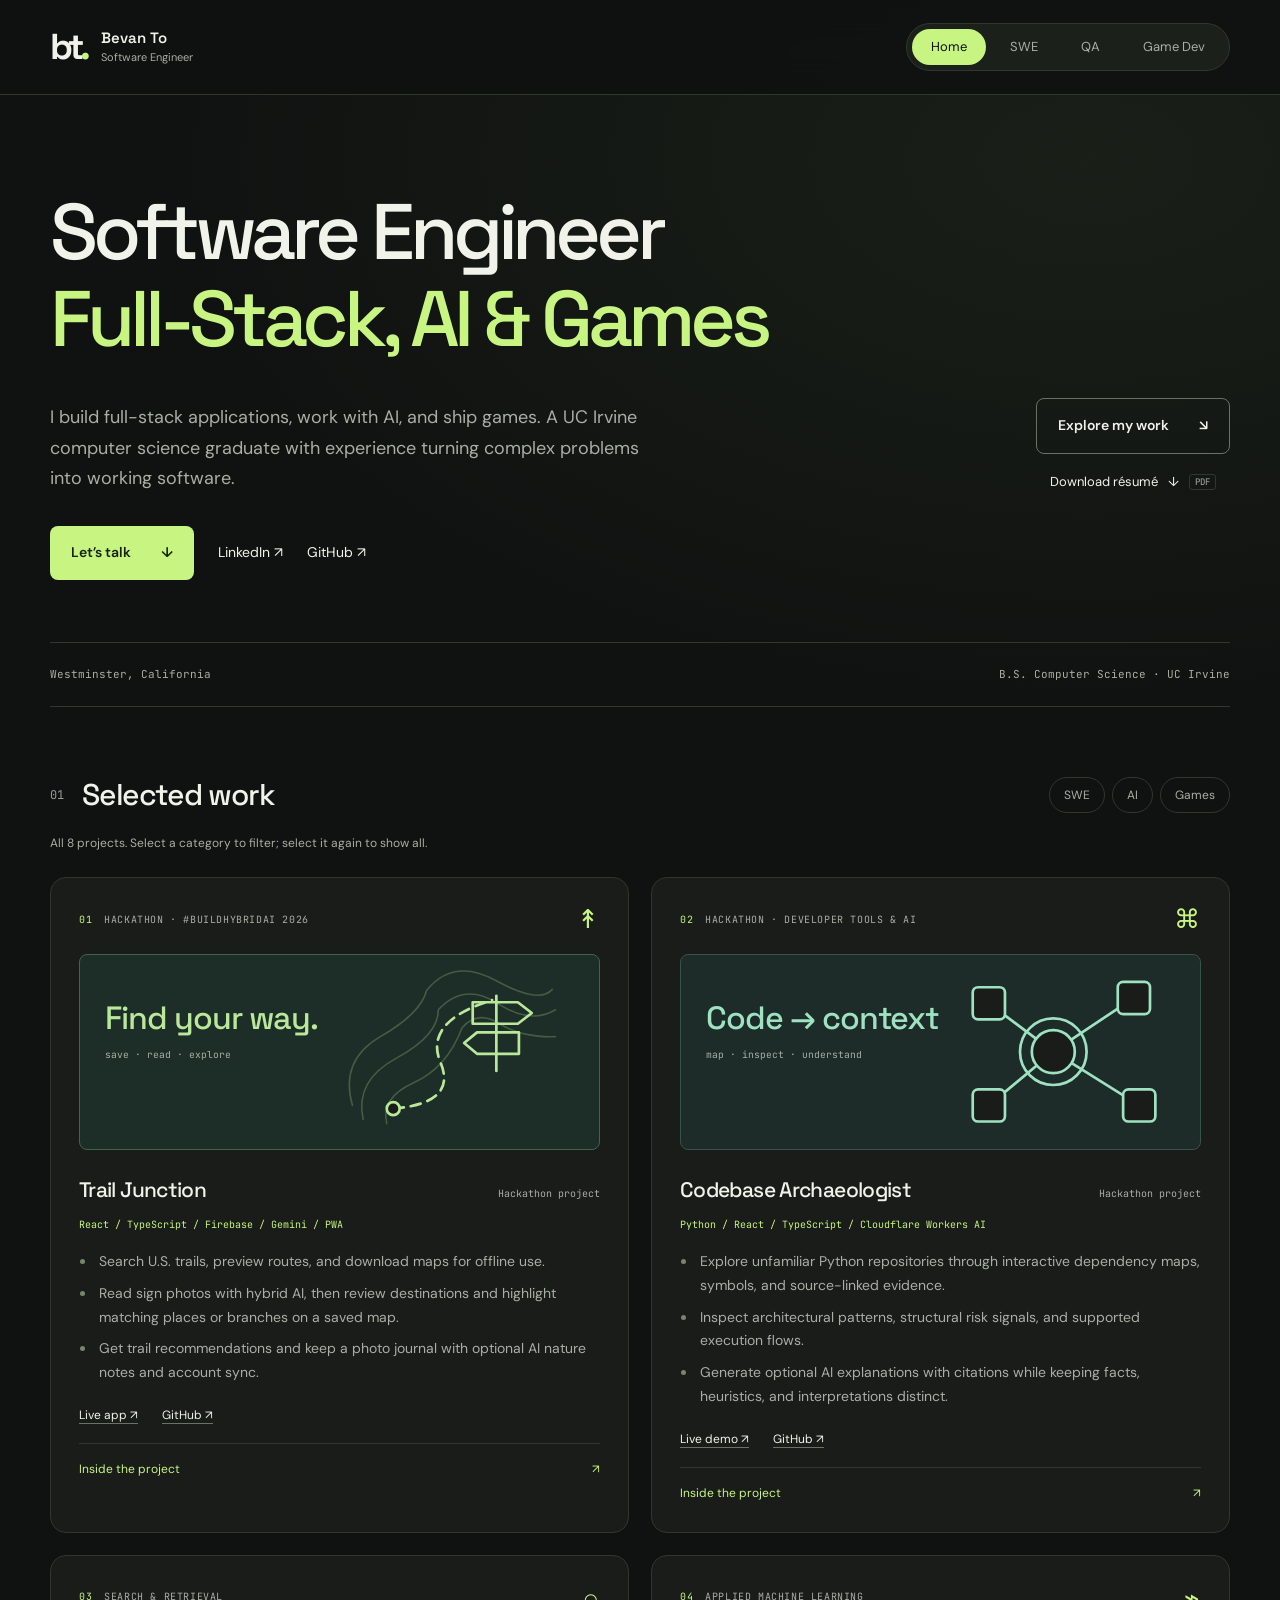
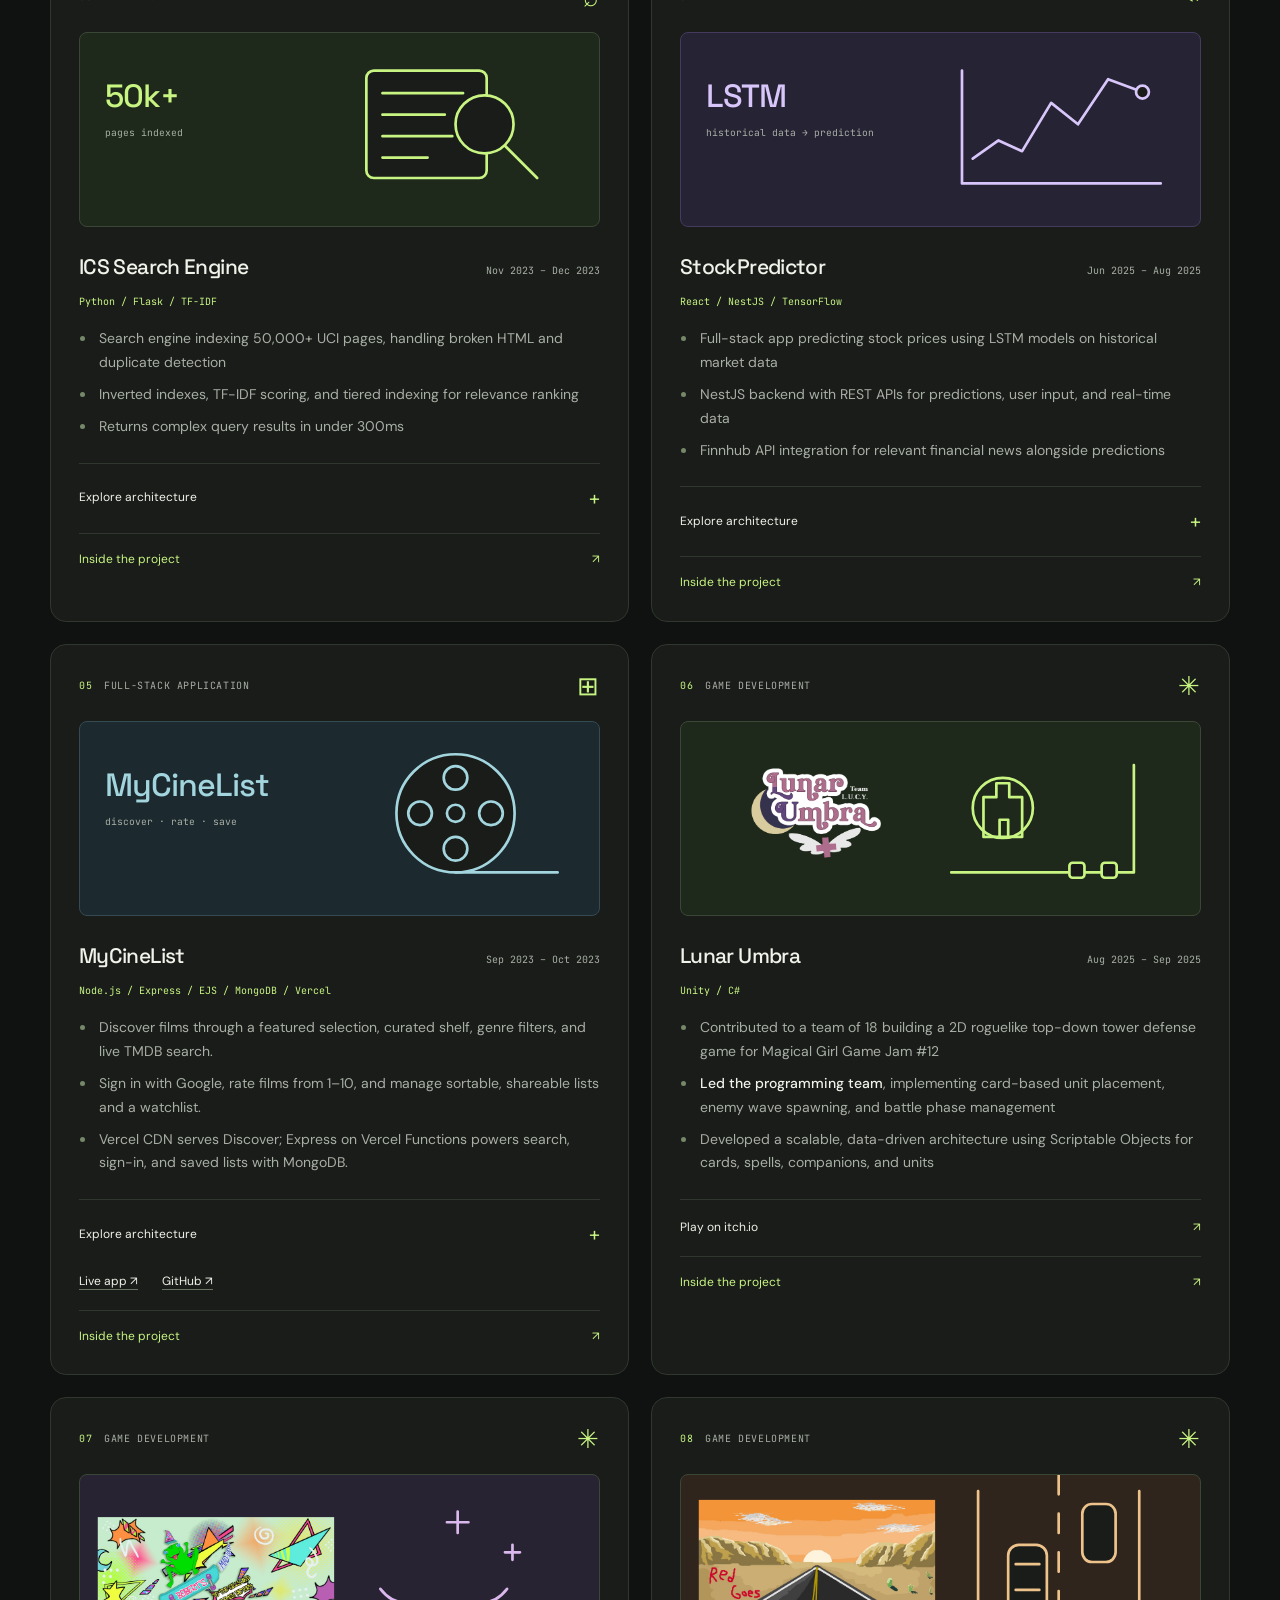
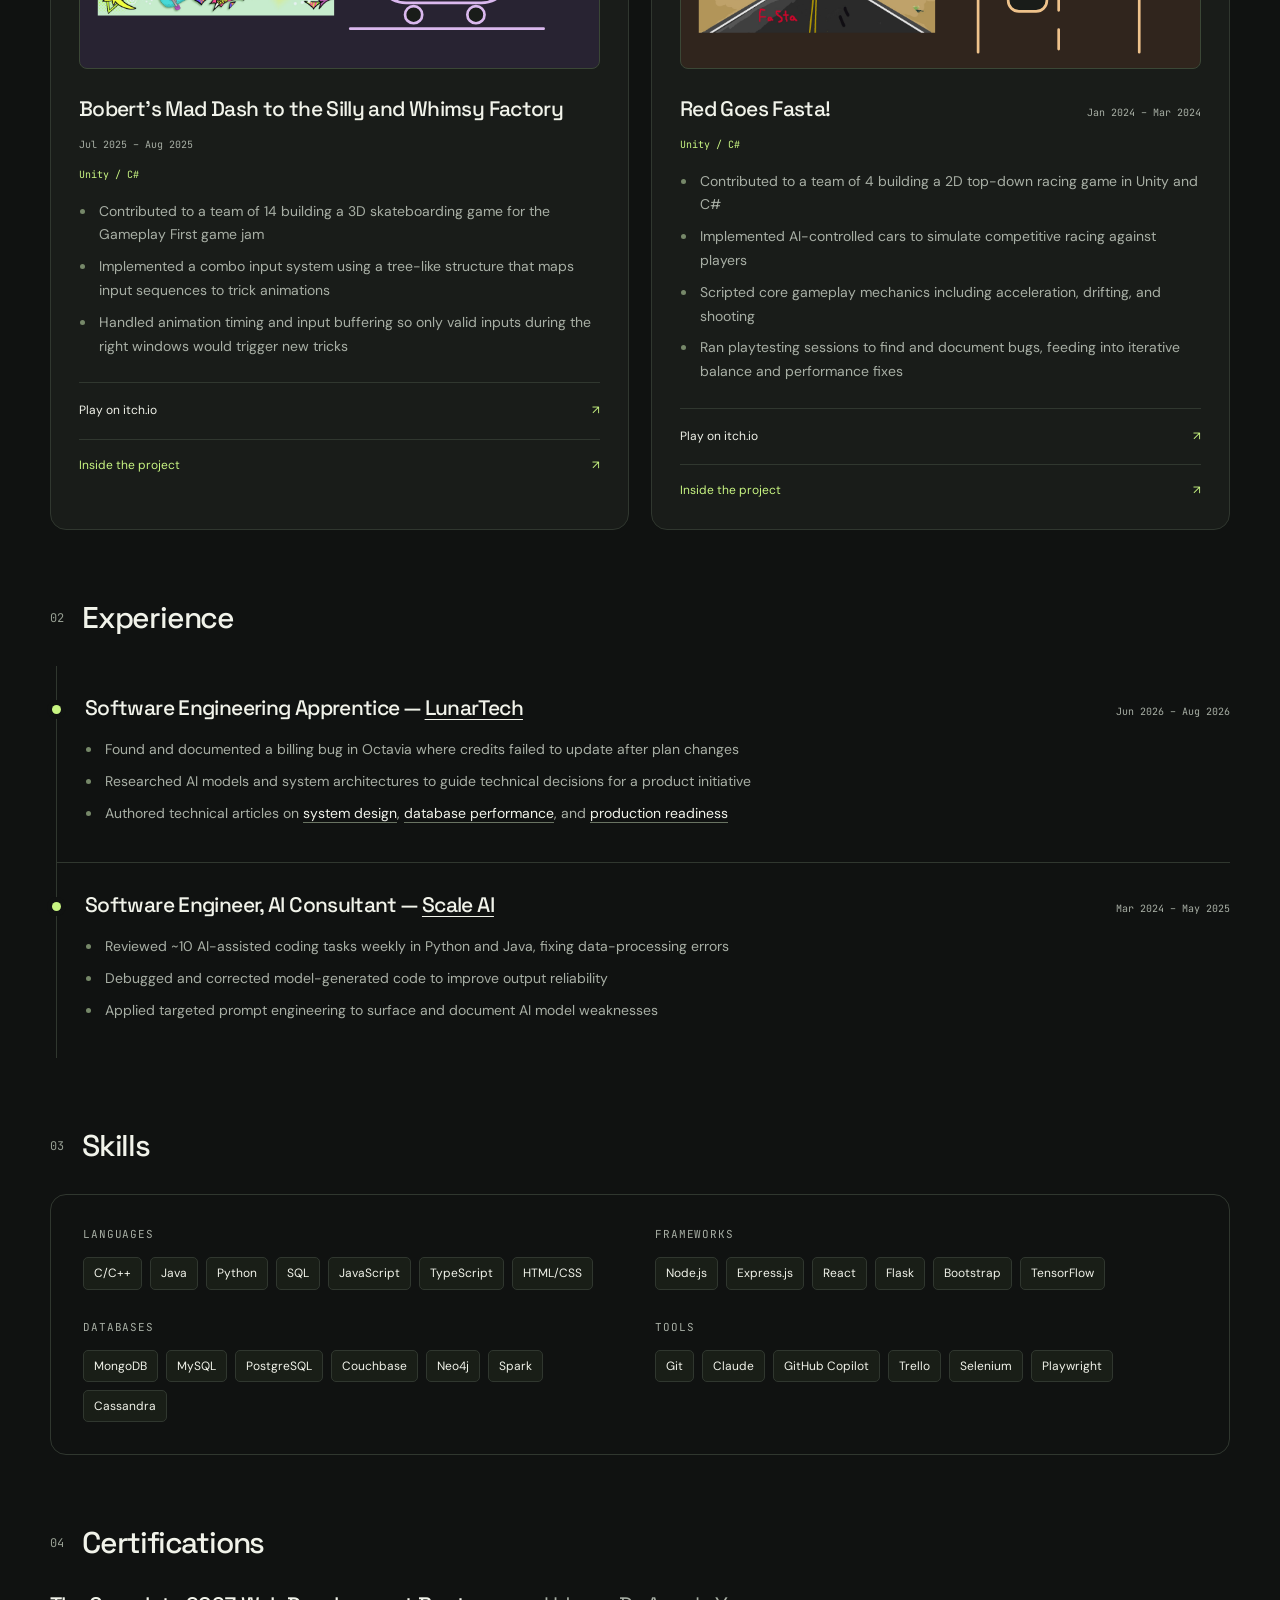
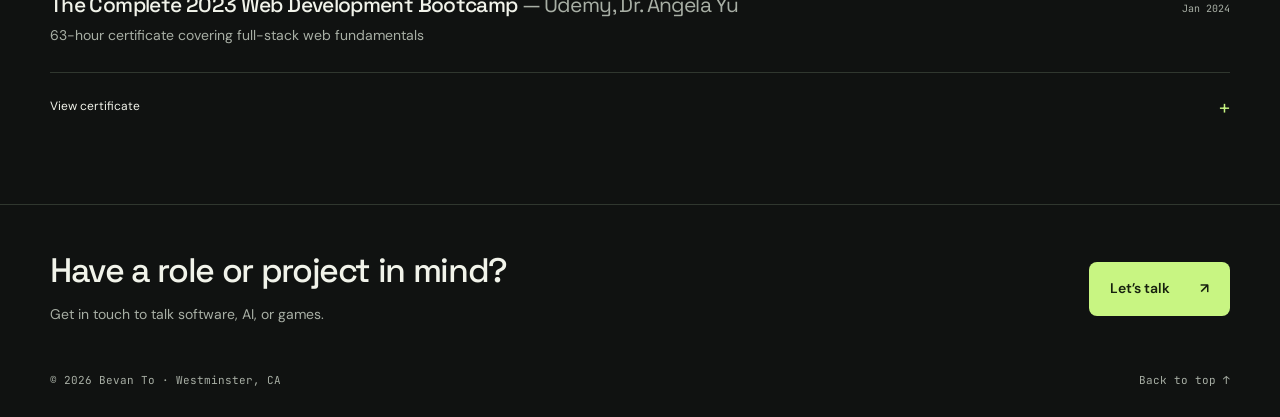
==== commit a6461103: "Merge main and preserve MyCineList updates alongside Trail Junction" ====
--- a/index.html
+++ b/index.html
@@ -31,14 +31,14 @@
   <div class="hero-bottom"><p class="lede">I build full-stack applications, work with AI, and ship games. A UC Irvine computer science graduate with experience turning complex problems into working software.</p><div class="hero-actions"><a class="button secondary" href="#projects">Explore my work <span aria-hidden="true">↘</span></a><a class="resume-download" href="Bevan-To-Resume.pdf" download="">Download résumé <span aria-hidden="true">↓</span><span class="resume-format">PDF</span></a></div></div><div class="social-links" aria-label="Contact and social profiles"><a class="button primary" href="#contact">Let’s talk <span aria-hidden="true">↓</span></a><a href="https://www.linkedin.com/in/bevan-to-076206245/" target="_blank" rel="noopener">LinkedIn ↗</a><a href="https://github.com/betovan1" target="_blank" rel="noopener">GitHub ↗</a></div><div class="hero-meta"><span>Westminster, California</span><span>B.S. Computer Science · UC Irvine</span></div></section><section class="block wrap" id="projects">
     <div class="block-head"><span class="section-index" aria-hidden="true">01</span>
       <h2 class="block-title">Selected work</h2>
-    <div class="project-filters" role="group" aria-label="Filter projects" hidden=""><button type="button" class="filter" data-filter="swe" aria-pressed="false">SWE</button><button type="button" class="filter" data-filter="ai" aria-pressed="false">AI</button><button type="button" class="filter" data-filter="games" aria-pressed="false">Games</button></div></div><p class="filter-status" role="status" aria-live="polite">All 7 projects. Select a category to filter; select it again to show all.</p>
-
-    
-
-    
-
-    
-  <div class="project-grid"><div class="entry reveal project-card" id="codebase-archaeologist" data-category="swe ai"><div class="project-top"><span class="project-number">01</span><span>Hackathon · Developer tools &amp; AI</span><span class="project-glyph" aria-hidden="true">⌘</span></div><div class="project-visual custom-art archaeology"><svg viewBox="0 0 480 180" class="project-art" aria-hidden="true" focusable="false"><text x="22" y="69" class="art-title">Code → context</text><text x="22" y="96" class="art-caption">map · inspect · understand</text><g class="art-scene"><g class="archaeology-edges"><path d="M285 45 345 90 420 40M345 90 285 140M345 90 425 140"></path></g><rect x="270" y="30" width="30" height="30" rx="5"></rect><rect x="405" y="25" width="30" height="30" rx="5"></rect><rect x="270" y="125" width="30" height="30" rx="5"></rect><rect x="410" y="125" width="30" height="30" rx="5"></rect><circle cx="345" cy="90" r="20"></circle><circle class="archaeology-scan" cx="345" cy="90" r="31"></circle></g></svg></div><div class="entry-head"><h3 class="entry-title"><a class="project-link" href="project-archaeologist.html">Codebase Archaeologist</a></h3><span class="entry-dates">Hackathon project</span></div><p class="project-stack">Python / React / TypeScript / Cloudflare Workers AI</p><ul><li>Explore unfamiliar Python repositories through interactive dependency maps, symbols, and source-linked evidence.</li><li>Inspect architectural patterns, structural risk signals, and supported execution flows.</li><li>Generate optional AI explanations with citations while keeping facts, heuristics, and interpretations distinct.</li></ul><div class="project-resources"><a href="https://python-codebase-archaeologist.bevanto49797.chatgpt.site/" target="_blank" rel="noopener">Live demo ↗</a><a href="https://github.com/BeToVan1/CodebaseArchaeologist" target="_blank" rel="noopener">GitHub ↗</a></div><a class="case-study-link" href="project-archaeologist.html">Inside the project <span aria-hidden="true">↗</span></a></div><div class="entry reveal project-card" data-category="swe" id="ics-search-engine"><div class="project-top"><span class="project-number">02</span><span>Search &amp; retrieval</span><span class="project-glyph" aria-hidden="true">⌕</span></div><div class="project-visual custom-art search"><svg viewBox="0 0 480 180" class="project-art" aria-hidden="true" focusable="false"><text x="22" y="69" class="art-title">50k+</text><text x="22" y="96" class="art-caption">pages indexed</text><g class="art-scene"><g class="search-docs"><rect x="265" y="35" width="112" height="100" rx="7"></rect><path d="M280 56h75M280 76h58M280 96h65M280 116h42"></path></g><g class="search-lens"><circle cx="375" cy="85" r="27"></circle><path d="m394 105 30 30"></path></g></g></svg></div>
+    <div class="project-filters" role="group" aria-label="Filter projects" hidden=""><button type="button" class="filter" data-filter="swe" aria-pressed="false">SWE</button><button type="button" class="filter" data-filter="ai" aria-pressed="false">AI</button><button type="button" class="filter" data-filter="games" aria-pressed="false">Games</button></div></div><p class="filter-status" role="status" aria-live="polite">All 8 projects. Select a category to filter; select it again to show all.</p>
+
+    
+
+    
+
+    
+  <div class="project-grid"><div class="entry reveal project-card" id="trail-junction" data-category="swe ai"><div class="project-top"><span class="project-number">01</span><span>Hackathon · #BuildHybridAI 2026</span><span class="project-glyph" aria-hidden="true">↟</span></div><div class="project-visual custom-art trail"><svg viewBox="0 0 480 180" class="project-art" aria-hidden="true" focusable="false"><text x="22" y="69" class="art-title">Find your way.</text><text x="22" y="96" class="art-caption">save · read · explore</text><g class="art-scene"><path class="trail-contour" d="M252 140q-12-42 26-64t43-43q25-31 65-9t52 8M262 153q-8-36 31-57t39-45q24-26 55-6t54 6M284 157q-6-24 25-38t45-51q14-17 35-4t52 12"></path><path class="trail-route" pathLength="1" d="M290 143q60-5 44-43t48-58"></path><circle class="trail-position" cx="290" cy="143" r="6"></circle><g class="trail-sign"><path d="M386 38v70"></path><path d="M364 44h42l13 10-13 10h-42zM407 72h-39l-12 10 12 10h39z"></path></g></g></svg></div><div class="entry-head"><h3 class="entry-title"><a class="project-link" href="project-trail-junction.html">Trail Junction</a></h3><span class="entry-dates">Hackathon project</span></div><p class="project-stack">React / TypeScript / Firebase / Gemini / PWA</p><ul><li>Search U.S. trails, preview routes, and download maps for offline use.</li><li>Read sign photos with hybrid AI, then review destinations and highlight matching places or branches on a saved map.</li><li>Get trail recommendations and keep a photo journal with optional AI nature notes and account sync.</li></ul><div class="project-resources"><a href="https://trail-junction.web.app/" target="_blank" rel="noopener">Live app ↗</a><a href="https://github.com/BeToVan1/TrailJunction" target="_blank" rel="noopener">GitHub ↗</a></div><a class="case-study-link" href="project-trail-junction.html">Inside the project <span aria-hidden="true">↗</span></a></div><div class="entry reveal project-card" id="codebase-archaeologist" data-category="swe ai"><div class="project-top"><span class="project-number">02</span><span>Hackathon · Developer tools &amp; AI</span><span class="project-glyph" aria-hidden="true">⌘</span></div><div class="project-visual custom-art archaeology"><svg viewBox="0 0 480 180" class="project-art" aria-hidden="true" focusable="false"><text x="22" y="69" class="art-title">Code → context</text><text x="22" y="96" class="art-caption">map · inspect · understand</text><g class="art-scene"><g class="archaeology-edges"><path d="M285 45 345 90 420 40M345 90 285 140M345 90 425 140"></path></g><rect x="270" y="30" width="30" height="30" rx="5"></rect><rect x="405" y="25" width="30" height="30" rx="5"></rect><rect x="270" y="125" width="30" height="30" rx="5"></rect><rect x="410" y="125" width="30" height="30" rx="5"></rect><circle cx="345" cy="90" r="20"></circle><circle class="archaeology-scan" cx="345" cy="90" r="31"></circle></g></svg></div><div class="entry-head"><h3 class="entry-title"><a class="project-link" href="project-archaeologist.html">Codebase Archaeologist</a></h3><span class="entry-dates">Hackathon project</span></div><p class="project-stack">Python / React / TypeScript / Cloudflare Workers AI</p><ul><li>Explore unfamiliar Python repositories through interactive dependency maps, symbols, and source-linked evidence.</li><li>Inspect architectural patterns, structural risk signals, and supported execution flows.</li><li>Generate optional AI explanations with citations while keeping facts, heuristics, and interpretations distinct.</li></ul><div class="project-resources"><a href="https://python-codebase-archaeologist.bevanto49797.chatgpt.site/" target="_blank" rel="noopener">Live demo ↗</a><a href="https://github.com/BeToVan1/CodebaseArchaeologist" target="_blank" rel="noopener">GitHub ↗</a></div><a class="case-study-link" href="project-archaeologist.html">Inside the project <span aria-hidden="true">↗</span></a></div><div class="entry reveal project-card" data-category="swe" id="ics-search-engine"><div class="project-top"><span class="project-number">03</span><span>Search &amp; retrieval</span><span class="project-glyph" aria-hidden="true">⌕</span></div><div class="project-visual custom-art search"><svg viewBox="0 0 480 180" class="project-art" aria-hidden="true" focusable="false"><text x="22" y="69" class="art-title">50k+</text><text x="22" y="96" class="art-caption">pages indexed</text><g class="art-scene"><g class="search-docs"><rect x="265" y="35" width="112" height="100" rx="7"></rect><path d="M280 56h75M280 76h58M280 96h65M280 116h42"></path></g><g class="search-lens"><circle cx="375" cy="85" r="27"></circle><path d="m394 105 30 30"></path></g></g></svg></div>
       <div class="entry-head">
         <h3 class="entry-title"><a class="project-link" href="project-ics.html">ICS Search Engine</a></h3>
         <span class="entry-dates">Nov 2023 – Dec 2023</span>
@@ -86,7 +86,7 @@
     <text class="dg-sub" x="685" y="76" text-anchor="middle">results view</text>
   </svg>
 </div></details>
-    <a class="case-study-link" href="project-ics.html">Inside the project <span aria-hidden="true">↗</span></a></div><div class="entry reveal project-card" data-category="ai" id="stockpredictor"><div class="project-top"><span class="project-number">03</span><span>Applied machine learning</span><span class="project-glyph" aria-hidden="true">⌁</span></div><div class="project-visual custom-art prediction"><svg viewBox="0 0 480 180" class="project-art" aria-hidden="true" focusable="false"><text x="22" y="69" class="art-title">LSTM</text><text x="22" y="96" class="art-caption">historical data → prediction</text><g class="art-scene"><path class="chart-axis" d="M260 35v105h185"></path><path class="forecast-line" pathLength="1" d="m270 117 24-17 22 10 27-45 25 20 28-42 32 12"></path><circle class="forecast-point" cx="428" cy="55" r="6"></circle></g></svg></div>
+    <a class="case-study-link" href="project-ics.html">Inside the project <span aria-hidden="true">↗</span></a></div><div class="entry reveal project-card" data-category="ai" id="stockpredictor"><div class="project-top"><span class="project-number">04</span><span>Applied machine learning</span><span class="project-glyph" aria-hidden="true">⌁</span></div><div class="project-visual custom-art prediction"><svg viewBox="0 0 480 180" class="project-art" aria-hidden="true" focusable="false"><text x="22" y="69" class="art-title">LSTM</text><text x="22" y="96" class="art-caption">historical data → prediction</text><g class="art-scene"><path class="chart-axis" d="M260 35v105h185"></path><path class="forecast-line" pathLength="1" d="m270 117 24-17 22 10 27-45 25 20 28-42 32 12"></path><circle class="forecast-point" cx="428" cy="55" r="6"></circle></g></svg></div>
       <div class="entry-head">
         <h3 class="entry-title"><a class="project-link" href="project-stock.html">StockPredictor</a></h3>
         <span class="entry-dates">Jun 2025 – Aug 2025</span>
@@ -125,14 +125,14 @@
     <text class="dg-label" x="480" y="171" text-anchor="middle">Finnhub API</text>
   </svg>
 </div></details>
-    <a class="case-study-link" href="project-stock.html">Inside the project <span aria-hidden="true">↗</span></a></div><div class="entry reveal project-card" data-category="swe" id="mycinelist"><div class="project-top"><span class="project-number">04</span><span>Full-stack application</span><span class="project-glyph" aria-hidden="true">⊞</span></div><div class="project-visual custom-art cinema"><svg viewBox="0 0 480 180" class="project-art" aria-hidden="true" focusable="false"><text x="22" y="69" class="art-title">MyCineList</text><text x="22" y="96" class="art-caption">discover · rate · save</text><g class="art-scene"><g class="film-reel"><circle cx="348" cy="85" r="55"></circle><circle cx="348" cy="85" r="8"></circle><circle cx="348" cy="52" r="11"></circle><circle cx="381" cy="85" r="11"></circle><circle cx="348" cy="118" r="11"></circle><circle cx="315" cy="85" r="11"></circle></g><path d="M348 140h95"></path></g></svg></div>
+    <a class="case-study-link" href="project-stock.html">Inside the project <span aria-hidden="true">↗</span></a></div><div class="entry reveal project-card" data-category="swe" id="mycinelist"><div class="project-top"><span class="project-number">05</span><span>Full-stack application</span><span class="project-glyph" aria-hidden="true">⊞</span></div><div class="project-visual custom-art cinema"><svg viewBox="0 0 480 180" class="project-art" aria-hidden="true" focusable="false"><text x="22" y="69" class="art-title">MyCineList</text><text x="22" y="96" class="art-caption">discover · rate · save</text><g class="art-scene"><g class="film-reel"><circle cx="348" cy="85" r="55"></circle><circle cx="348" cy="85" r="8"></circle><circle cx="348" cy="52" r="11"></circle><circle cx="381" cy="85" r="11"></circle><circle cx="348" cy="118" r="11"></circle><circle cx="315" cy="85" r="11"></circle></g><path d="M348 140h95"></path></g></svg></div>
       <div class="entry-head">
         <h3 class="entry-title"><a class="project-link" href="project-cine.html">MyCineList</a></h3>
         <span class="entry-dates">Sep 2023 – Oct 2023</span>
       </div>
       <p class="project-stack">Node.js / Express / EJS / MongoDB / Vercel</p><ul><li>Discover films through a featured selection, curated shelf, genre filters, and live TMDB search.</li><li>Sign in with Google, rate films from 1–10, and manage sortable, shareable lists and a watchlist.</li><li>Vercel CDN serves Discover; Express on Vercel Functions powers search, sign-in, and saved lists with MongoDB.</li></ul>
       <details class="architecture"><summary>Explore architecture <span aria-hidden="true">+</span></summary><div class="diagram-wrap"><div class="diagram-label">Vercel deployment</div><svg viewBox="0 0 760 200" role="img" aria-label="Vercel CDN serves Discover to the browser. Search, authentication and lists use Express on Vercel Functions, connected to TMDB, Google OAuth and MongoDB."><g class="dg-arrow"><path d="M160 100H215M385 100H435M605 100H650M520 75V55M520 125V145"></path></g><rect class="dg-box" x="10" y="75" width="150" height="50" rx="5"></rect><text class="dg-label" x="85" y="97" text-anchor="middle">Vercel CDN</text><text class="dg-sub" x="85" y="113" text-anchor="middle">Static Discover</text><rect class="dg-box" x="215" y="75" width="170" height="50" rx="5"></rect><text class="dg-label" x="300" y="97" text-anchor="middle">Browser</text><text class="dg-sub" x="300" y="113" text-anchor="middle">Discovery, ratings, lists</text><rect class="dg-box dg-key" x="435" y="75" width="170" height="50" rx="5"></rect><text class="dg-label" x="520" y="97" text-anchor="middle">Vercel Functions</text><text class="dg-sub" x="520" y="113" text-anchor="middle">Node.js / Express</text><rect class="dg-box" x="650" y="75" width="100" height="50" rx="5"></rect><text class="dg-label" x="700" y="104" text-anchor="middle">MongoDB</text><rect class="dg-box" x="455" y="10" width="130" height="45" rx="5"></rect><text class="dg-label" x="520" y="37" text-anchor="middle">TMDB API</text><rect class="dg-box" x="455" y="145" width="130" height="45" rx="5"></rect><text class="dg-label" x="520" y="172" text-anchor="middle">Google OAuth</text></svg></div></details>
-    <div class="project-resources"><a href="https://mycinelist-cyan.vercel.app/" target="_blank" rel="noopener">Live app ↗</a><a href="https://github.com/BeToVan1/MyCineList" target="_blank" rel="noopener">GitHub ↗</a></div><a class="case-study-link" href="project-cine.html">Inside the project <span aria-hidden="true">↗</span></a></div><div class="entry reveal project-card" data-category="games" id="lunar-umbra"><div class="project-top"><span class="project-number">05</span><span>Game development</span><span class="project-glyph" aria-hidden="true">✳</span></div><div class="project-visual custom-art tower"><svg viewBox="0 0 480 180" class="project-art" aria-hidden="true" focusable="false"><image href="cover-lunarumbra.png" x="15" y="20" width="220" height="130" preserveAspectRatio="xMidYMid meet"></image><g class="art-scene"><path class="enemy-path" d="M250 140h170V40"></path><g class="tower-unit"><path d="M280 107V70h12V57h12v13h12v37z"></path><path d="M295 107V91h8v16"></path></g><circle class="tower-pulse" cx="298" cy="80" r="28"></circle><g class="enemy-wave"><rect x="360" y="131" width="14" height="14" rx="3"></rect><rect x="390" y="131" width="14" height="14" rx="3"></rect></g></g></svg></div>
+    <div class="project-resources"><a href="https://mycinelist-cyan.vercel.app/" target="_blank" rel="noopener">Live app ↗</a><a href="https://github.com/BeToVan1/MyCineList" target="_blank" rel="noopener">GitHub ↗</a></div><a class="case-study-link" href="project-cine.html">Inside the project <span aria-hidden="true">↗</span></a></div><div class="entry reveal project-card" data-category="games" id="lunar-umbra"><div class="project-top"><span class="project-number">06</span><span>Game development</span><span class="project-glyph" aria-hidden="true">✳</span></div><div class="project-visual custom-art tower"><svg viewBox="0 0 480 180" class="project-art" aria-hidden="true" focusable="false"><image href="cover-lunarumbra.png" x="15" y="20" width="220" height="130" preserveAspectRatio="xMidYMid meet"></image><g class="art-scene"><path class="enemy-path" d="M250 140h170V40"></path><g class="tower-unit"><path d="M280 107V70h12V57h12v13h12v37z"></path><path d="M295 107V91h8v16"></path></g><circle class="tower-pulse" cx="298" cy="80" r="28"></circle><g class="enemy-wave"><rect x="360" y="131" width="14" height="14" rx="3"></rect><rect x="390" y="131" width="14" height="14" rx="3"></rect></g></g></svg></div>
       
       
       <div class="entry-head">
@@ -144,7 +144,7 @@
         <li><span class="mark">Led the programming team</span>, implementing card-based unit placement, enemy wave spawning, and battle phase management</li>
         <li>Developed a scalable, data-driven architecture using Scriptable Objects for cards, spells, companions, and units</li>
       </ul>
-    <a class="game-play" href="https://6oymilk.itch.io/lunar-umbra" target="_blank" rel="noopener">Play on itch.io <span aria-hidden="true">↗</span></a><a class="case-study-link" href="project-lunar.html">Inside the project <span aria-hidden="true">↗</span></a></div><div class="entry reveal project-card" data-category="games" id="boberts-mad-dash"><div class="project-top"><span class="project-number">06</span><span>Game development</span><span class="project-glyph" aria-hidden="true">✳</span></div><div class="project-visual custom-art skate"><svg viewBox="0 0 480 180" class="project-art" aria-hidden="true" focusable="false"><image href="cover-bobert.jpg" x="15" y="20" width="220" height="130" preserveAspectRatio="xMidYMid meet"></image><g class="art-scene"><path class="skate-ground" d="M250 143h180"></path><g class="skate-board"><path d="M278 106q10 13 24 13h70q14 0 24-13"></path><circle cx="309" cy="130" r="8"></circle><circle cx="367" cy="130" r="8"></circle></g><g class="combo-spark"><path d="M350 34v20M340 44h20M401 65v14M394 72h14"></path></g></g></svg></div>
+    <a class="game-play" href="https://6oymilk.itch.io/lunar-umbra" target="_blank" rel="noopener">Play on itch.io <span aria-hidden="true">↗</span></a><a class="case-study-link" href="project-lunar.html">Inside the project <span aria-hidden="true">↗</span></a></div><div class="entry reveal project-card" data-category="games" id="boberts-mad-dash"><div class="project-top"><span class="project-number">07</span><span>Game development</span><span class="project-glyph" aria-hidden="true">✳</span></div><div class="project-visual custom-art skate"><svg viewBox="0 0 480 180" class="project-art" aria-hidden="true" focusable="false"><image href="cover-bobert.jpg" x="15" y="20" width="220" height="130" preserveAspectRatio="xMidYMid meet"></image><g class="art-scene"><path class="skate-ground" d="M250 143h180"></path><g class="skate-board"><path d="M278 106q10 13 24 13h70q14 0 24-13"></path><circle cx="309" cy="130" r="8"></circle><circle cx="367" cy="130" r="8"></circle></g><g class="combo-spark"><path d="M350 34v20M340 44h20M401 65v14M394 72h14"></path></g></g></svg></div>
       
       <div class="entry-head">
         <h3 class="entry-title"><a class="project-link" href="project-bobert.html">Bobert’s Mad Dash to the Silly and Whimsy Factory</a></h3>
@@ -155,7 +155,7 @@
         <li>Implemented a combo input system using a tree-like structure that maps input sequences to trick animations</li>
         <li>Handled animation timing and input buffering so only valid inputs during the right windows would trigger new tricks</li>
       </ul>
-    <a class="game-play" href="https://frenchfrys.itch.io/boberts-mad-dash-to-the-silly-and-whimsy-factory" target="_blank" rel="noopener">Play on itch.io <span aria-hidden="true">↗</span></a><a class="case-study-link" href="project-bobert.html">Inside the project <span aria-hidden="true">↗</span></a></div><div class="entry reveal project-card" data-category="games" id="red-goes-fasta"><div class="project-top"><span class="project-number">07</span><span>Game development</span><span class="project-glyph" aria-hidden="true">✳</span></div><div class="project-visual custom-art race"><svg viewBox="0 0 480 180" class="project-art" aria-hidden="true" focusable="false"><image href="cover-redgoesfasta.jpg" x="15" y="20" width="220" height="130" preserveAspectRatio="xMidYMid meet"></image><g class="art-scene"><path class="race-road" d="M275 15v150M425 15v150"></path><path class="road-dashes" d="M350 0v180"></path><g class="race-car"><rect x="303" y="65" width="36" height="62" rx="10"></rect><path d="M310 83h22M310 107h22"></path></g><g class="rival-car"><rect x="372" y="27" width="31" height="54" rx="9"></rect></g></g></svg></div>
+    <a class="game-play" href="https://frenchfrys.itch.io/boberts-mad-dash-to-the-silly-and-whimsy-factory" target="_blank" rel="noopener">Play on itch.io <span aria-hidden="true">↗</span></a><a class="case-study-link" href="project-bobert.html">Inside the project <span aria-hidden="true">↗</span></a></div><div class="entry reveal project-card" data-category="games" id="red-goes-fasta"><div class="project-top"><span class="project-number">08</span><span>Game development</span><span class="project-glyph" aria-hidden="true">✳</span></div><div class="project-visual custom-art race"><svg viewBox="0 0 480 180" class="project-art" aria-hidden="true" focusable="false"><image href="cover-redgoesfasta.jpg" x="15" y="20" width="220" height="130" preserveAspectRatio="xMidYMid meet"></image><g class="art-scene"><path class="race-road" d="M275 15v150M425 15v150"></path><path class="road-dashes" d="M350 0v180"></path><g class="race-car"><rect x="303" y="65" width="36" height="62" rx="10"></rect><path d="M310 83h22M310 107h22"></path></g><g class="rival-car"><rect x="372" y="27" width="31" height="54" rx="9"></rect></g></g></svg></div>
       
       <div class="entry-head">
         <h3 class="entry-title"><a class="project-link" href="project-red.html">Red Goes Fasta!</a></h3>
@@ -256,4 +256,6 @@
 
 
 
+
+
 </body></html>
--- a/styles.css
+++ b/styles.css
@@ -250,3 +250,4 @@
 @keyframes trail-route{to{stroke-dashoffset:-.2}}
 @keyframes trail-marker{0%,100%{opacity:1}50%{opacity:.35}}
 @media(prefers-reduced-motion:reduce){.art-scene .trail-route,.art-scene .trail-position{animation:none!important}}
+
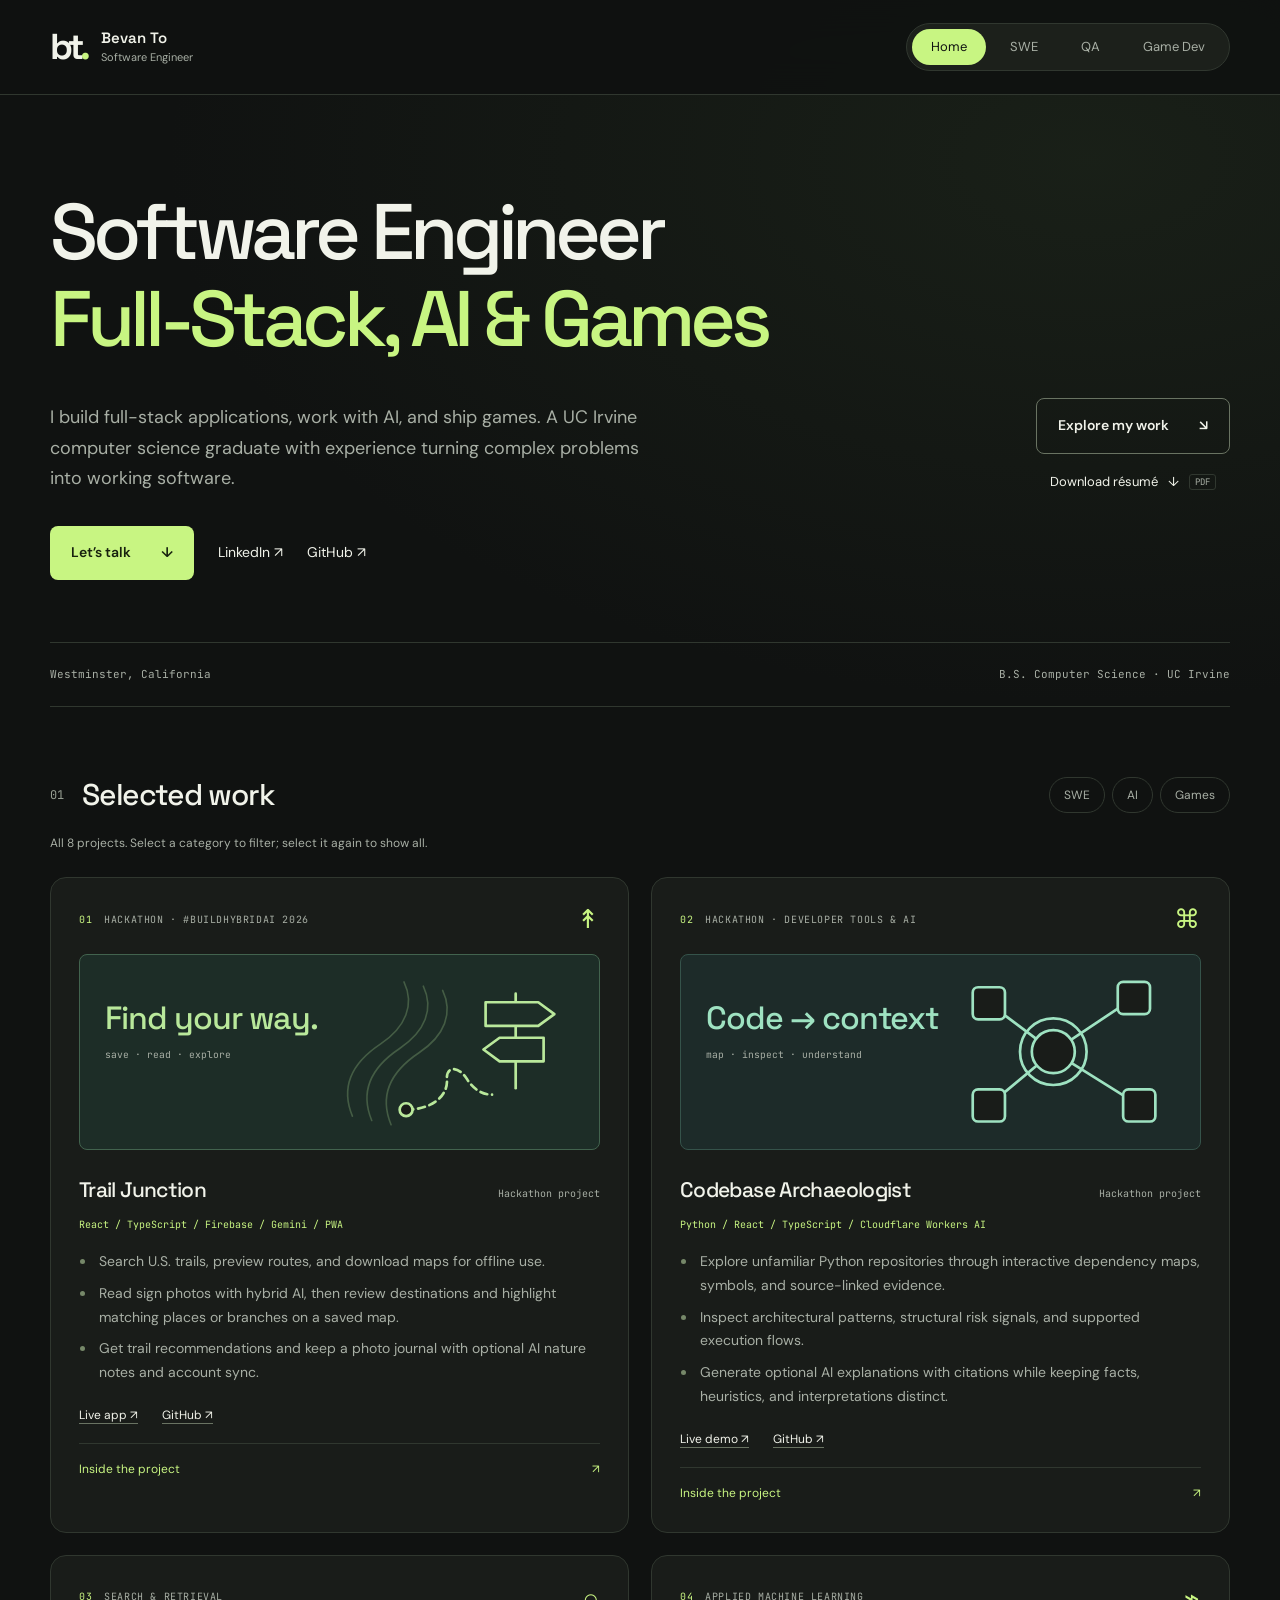
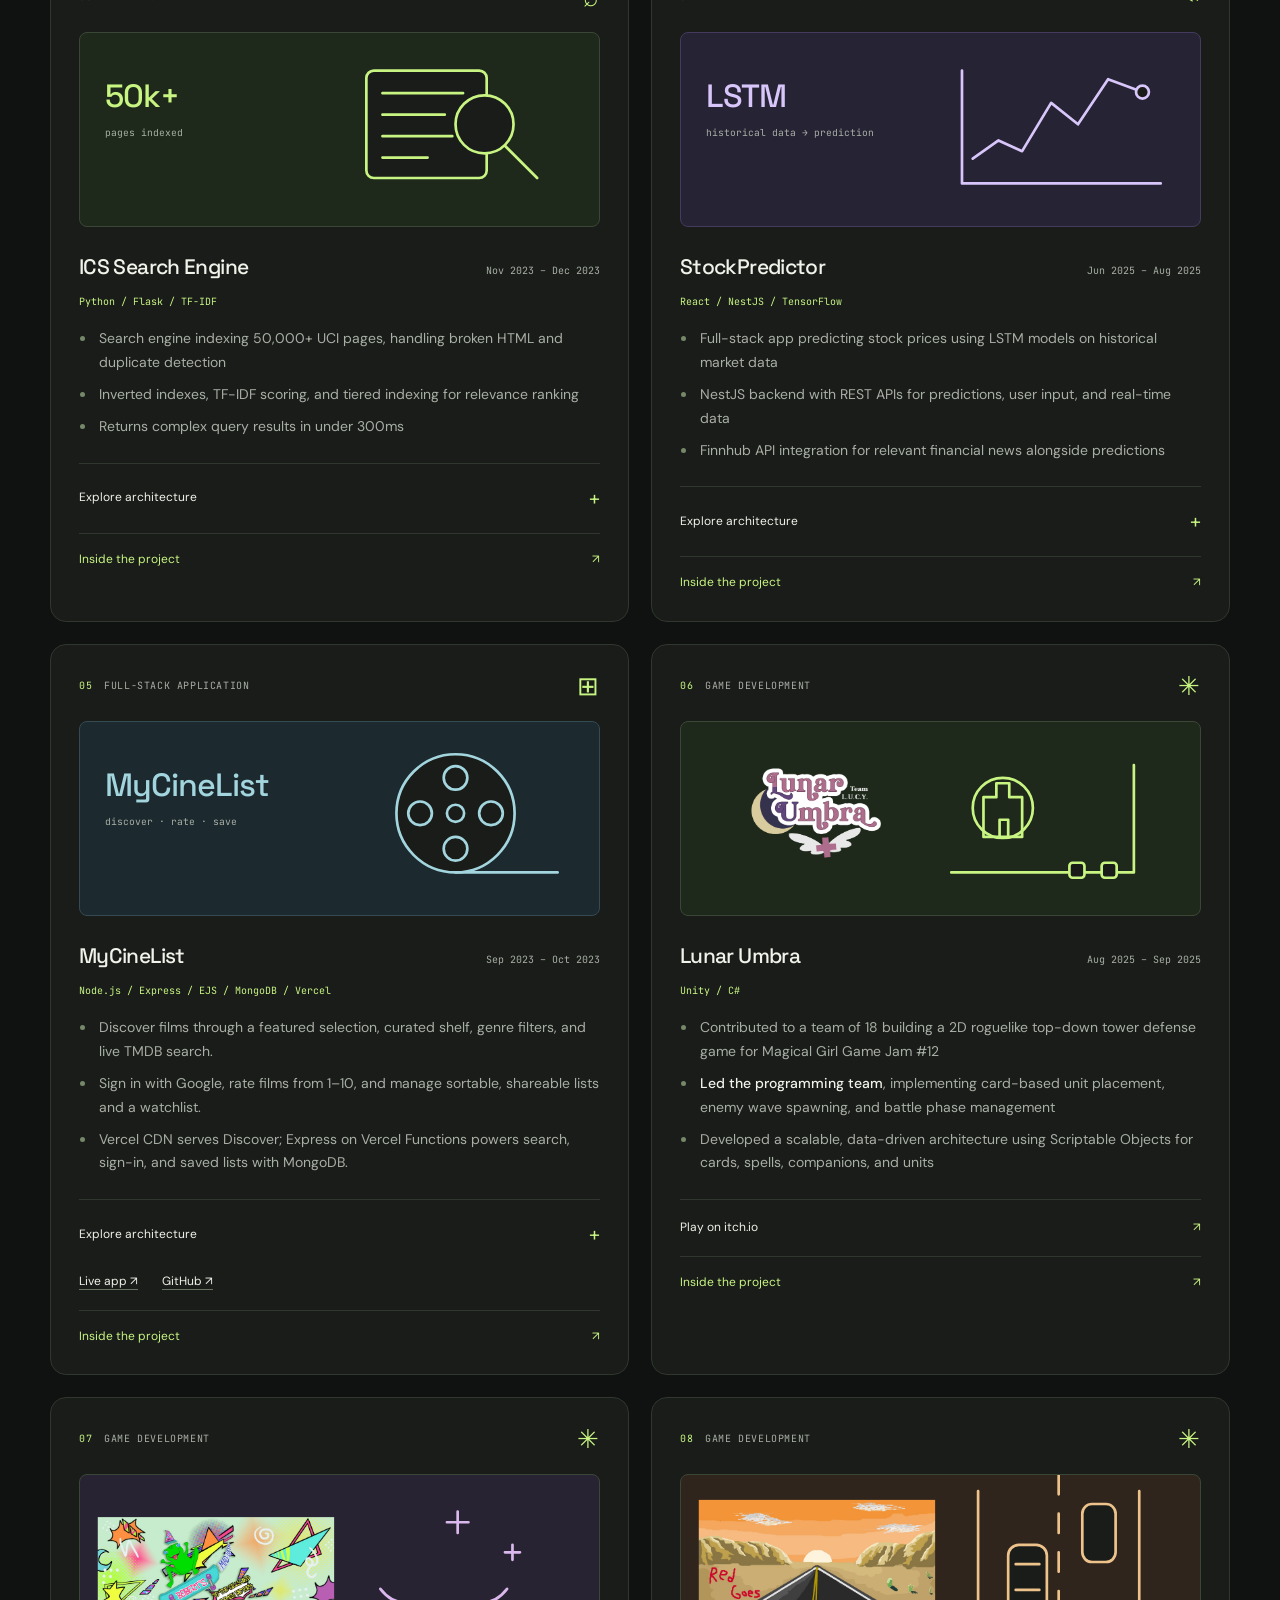
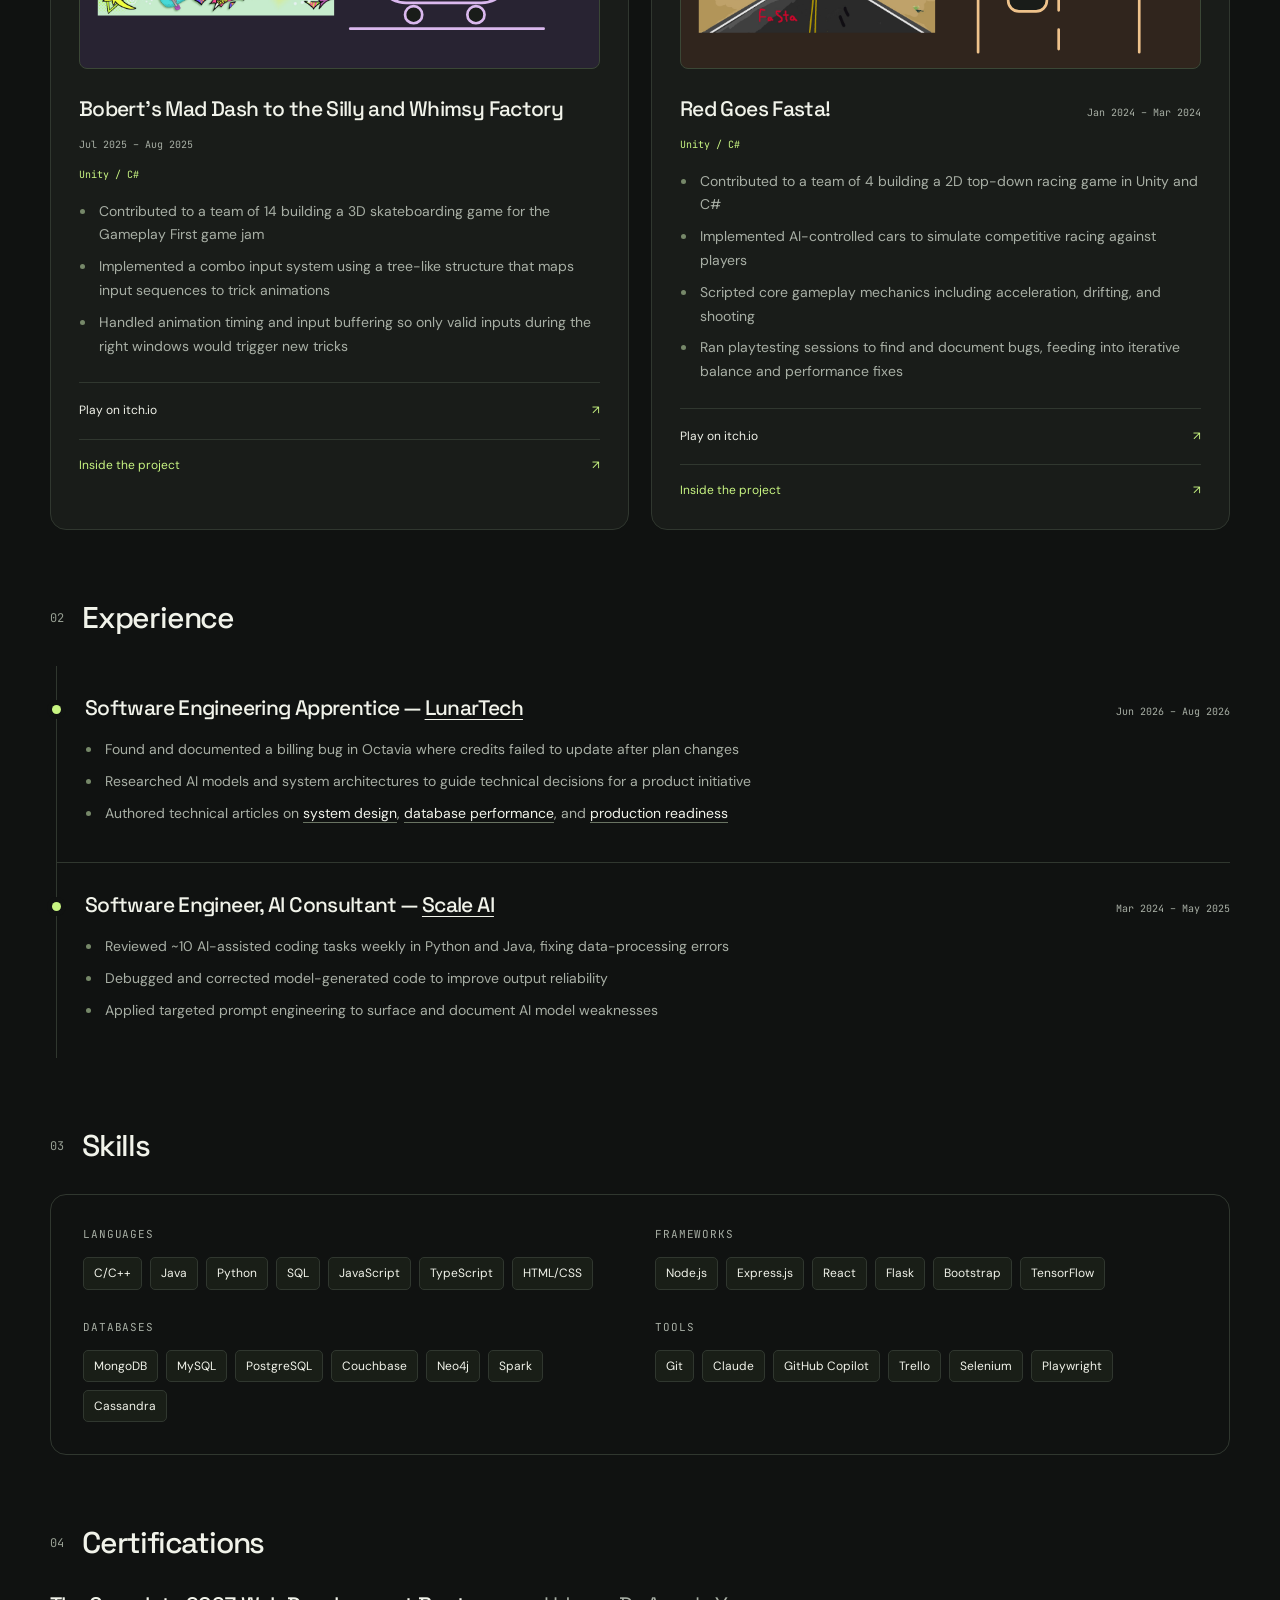
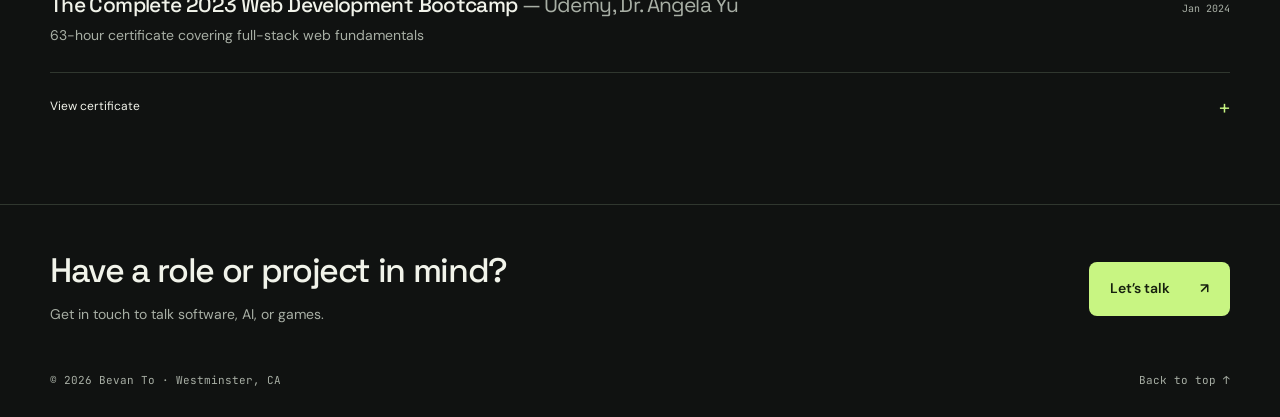
==== commit 20c8cf24: "Fix Trail Junction contours and route overlap" ====
--- a/index.html
+++ b/index.html
@@ -38,7 +38,7 @@
     
 
     
-  <div class="project-grid"><div class="entry reveal project-card" id="trail-junction" data-category="swe ai"><div class="project-top"><span class="project-number">01</span><span>Hackathon · #BuildHybridAI 2026</span><span class="project-glyph" aria-hidden="true">↟</span></div><div class="project-visual custom-art trail"><svg viewBox="0 0 480 180" class="project-art" aria-hidden="true" focusable="false"><text x="22" y="69" class="art-title">Find your way.</text><text x="22" y="96" class="art-caption">save · read · explore</text><g class="art-scene"><path class="trail-contour" d="M252 140q-12-42 26-64t43-43q25-31 65-9t52 8M262 153q-8-36 31-57t39-45q24-26 55-6t54 6M284 157q-6-24 25-38t45-51q14-17 35-4t52 12"></path><path class="trail-route" pathLength="1" d="M290 143q60-5 44-43t48-58"></path><circle class="trail-position" cx="290" cy="143" r="6"></circle><g class="trail-sign"><path d="M386 38v70"></path><path d="M364 44h42l13 10-13 10h-42zM407 72h-39l-12 10 12 10h39z"></path></g></g></svg></div><div class="entry-head"><h3 class="entry-title"><a class="project-link" href="project-trail-junction.html">Trail Junction</a></h3><span class="entry-dates">Hackathon project</span></div><p class="project-stack">React / TypeScript / Firebase / Gemini / PWA</p><ul><li>Search U.S. trails, preview routes, and download maps for offline use.</li><li>Read sign photos with hybrid AI, then review destinations and highlight matching places or branches on a saved map.</li><li>Get trail recommendations and keep a photo journal with optional AI nature notes and account sync.</li></ul><div class="project-resources"><a href="https://trail-junction.web.app/" target="_blank" rel="noopener">Live app ↗</a><a href="https://github.com/BeToVan1/TrailJunction" target="_blank" rel="noopener">GitHub ↗</a></div><a class="case-study-link" href="project-trail-junction.html">Inside the project <span aria-hidden="true">↗</span></a></div><div class="entry reveal project-card" id="codebase-archaeologist" data-category="swe ai"><div class="project-top"><span class="project-number">02</span><span>Hackathon · Developer tools &amp; AI</span><span class="project-glyph" aria-hidden="true">⌘</span></div><div class="project-visual custom-art archaeology"><svg viewBox="0 0 480 180" class="project-art" aria-hidden="true" focusable="false"><text x="22" y="69" class="art-title">Code → context</text><text x="22" y="96" class="art-caption">map · inspect · understand</text><g class="art-scene"><g class="archaeology-edges"><path d="M285 45 345 90 420 40M345 90 285 140M345 90 425 140"></path></g><rect x="270" y="30" width="30" height="30" rx="5"></rect><rect x="405" y="25" width="30" height="30" rx="5"></rect><rect x="270" y="125" width="30" height="30" rx="5"></rect><rect x="410" y="125" width="30" height="30" rx="5"></rect><circle cx="345" cy="90" r="20"></circle><circle class="archaeology-scan" cx="345" cy="90" r="31"></circle></g></svg></div><div class="entry-head"><h3 class="entry-title"><a class="project-link" href="project-archaeologist.html">Codebase Archaeologist</a></h3><span class="entry-dates">Hackathon project</span></div><p class="project-stack">Python / React / TypeScript / Cloudflare Workers AI</p><ul><li>Explore unfamiliar Python repositories through interactive dependency maps, symbols, and source-linked evidence.</li><li>Inspect architectural patterns, structural risk signals, and supported execution flows.</li><li>Generate optional AI explanations with citations while keeping facts, heuristics, and interpretations distinct.</li></ul><div class="project-resources"><a href="https://python-codebase-archaeologist.bevanto49797.chatgpt.site/" target="_blank" rel="noopener">Live demo ↗</a><a href="https://github.com/BeToVan1/CodebaseArchaeologist" target="_blank" rel="noopener">GitHub ↗</a></div><a class="case-study-link" href="project-archaeologist.html">Inside the project <span aria-hidden="true">↗</span></a></div><div class="entry reveal project-card" data-category="swe" id="ics-search-engine"><div class="project-top"><span class="project-number">03</span><span>Search &amp; retrieval</span><span class="project-glyph" aria-hidden="true">⌕</span></div><div class="project-visual custom-art search"><svg viewBox="0 0 480 180" class="project-art" aria-hidden="true" focusable="false"><text x="22" y="69" class="art-title">50k+</text><text x="22" y="96" class="art-caption">pages indexed</text><g class="art-scene"><g class="search-docs"><rect x="265" y="35" width="112" height="100" rx="7"></rect><path d="M280 56h75M280 76h58M280 96h65M280 116h42"></path></g><g class="search-lens"><circle cx="375" cy="85" r="27"></circle><path d="m394 105 30 30"></path></g></g></svg></div>
+  <div class="project-grid"><div class="entry reveal project-card" id="trail-junction" data-category="swe ai"><div class="project-top"><span class="project-number">01</span><span>Hackathon · #BuildHybridAI 2026</span><span class="project-glyph" aria-hidden="true">↟</span></div><div class="project-visual custom-art trail"><svg viewBox="0 0 480 180" class="project-art" aria-hidden="true" focusable="false"><text x="22" y="69" class="art-title">Find your way.</text><text x="22" y="96" class="art-caption">save · read · explore</text><g class="art-scene"><path class="trail-contour" d="M252 150 C240 121 254 99 278 83 C302 67 310 46 300 25 M270 154 C258 125 272 103 296 87 C320 71 328 50 318 29 M288 158 C276 129 290 107 314 91 C338 75 346 54 336 33"></path><path class="trail-route" pathLength="1" d="M302 144 C325 144 341 132 340 116 C339 103 351 103 359 116 C364 124 372 130 382 130"></path><circle class="trail-position" cx="302" cy="144" r="6"></circle><g class="trail-sign"><path class="trail-signpost" d="M404 36 V124"></path><path class="trail-signboard" d="M376 44 H425 L440 55 L425 66 H376 Z M430 77 H389 L374 88 L389 99 H430 Z"></path></g></g></svg></div><div class="entry-head"><h3 class="entry-title"><a class="project-link" href="project-trail-junction.html">Trail Junction</a></h3><span class="entry-dates">Hackathon project</span></div><p class="project-stack">React / TypeScript / Firebase / Gemini / PWA</p><ul><li>Search U.S. trails, preview routes, and download maps for offline use.</li><li>Read sign photos with hybrid AI, then review destinations and highlight matching places or branches on a saved map.</li><li>Get trail recommendations and keep a photo journal with optional AI nature notes and account sync.</li></ul><div class="project-resources"><a href="https://trail-junction.web.app/" target="_blank" rel="noopener">Live app ↗</a><a href="https://github.com/BeToVan1/TrailJunction" target="_blank" rel="noopener">GitHub ↗</a></div><a class="case-study-link" href="project-trail-junction.html">Inside the project <span aria-hidden="true">↗</span></a></div><div class="entry reveal project-card" id="codebase-archaeologist" data-category="swe ai"><div class="project-top"><span class="project-number">02</span><span>Hackathon · Developer tools &amp; AI</span><span class="project-glyph" aria-hidden="true">⌘</span></div><div class="project-visual custom-art archaeology"><svg viewBox="0 0 480 180" class="project-art" aria-hidden="true" focusable="false"><text x="22" y="69" class="art-title">Code → context</text><text x="22" y="96" class="art-caption">map · inspect · understand</text><g class="art-scene"><g class="archaeology-edges"><path d="M285 45 345 90 420 40M345 90 285 140M345 90 425 140"></path></g><rect x="270" y="30" width="30" height="30" rx="5"></rect><rect x="405" y="25" width="30" height="30" rx="5"></rect><rect x="270" y="125" width="30" height="30" rx="5"></rect><rect x="410" y="125" width="30" height="30" rx="5"></rect><circle cx="345" cy="90" r="20"></circle><circle class="archaeology-scan" cx="345" cy="90" r="31"></circle></g></svg></div><div class="entry-head"><h3 class="entry-title"><a class="project-link" href="project-archaeologist.html">Codebase Archaeologist</a></h3><span class="entry-dates">Hackathon project</span></div><p class="project-stack">Python / React / TypeScript / Cloudflare Workers AI</p><ul><li>Explore unfamiliar Python repositories through interactive dependency maps, symbols, and source-linked evidence.</li><li>Inspect architectural patterns, structural risk signals, and supported execution flows.</li><li>Generate optional AI explanations with citations while keeping facts, heuristics, and interpretations distinct.</li></ul><div class="project-resources"><a href="https://python-codebase-archaeologist.bevanto49797.chatgpt.site/" target="_blank" rel="noopener">Live demo ↗</a><a href="https://github.com/BeToVan1/CodebaseArchaeologist" target="_blank" rel="noopener">GitHub ↗</a></div><a class="case-study-link" href="project-archaeologist.html">Inside the project <span aria-hidden="true">↗</span></a></div><div class="entry reveal project-card" data-category="swe" id="ics-search-engine"><div class="project-top"><span class="project-number">03</span><span>Search &amp; retrieval</span><span class="project-glyph" aria-hidden="true">⌕</span></div><div class="project-visual custom-art search"><svg viewBox="0 0 480 180" class="project-art" aria-hidden="true" focusable="false"><text x="22" y="69" class="art-title">50k+</text><text x="22" y="96" class="art-caption">pages indexed</text><g class="art-scene"><g class="search-docs"><rect x="265" y="35" width="112" height="100" rx="7"></rect><path d="M280 56h75M280 76h58M280 96h65M280 116h42"></path></g><g class="search-lens"><circle cx="375" cy="85" r="27"></circle><path d="m394 105 30 30"></path></g></g></svg></div>
       <div class="entry-head">
         <h3 class="entry-title"><a class="project-link" href="project-ics.html">ICS Search Engine</a></h3>
         <span class="entry-dates">Nov 2023 – Dec 2023</span>
--- a/styles.css
+++ b/styles.css
@@ -251,3 +251,6 @@
 @keyframes trail-marker{0%,100%{opacity:1}50%{opacity:.35}}
 @media(prefers-reduced-motion:reduce){.art-scene .trail-route,.art-scene .trail-position{animation:none!important}}
 
+
+/* Opaque sign faces keep the map artwork behind the sign. */
+.trail-signboard{fill:#1d2d27;stroke-linejoin:round}
